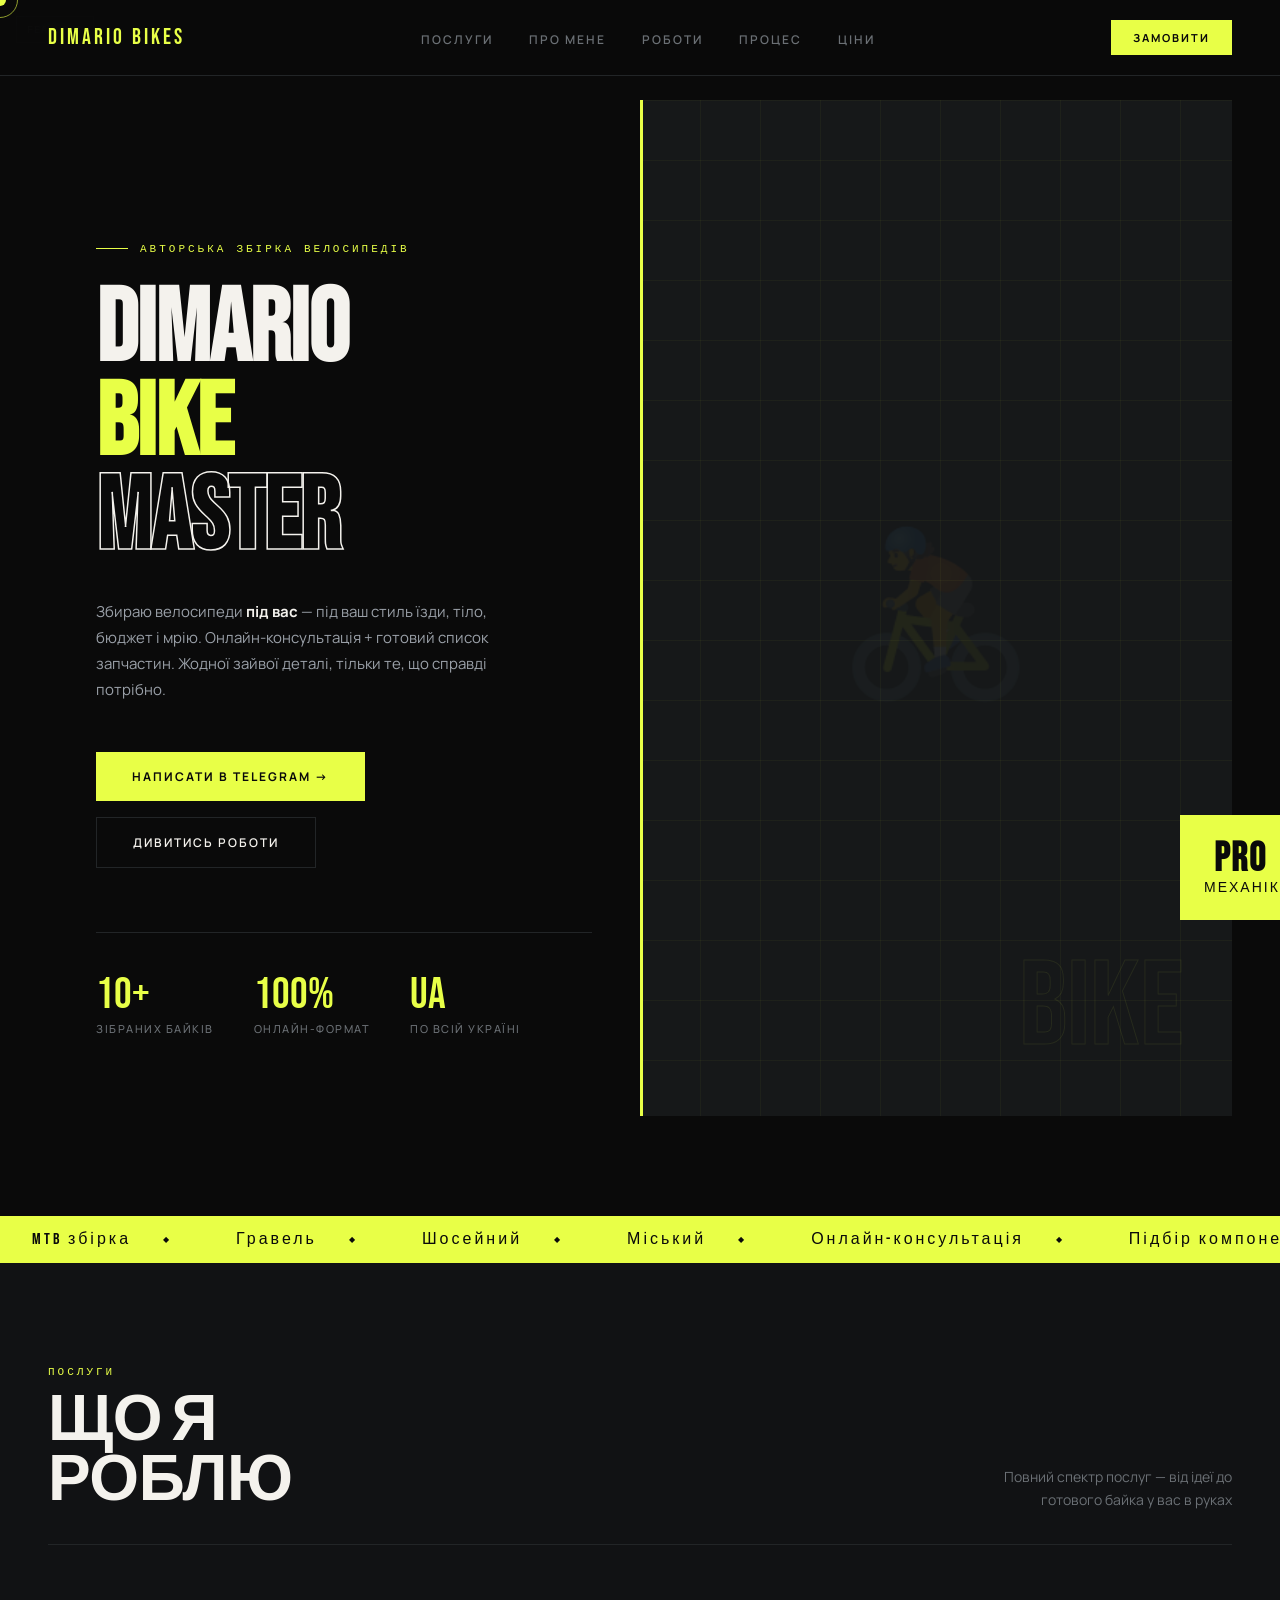
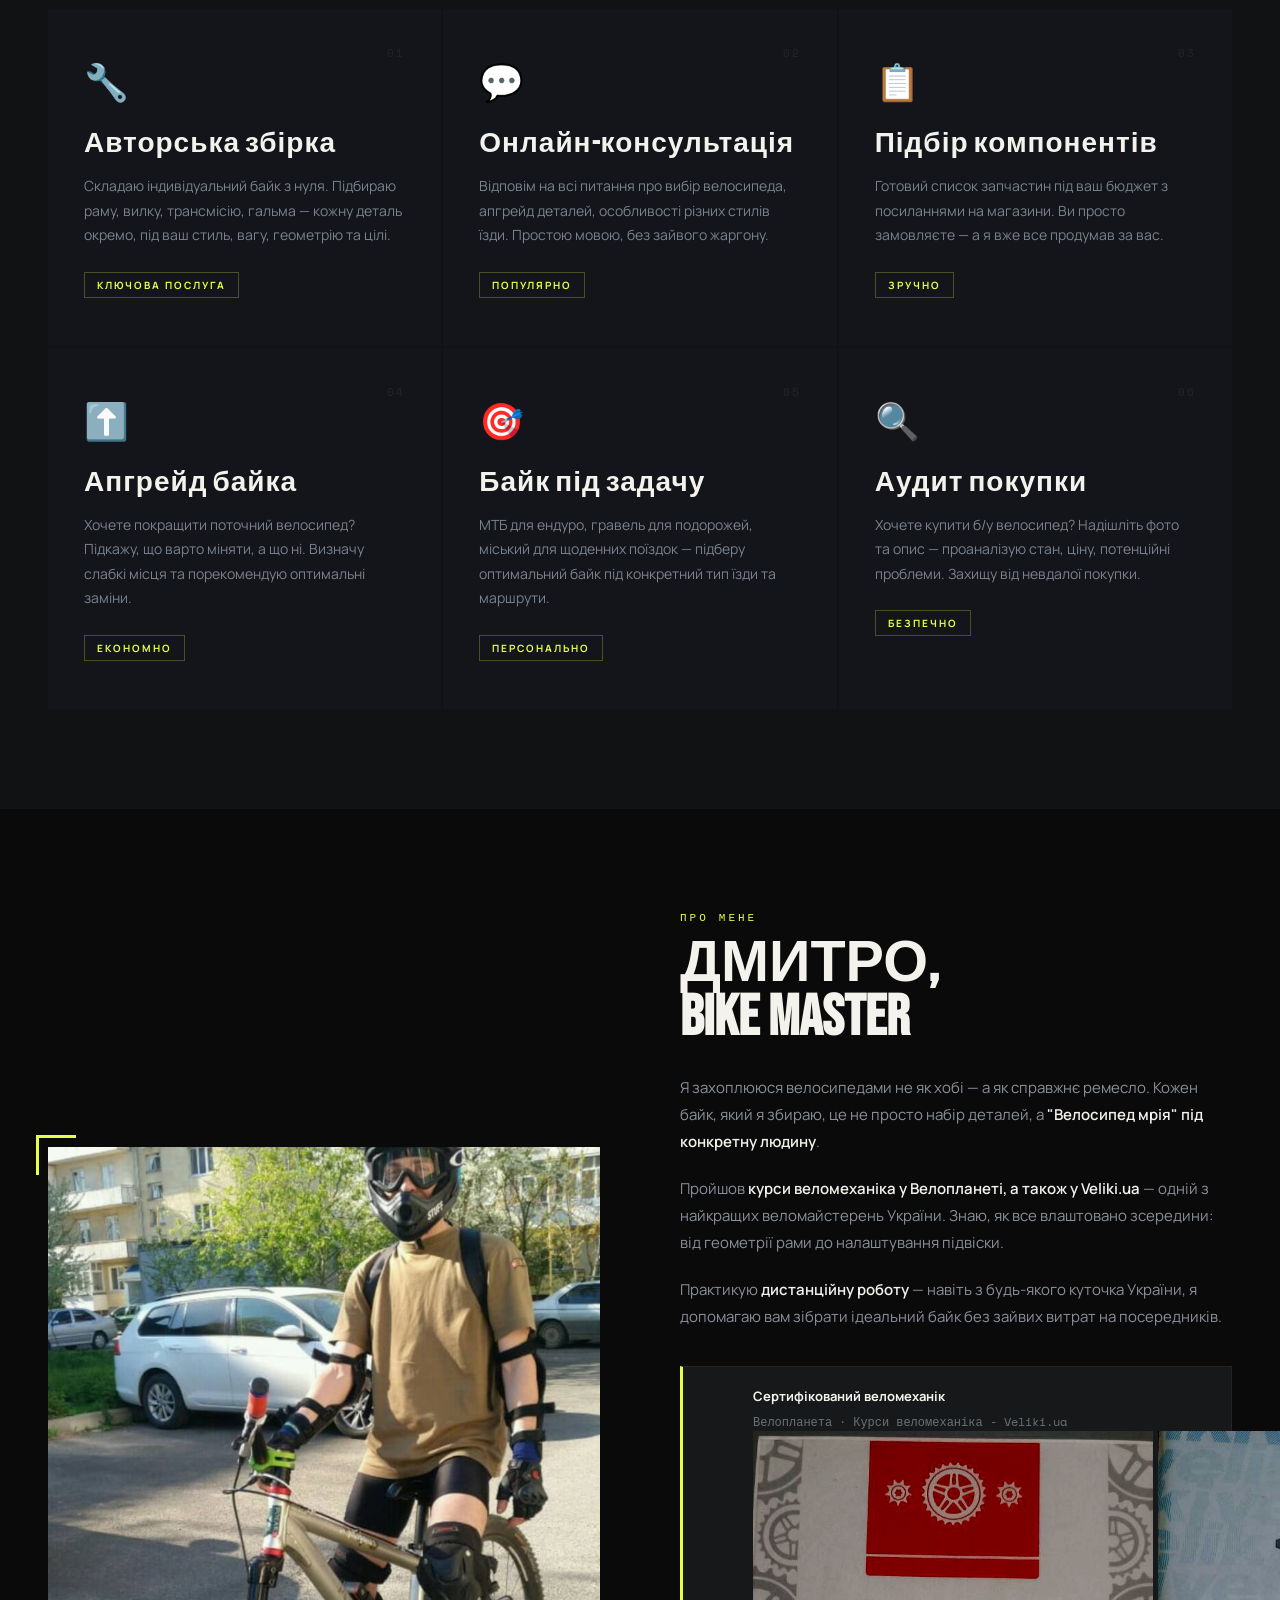
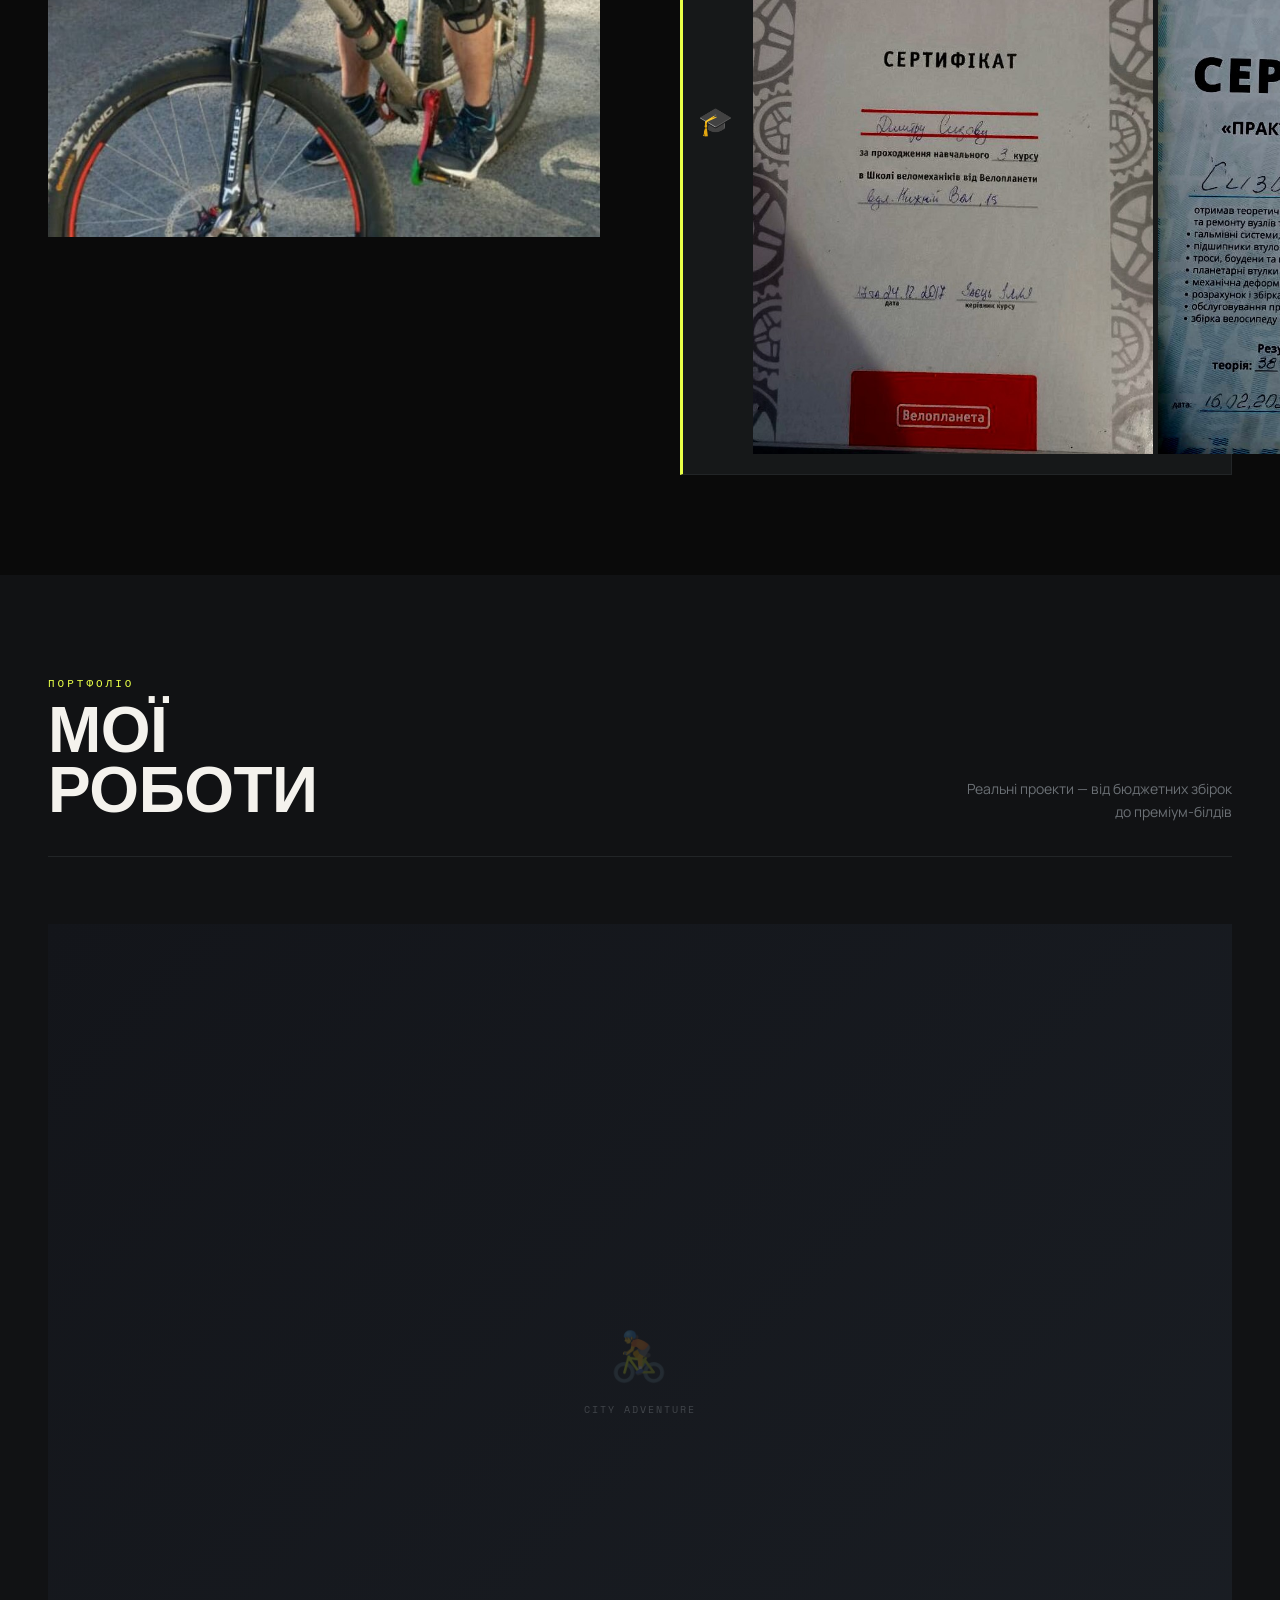
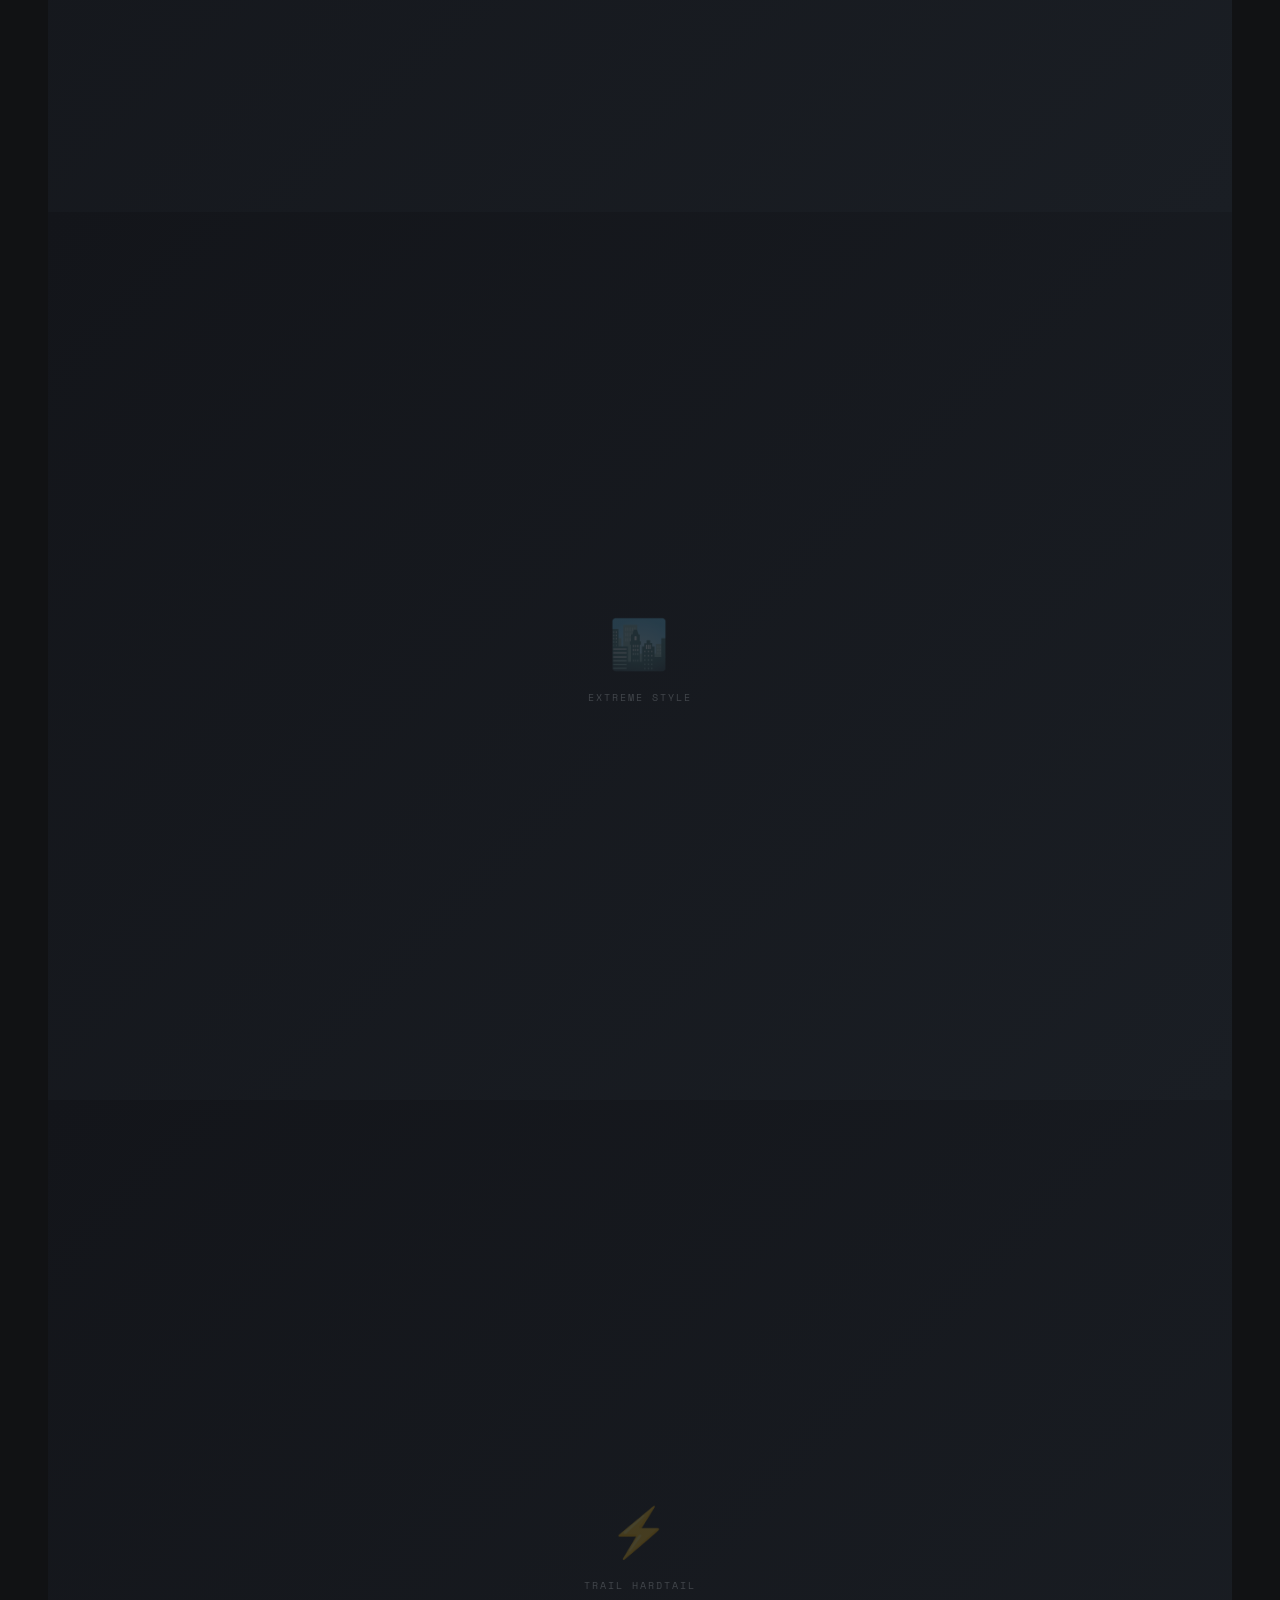
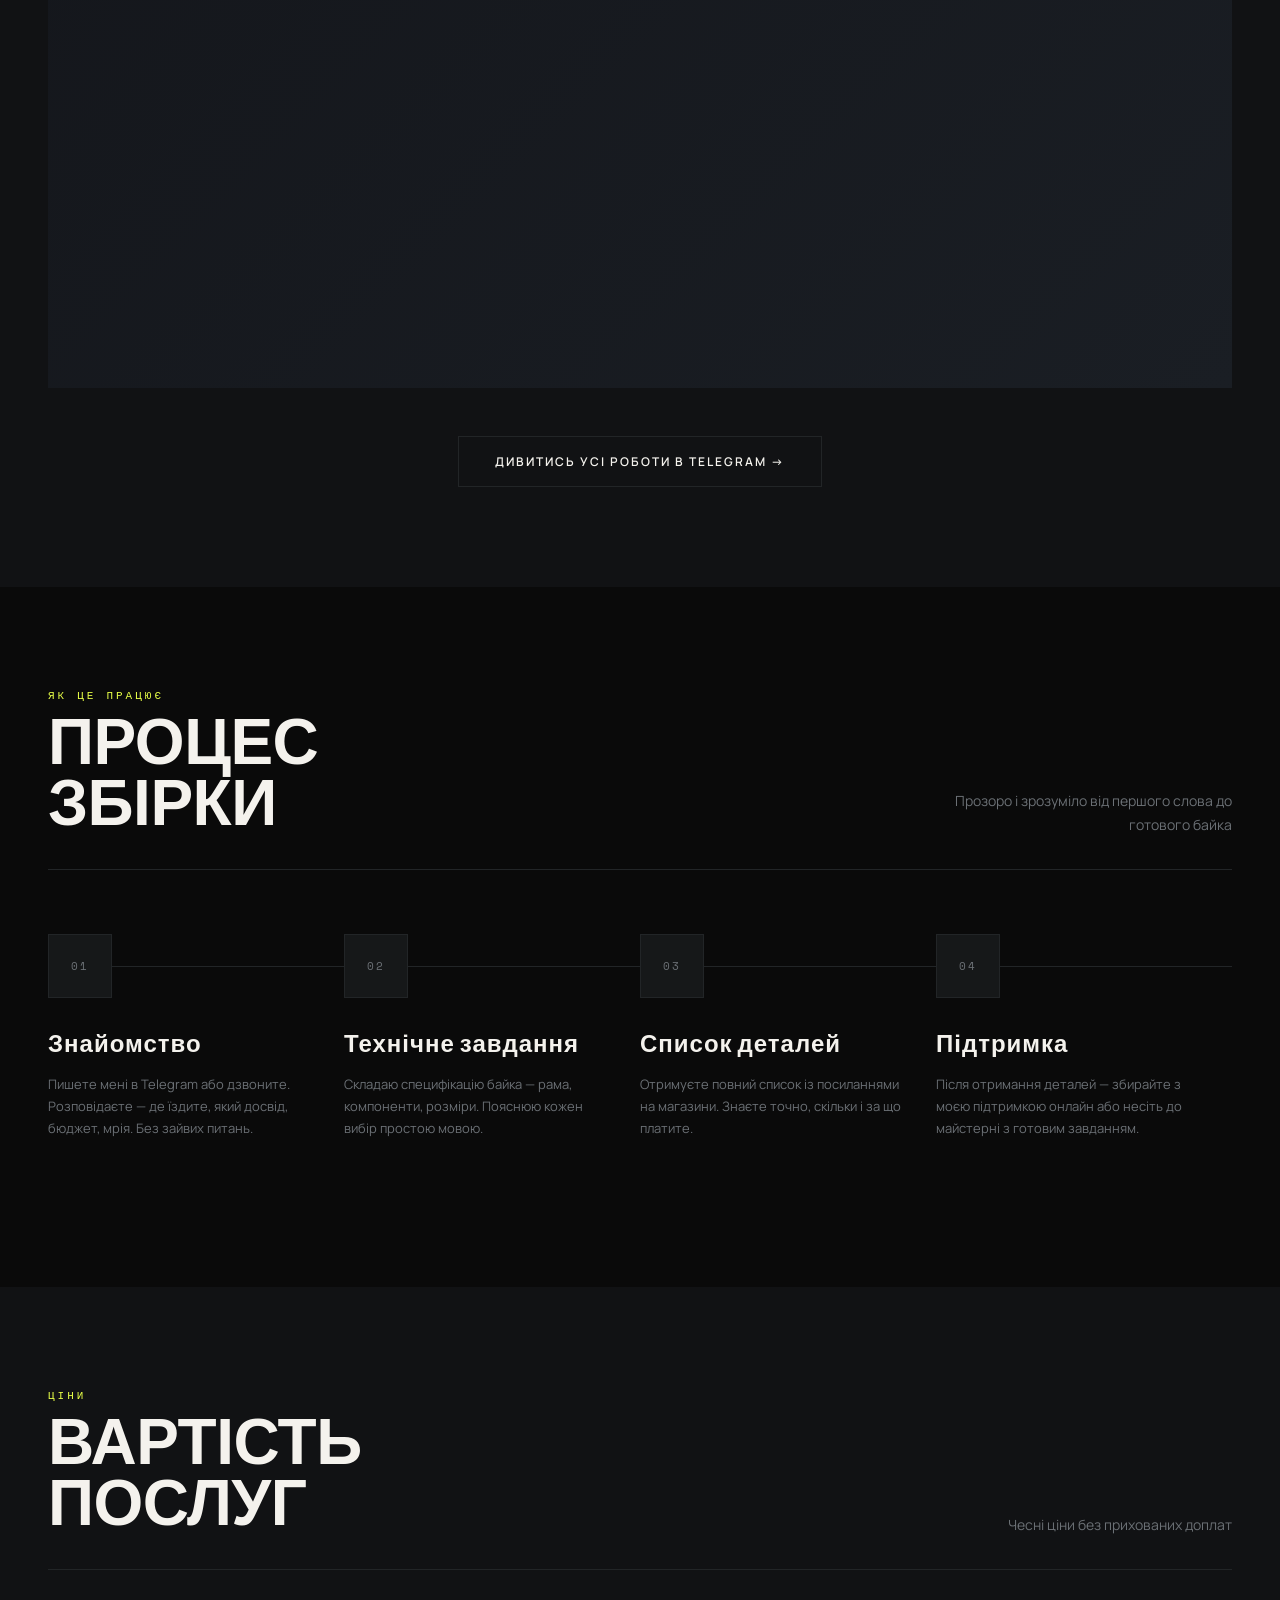
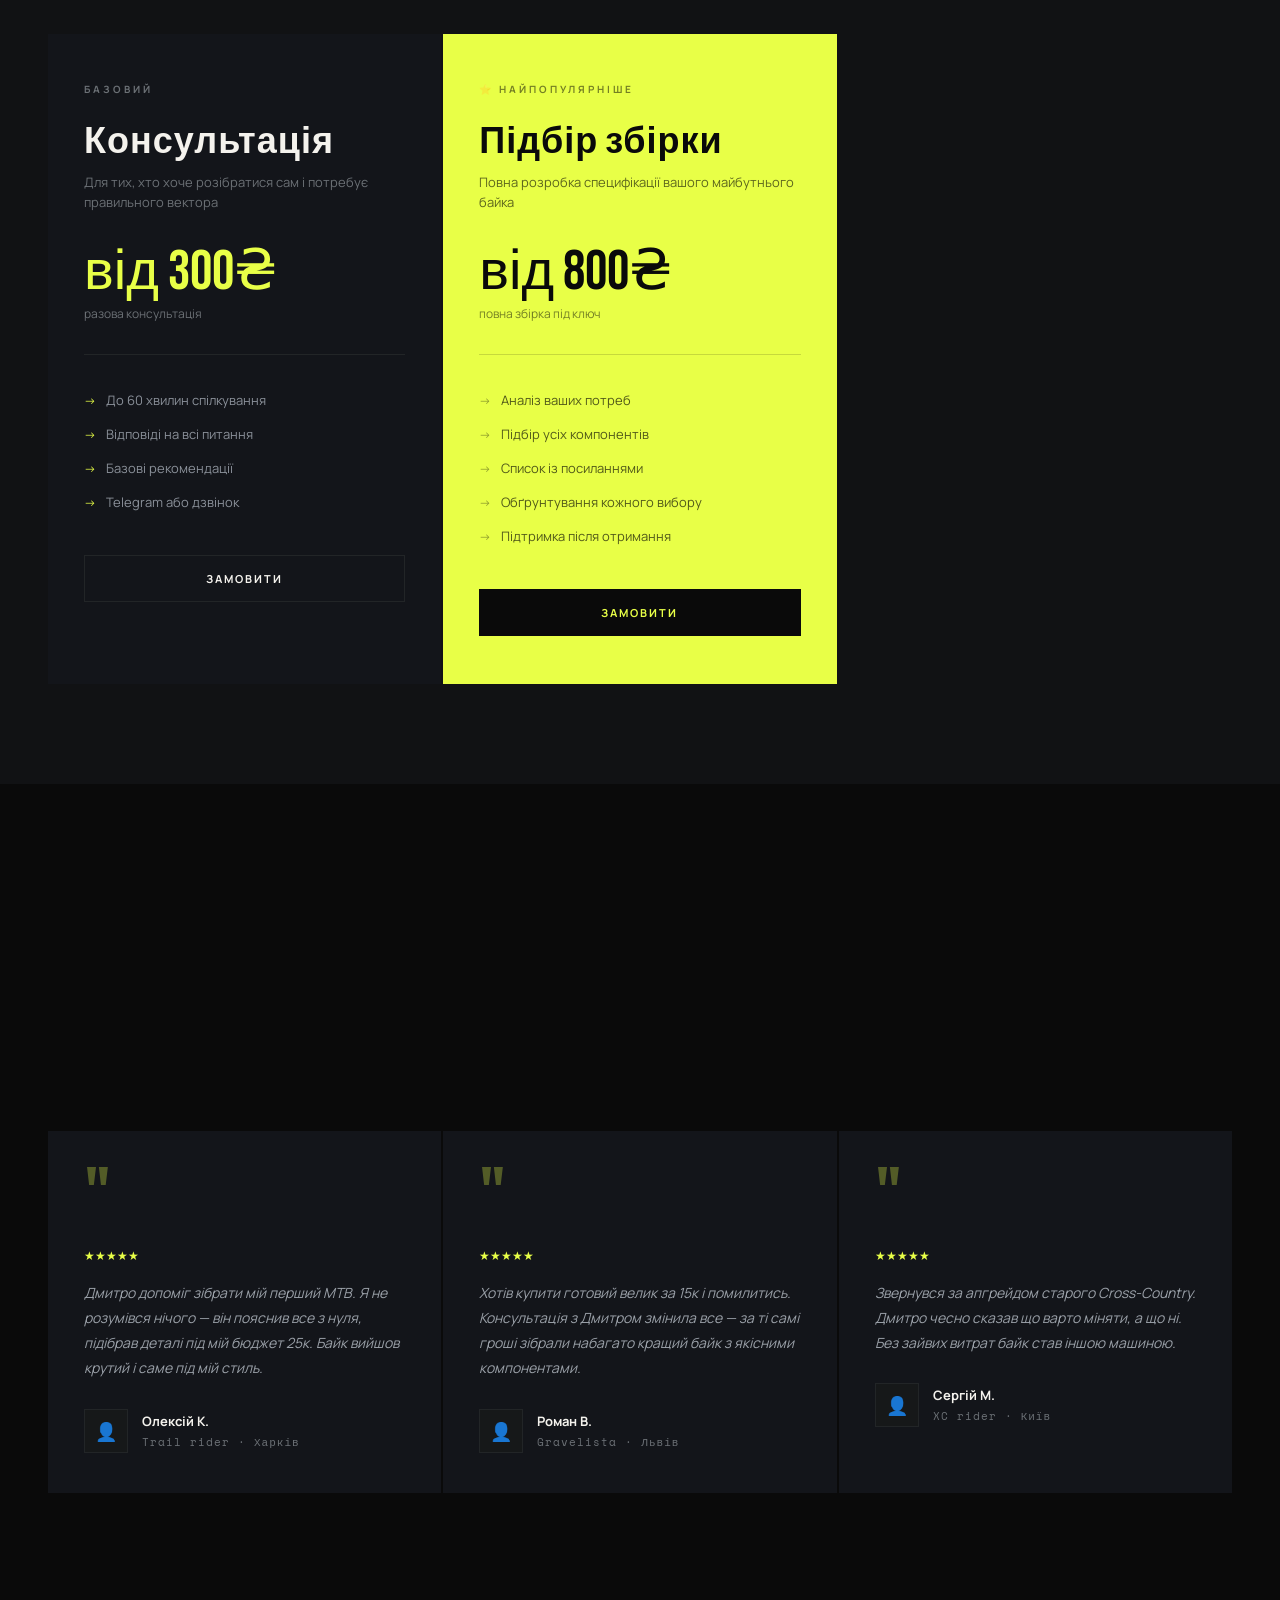
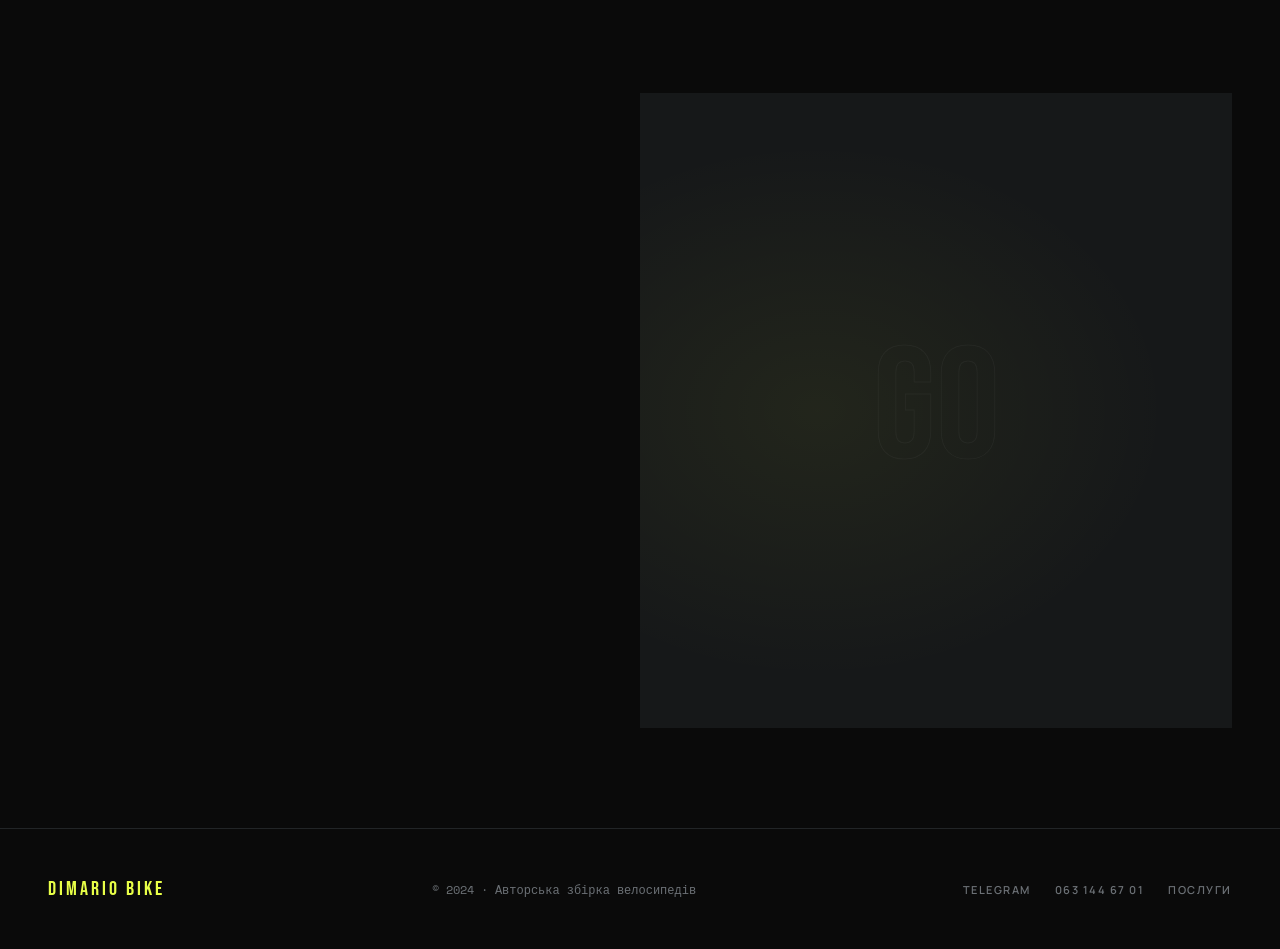
==== Dimario master/index.html @ d186c1ee "first commit" ====
<!DOCTYPE html>
<html lang="uk">
<head>
  <meta charset="UTF-8" />
  <meta name="viewport" content="width=device-width, initial-scale=1.0" />
  <title>Dimario Bike Master — Авторська збірка велосипедів</title>

  <!-- ============================================================
       ШРИФТИ (Google Fonts) — можна змінити за бажанням
       ============================================================ -->
  <link
    href="https://fonts.googleapis.com/css2?family=Bebas+Neue&family=Manrope:wght@300;400;500;600;700&family=Space+Mono:ital@0;1&display=swap"
    rel="stylesheet"
  />

  <!-- Підключення стилів -->
  <link rel="stylesheet" href="style.css" />
</head>
<body>

  <!-- ============================================================
       КАСТОМНИЙ КУРСОР (тільки десктоп)
       ============================================================ -->
  <div class="cursor" id="cursor"></div>
  <div class="cursor-ring" id="cursorRing"></div>


  <!-- ============================================================
       НАВІГАЦІЯ
       ============================================================ -->
  <nav id="navbar">
    <!-- ЛОГОТИП — змініть текст за бажанням -->
    <div class="nav-logo">DIMARIO BIKES</div>

    <!-- ПОСИЛАННЯ МЕНЮ — змінюйте назви та href -->
    <ul class="nav-links">
      <li><a href="#services">Послуги</a></li>      
      <li><a href="#about">Про мене</a></li>
      <li><a href="#works">Роботи</a></li>
      <li><a href="#process">Процес</a></li>
      <li><a href="#pricing">Ціни</a></li>
    </ul>
    <a href="https://t.me/+YOs8HjJgr9hkMWZi" class="nav-cta" target="_blank">
      Замовити
    </a>
  </nav>


  <!-- ============================================================
       HERO — головна секція
       ============================================================ -->
  <section class="hero" id="hero">

    <div class="hero-left">
      <!-- Підзаголовок над заголовком -->
      <div class="hero-tag">Авторська збірка велосипедів</div>

      <!-- ГОЛОВНИЙ ЗАГОЛОВОК — змінюйте текст -->
      <h1 class="hero-title">
        DIMARIO<br />
        <span class="accent">BIKE</span><br />
        <span class="outline">MASTER</span>
      </h1>

      <!-- ОПИС — замініть на свій текст -->
      <p class="hero-desc">
        Збираю велосипеди <strong>під вас</strong> — під ваш стиль їзди, тіло,
        бюджет і мрію. Онлайн-консультація + готовий список запчастин.
        Жодної зайвої деталі, тільки те, що справді потрібно.
      </p>

      <div class="hero-btns">
        <!-- КНОПКИ — замініть href -->
        <a href="https://t.me/+YOs8HjJgr9hkMWZi" class="btn-primary" target="_blank">
          Написати в Telegram →
        </a>
        <a href="#works" class="btn-secondary">
          Дивитись роботи
        </a>
      </div>

      <!-- СТАТИСТИКА — змінюйте цифри -->
      <div class="hero-stats">
        <div class="stat">
          <div class="stat-num">10+</div>
          <div class="stat-label">Зібраних байків</div>
        </div>
        <div class="stat">
          <div class="stat-num">100%</div>
          <div class="stat-label">Онлайн-формат</div>
        </div>
        <div class="stat">
          <div class="stat-num">UA</div>
          <div class="stat-label">По всій Україні</div>
        </div>
      </div>
    </div>

    <!-- ПРАВА ЧАСТИНА HERO —
         Щоб додати фото: замініть <div class="hero-photo-placeholder"> на:
         <img src="images/hero-bike.jpg" alt="Hero bike" class="hero-img" />
         і в style.css додайте .hero-img { width:100%; height:100%; object-fit:cover; }
    -->
    <div class="hero-right">
      <div class="hero-grid-lines"></div>
      <div class="hero-accent-bar"></div>
      <div class="hero-photo-placeholder">
        <span class="photo-icon">🚴</span>
        <!-- ЗАМІНІТЬ ЦЕЙ БЛОК НА СВІЙ <img> -->
      </div>
      <div class="hero-overlay-text">BIKE</div>
    </div>

  </section>


  <!-- ============================================================
       БІГУЧИЙ РЯДОК — змінюйте тексти в .marquee-item
       ============================================================ -->
  <div class="marquee-wrap">
    <div class="marquee-track">
      <!-- Текст повторюється двічі для безперервної анімації -->
      <span class="marquee-item">MTB збірка</span>
      <span class="marquee-item">Гравель</span>
      <span class="marquee-item">Шосейний</span>
      <span class="marquee-item">Міський</span>
      <span class="marquee-item">Онлайн-консультація</span>
      <span class="marquee-item">Підбір компонентів</span>
      <span class="marquee-item">Сертифікований механік</span>
      <span class="marquee-item">Велопланета</span>
      <!-- Дублікат для безшовного loop -->
      <span class="marquee-item">MTB збірка</span>
      <span class="marquee-item">Гравель</span>
      <span class="marquee-item">Шосейний</span>
      <span class="marquee-item">Міський</span>
      <span class="marquee-item">Онлайн-консультація</span>
      <span class="marquee-item">Підбір компонентів</span>
      <span class="marquee-item">Сертифікований механік</span>
      <span class="marquee-item">Велопланета</span>
    </div>
  </div>


  <!-- ============================================================
       ПОСЛУГИ
       ============================================================ -->
  <section class="services" id="services">
    <div class="section-header fade-up">
      <div>
        <span class="section-num">ПОСЛУГИ</span>
        <h2 class="section-title">ЩО Я<br />РОБЛЮ</h2>
      </div>
      <p class="section-desc">
        Повний спектр послуг — від ідеї до готового байка у вас в руках
      </p>
    </div>

    <div class="services-grid">

      <!-- КАРТКА ПОСЛУГИ — дублюйте/змінюйте скільки завгодно -->
      <div class="service-card fade-up">
        <span class="service-icon">🔧</span>
        <span class="service-num">01</span>
        <h3>Авторська збірка</h3>
        <p>
          Складаю індивідуальний байк з нуля. Підбираю раму, вилку, трансмісію,
          гальма — кожну деталь окремо, під ваш стиль, вагу, геометрію та цілі.
        </p>
        <span class="service-tag">Ключова послуга</span>
      </div>

      <div class="service-card fade-up">
        <span class="service-icon">💬</span>
        <span class="service-num">02</span>
        <h3>Онлайн-консультація</h3>
        <p>
          Відповім на всі питання про вибір велосипеда, апгрейд деталей,
          особливості різних стилів їзди. Простою мовою, без зайвого жаргону.
        </p>
        <span class="service-tag">Популярно</span>
      </div>

      <div class="service-card fade-up">
        <span class="service-icon">📋</span>
        <span class="service-num">03</span>
        <h3>Підбір компонентів</h3>
        <p>
          Готовий список запчастин під ваш бюджет з посиланнями на магазини.
          Ви просто замовляєте — а я вже все продумав за вас.
        </p>
        <span class="service-tag">Зручно</span>
      </div>

      <div class="service-card fade-up">
        <span class="service-icon">⬆️</span>
        <span class="service-num">04</span>
        <h3>Апгрейд байка</h3>
        <p>
          Хочете покращити поточний велосипед? Підкажу, що варто міняти, а що ні.
          Визначу слабкі місця та порекомендую оптимальні заміни.
        </p>
        <span class="service-tag">Економно</span>
      </div>

      <div class="service-card fade-up">
        <span class="service-icon">🎯</span>
        <span class="service-num">05</span>
        <h3>Байк під задачу</h3>
        <p>
          МТБ для ендуро, гравель для подорожей, міський для щоденних поїздок —
          підберу оптимальний байк під конкретний тип їзди та маршрути.
        </p>
        <span class="service-tag">Персонально</span>
      </div>

      <div class="service-card fade-up">
        <span class="service-icon">🔍</span>
        <span class="service-num">06</span>
        <h3>Аудит покупки</h3>
        <p>
          Хочете купити б/у велосипед? Надішліть фото та опис — проаналізую
          стан, ціну, потенційні проблеми. Захищу від невдалої покупки.
        </p>
        <span class="service-tag">Безпечно</span>
      </div>

    </div>
  </section>


  <!-- ============================================================
       ПРО МЕНЕ
       ============================================================ -->
  <section class="about" id="about">

    <div class="about-visual fade-up">
      <div class="about-corner"></div>
        <img src="images/me dirt .jpg" alt="me dirt.jpg" class="about-photo" />
      </div>

      <div class="about-badge">
        <strong>PRO</strong>
        МЕХАНІК
      </div>
    </div>

    <div class="about-content fade-up">
      <span class="section-num">ПРО МЕНЕ</span>

      <!-- ЗАГОЛОВОК — змінюйте -->
      <h2>ДМИТРО,<br />BIKE MASTER</h2>

      <!-- ТЕКСТ — змінюйте на свій -->
      <p>
        Я захоплююся велосипедами не як хобі — а як справжнє ремесло.
        Кожен байк, який я збираю, це не просто набір деталей, а
        <strong>"Велосипед мрiя" під конкретну людину</strong>.
      </p>
      <p>
        Пройшов <strong>курси веломеханіка у Велопланеті, а також у Veliki.ua
        </strong> — одній з
        найкращих веломайстерень України. Знаю, як все влаштовано зсередини:
        від геометрії рами до налаштування підвіски.
      </p>
      <p>
        Практикую <strong>дистанційну роботу</strong> — навiть з будь-якого куточка
        України, я допомагаю вам зібрати ідеальний байк без зайвих витрат на
        посередників.
      </p>

      <!-- БЛОК СЕРТИФІКАТУ — змінюйте текст -->
      <div class="cert-block">
        <div class="cert-icon">🎓</div>
        <div class="cert-text">
          <strong>Сертифікований веломеханік</strong>
          <span>Велопланета · Курси веломеханіка - Veliki.ua</span>
          <div class="cert-img">
          <img src="images/BikePlanet.jpg" alt="BikePlanet">
          <img class="cert-img__veliki" src="images/Veliki.ua.jpg" alt="Veliki">
          </div>
        </div>
      </div>
    </div>

  </section>


  <!-- ============================================================
       РОБОТИ / ПОРТФОЛІО
       ============================================================ -->
  <section class="works" id="works">
    <div class="section-header fade-up">
      <div>
        <span class="section-num">ПОРТФОЛІО</span>
        <h2 class="section-title">МОЇ<br/>РОБОТИ</h2>
      </div>
      <p class="section-desc">Реальні проекти — від бюджетних збірок до преміум-білдів</p>
    </div>

    <div class="works-grid">
           <!-- КАРТКА 1 (велика, займає 2 рядки) -->
      <div class="work-card work-card--large fade-up">
        <img src="images/work1.jpg" alt="" class="work-img"/>
      </div>
        <span class="work-always-label">FEATURED</span>
        <div class="work-overlay">
          <div class="work-info">
            <!-- Змінюйте назву і характеристики -->
            <h4>MTB Freeride збірка</h4>
            <span>SRAM x4 · Marzocci Sport Rcv Z1 · 26"</span>
            <img src="images/work1.jpg" alt="" class="work-img"/>
          </div>
        </div>
      </div>

      <!-- КАРТКА 2 -->
      <div class="work-card fade-up">
        <div class="work-img-placeholder">
          <span class="bike-emoji">🚴</span>
          <span>City Adventure</span>
        </div>
        <div class="work-overlay">
          <div class="work-info">
            <img src="images/Magellan.jpg" alt="Magellan" class="work-img"/>
            <h4>Dirt</h4>
            <span>Sram x4 · 26'</span>
          </div>
        </div>
      </div>

      <!-- КАРТКА 3 -->
      <div class="work-card fade-up">
        <div class="work-img-placeholder">
          <span class="bike-emoji">🏙️</span>
          <span>Extreme style</span>
        </div>
        <div class="work-overlay">
          <div class="work-info">
            <h4>MTB donwhill</h4>
            <span>Spesialized Big hit3 - Sramx4 -27,5'</span>
         <div class="video-wrapper" id="videoBox">
    <!-- poster="обложка.jpg" - покажет картинку до запуска -->
        <video id="myVideo" src="images/Spesialized big hit.mp4" preload="metadata"></video>
        <button class="play-btn" id="playBtn">▶️</button>
         </video>
         </div>
          </div>
        </div>
      </div>

      <!-- КАРТКА 4 -->
      <div class="work-card fade-up">
        <div class="work-img-placeholder">
          <span class="bike-emoji">⚡</span>
          <span>Trail Hardtail</span>
        </div>
        <div class="work-overlay">
          <div class="work-info">
            <img src="images/Fatbike.jpg" alt="Fatbike" class="work-img img-fat"/>
            <h4>Fatbike Hardtail</h4>
            <span>Deore 8sp · 26'</span>
          </div>
        </div>
      </div>
                    <!-- + Додайте більше карток копіюючи блок вище -->
    </div>

    <div class="works-cta">
      <a href="https://t.me/+YOs8HjJgr9hkMWZi" class="btn-secondary" target="_blank">
        Дивитись усі роботи в Telegram →
      </a>
    </div>
  </section>


  <!-- ============================================================
       ПРОЦЕС РОБОТИ
       ============================================================ -->
  <section class="process" id="process">
    <div class="section-header fade-up">
      <div>
        <span class="section-num">ЯК ЦЕ ПРАЦЮЄ</span>
        <h2 class="section-title">ПРОЦЕС<br />ЗБІРКИ</h2>
      </div>
      <p class="section-desc">Прозоро і зрозуміло від першого слова до готового байка</p>
    </div>

    <div class="process-steps">

      <!-- КРОК — дублюйте та змінюйте -->
      <div class="step fade-up">
        <div class="step-dot"><span class="step-num">01</span></div>
        <h3>Знайомство</h3>
        <p>
          Пишете мені в Telegram або дзвоните. Розповідаєте — де їздите,
          який досвід, бюджет, мрія. Без зайвих питань.
        </p>
      </div>

      <div class="step fade-up">
        <div class="step-dot"><span class="step-num">02</span></div>
        <h3>Технічне завдання</h3>
        <p>
          Складаю специфікацію байка — рама, компоненти, розміри.
          Пояснюю кожен вибір простою мовою.
        </p>
      </div>

      <div class="step fade-up">
        <div class="step-dot"><span class="step-num">03</span></div>
        <h3>Список деталей</h3>
        <p>
          Отримуєте повний список із посиланнями на магазини.
          Знаєте точно, скільки і за що платите.
        </p>
      </div>

      <div class="step fade-up">
        <div class="step-dot"><span class="step-num">04</span></div>
        <h3>Підтримка</h3>
        <p>
          Після отримання деталей — збирайте з моєю підтримкою онлайн
          або несіть до майстерні з готовим завданням.
        </p>
      </div>

    </div>
  </section>


  <!-- ============================================================
       ЦІНИ
       ============================================================ -->
  <section class="pricing" id="pricing">
    <div class="section-header fade-up">
      <div>
        <span class="section-num">ЦІНИ</span>
        <h2 class="section-title">ВАРТІСТЬ<br />ПОСЛУГ</h2>
      </div>
      <p class="section-desc">Чесні ціни без прихованих доплат</p>
    </div>

    <div class="pricing-grid">

      <!-- ЦІНОВИЙ ПЛАН 1 -->
      <div class="price-card fade-up">
        <span class="price-label">Базовий</span>
        <h3 class="price-name">Консультація</h3>
        <p class="price-desc-text">
          Для тих, хто хоче розібратися сам і потребує правильного вектора
        </p>
        <!-- Змінюйте ціну -->
        <div class="price-amount">від 300₴</div>
        <p class="price-period">разова консультація</p>
        <div class="price-divider"></div>
        <ul class="price-features">
          <li class="price-feature">До 60 хвилин спілкування</li>
          <li class="price-feature">Відповіді на всі питання</li>
          <li class="price-feature">Базові рекомендації</li>
          <li class="price-feature">Telegram або дзвінок</li>
        </ul>
        <a href="https://t.me/+YOs8HjJgr9hkMWZi" class="price-btn" target="_blank">
          Замовити
        </a>
      </div>

      <!-- ЦІНОВИЙ ПЛАН 2 (виділений) — клас featured -->
      <div class="price-card price-card--featured fade-up">
        <span class="price-label">⭐ Найпопулярніше</span>
        <h3 class="price-name">Підбір збірки</h3>
        <p class="price-desc-text">
          Повна розробка специфікації вашого майбутнього байка
        </p>
        <div class="price-amount">від 800₴</div>
        <p class="price-period">повна збірка під ключ</p>
        <div class="price-divider"></div>
        <ul class="price-features">
          <li class="price-feature">Аналіз ваших потреб</li>
          <li class="price-feature">Підбір усіх компонентів</li>
          <li class="price-feature">Список із посиланнями</li>
          <li class="price-feature">Обґрунтування кожного вибору</li>
          <li class="price-feature">Підтримка після отримання</li>
        </ul>
        <a href="https://t.me/+YOs8HjJgr9hkMWZi" class="price-btn" target="_blank">
          Замовити
        </a>
      </div>

      <!-- ЦІНОВИЙ ПЛАН 3 -->
      <div class="price-card fade-up">
        <span class="price-label">Преміум</span>
        <h3 class="price-name">Апгрейд</h3>
        <p class="price-desc-text">
          Аудит поточного байка та план покращень
        </p>
        <div class="price-amount">від 500₴</div>
        <p class="price-period">аналіз + рекомендації</p>
        <div class="price-divider"></div>
        <ul class="price-features">
          <li class="price-feature">Аналіз поточного байка</li>
          <li class="price-feature">Слабкі місця та пріоритети</li>
          <li class="price-feature">Список замін з бюджетом</li>
          <li class="price-feature">Пояснення що і навіщо</li>
        </ul>
        <a href="https://t.me/+YOs8HjJgr9hkMWZi" class="price-btn" target="_blank">
          Замовити
        </a>
      </div>

    </div>
  </section>


  <!-- ============================================================
       ВІДГУКИ
       ============================================================ -->
  <section class="testimonials" id="testimonials">
    <div class="section-header fade-up">
      <div>
        <span class="section-num">06 — ВІДГУКИ</span>
        <h2 class="section-title">ЩО<br />КАЖУТЬ</h2>
      </div>
      <p class="section-desc">Реальні люди, реальні байки</p>
    </div>

    <div class="testimonials-grid">

      <!-- ВІДГУК — дублюйте та змінюйте -->
      <div class="testimonial-card fade-up">
        <span class="quote-mark">"</span>
        <div class="stars">★★★★★</div>
        <p class="testimonial-text">
          Дмитро допоміг зібрати мій перший MTB. Я не розумівся нічого —
          він пояснив все з нуля, підібрав деталі під мій бюджет 25к.
          Байк вийшов крутий і саме під мій стиль.
        </p>
        <div class="testimonial-author">
          <div class="author-avatar">👤</div>
          <div>
            <div class="author-name">Олексій К.</div>
            <div class="author-role">Trail rider · Харків</div>
          </div>
        </div>
      </div>

      <div class="testimonial-card fade-up">
        <span class="quote-mark">"</span>
        <div class="stars">★★★★★</div>
        <p class="testimonial-text">
          Хотів купити готовий велик за 15к і помилитись. Консультація з
          Дмитром змінила все — за ті самі гроші зібрали набагато кращий
          байк з якісними компонентами.
        </p>
        <div class="testimonial-author">
          <div class="author-avatar">👤</div>
          <div>
            <div class="author-name">Роман В.</div>
            <div class="author-role">Gravelista · Львів</div>
          </div>
        </div>
      </div>

      <div class="testimonial-card fade-up">
        <span class="quote-mark">"</span>
        <div class="stars">★★★★★</div>
        <p class="testimonial-text">
          Звернувся за апгрейдом старого Cross-Country. Дмитро чесно сказав
          що варто міняти, а що ні. Без зайвих витрат байк став іншою машиною.
        </p>
        <div class="testimonial-author">
          <div class="author-avatar">👤</div>
          <div>
            <div class="author-name">Сергій М.</div>
            <div class="author-role">XC rider · Київ</div>
          </div>
        </div>
      </div>

    </div>
  </section>


  <!-- ============================================================
       КОНТАКТИ
       ============================================================ -->
  <section class="contact" id="contact">

    <div class="contact-left">
      <h2 class="fade-up">
        ГОТОВІ<br />
        <span class="accent-text">ДО СТАРТУ?</span>
      </h2>
      <p class="fade-up">
        Напишіть або зателефонуйте — обговоримо ваш майбутній байк.
        Перша консультація безкоштовна.
      </p>

      <div class="contact-methods fade-up">

        <!-- Telegram — замініть href -->
        <a href="https://t.me/+YOs8HjJgr9hkMWZi" class="contact-method" target="_blank">
          <div class="method-icon">✈️</div>
          <div class="method-info">
            <strong>Telegram, WhatsApp</strong>
            <span>Найшвидший спосіб</span>
          </div>
          <div class="method-arrow">→</div>
        </a>

        <!-- Телефон — замініть номер у href і в тексті -->
        <a href="tel:+380631446701" class="contact-method">
          <div class="method-icon">📞</div>
          <div class="method-info">
            <strong>+38 063 144 67 01</strong>
            <span>Дзвінок або Viber / WA</span>
          </div>
          <div class="method-arrow">→</div>
        </a>

      </div>
    </div>

    <div class="contact-right">
      <div class="contact-right-bg"></div>
      <div class="contact-big-text">GO</div>
      <div class="contact-card fade-up">
        <span class="big-emoji">🚴‍♂️</span>
        <h3>DIMARIO<br />BIKE MASTER</h3>
        <p>
          Твій ідеальний велосипед — це не мрія.<br />
          Це специфікація і правильний підбір деталей.
        </p>
        <button>
        <a href="https://www.instagram.com/@dimariobike/" target="_blank" rel="noopener noreferrer">
                ✈️ Написати в Instagram
          </a>
        </button>
      </div>
    </div>

  </section>


  <!-- ============================================================
       ФУТЕР
       ============================================================ -->
  <footer>
    <div class="footer-logo">DIMARIO BIKE</div>
    <div class="footer-copy">© 2024 · Авторська збірка велосипедів</div>
    <div class="footer-links">
      <a href="https://t.me/+YOs8HjJgr9hkMWZi" target="_blank">Telegram</a>
      <a href="tel:+380631446701">063 144 67 01</a>
      <a href="#services">Послуги</a>
    </div>
  </footer>


  <!-- Підключення скриптів — завжди в кінці body -->
  <script src="script.js">
    const video = document.getElementById('myVideo');
    const wrapper = document.getElementById('videoBox');
    const btn = document.getElementById('playBtn');
  </script>
  
</body>
</html>
---- Dimario master/style.css ----
/* ================================================================
   DIMARIO BIKE MASTER — style.css
   ================================================================
   СТРУКТУРА ФАЙЛУ:
   1.  CSS-змінні (кольори, шрифти)     ← МІНЯЙТЕ ТУТ
   2.  Скидання та база
   3.  Кастомний курсор
   4.  Навігація
   5.  Hero
   6.  Бігучий рядок
   7.  Спільні стилі секцій
   8.  Послуги
   9.  Про мене
   10. Роботи / Портфоліо
   11. Процес
   12. Ціни
   13. Відгуки
   14. Контакти
   15. Футер
   16. Анімації
   17. Адаптив (мобільні)
   ================================================================ */


/* ================================================================
   1. CSS-ЗМІННІ — міняйте кольори та шрифти тут
   ================================================================ */
:root {
  /* Основні кольори */
  --color-black:   #0a0a0a;   /* фон сторінки */
  --color-dark:    #111214;   /* фон секцій */
  --color-panel:   #161819;   /* фон карток */
  --color-card:    #13151a;   /* фон карток послуг */
  --color-border:  #222527;   /* колір рамок */

  /* Акцентний колір — змінюйте на будь-який */
  --color-accent:  #e8ff47;   /* жовто-зелений */
  --color-accent2: #ff6b35;   /* помаранчевий (резервний) */

  /* Текст */
  --color-white:   #f4f2ed;   /* основний текст */
  --color-muted:   #6b7075;   /* другорядний текст */

  /* Шрифти */
  --font-display: 'Bebas Neue', sans-serif;   /* заголовки */
  --font-body:    'Manrope', sans-serif;       /* основний текст */
  --font-mono:    'Space Mono', monospace;     /* теги, нумерація */

  /* Відступи секцій */
  --section-pad: 100px 48px;
}


/* ================================================================
   2. СКИДАННЯ ТА БАЗА
   ================================================================ */
*,
*::before,
*::after {
  box-sizing: border-box;
  margin: 0;
  padding: 0;
}

html {
  scroll-behavior: smooth;
}

body {
  font-family: var(--font-body);
  background: var(--color-black);
  color: var(--color-white);
  overflow-x: hidden;
  cursor: none; /* ховаємо системний курсор, показуємо свій */
}

img {
  display: block;
  max-width: 100%;
}

a {
  text-decoration: none;
  color: inherit;
}

ul {
  list-style: none;
}


/* ================================================================
   3. КАСТОМНИЙ КУРСОР
   ================================================================ */
.cursor {
  position: fixed;
  width: 12px;
  height: 12px;
  background: var(--color-accent);
  border-radius: 50%;
  pointer-events: none;
  z-index: 9999;
  transform: translate(-50%, -50%);
  transition: transform 0.15s ease;
}

.cursor-ring {
  position: fixed;
  width: 36px;
  height: 36px;
  border: 1.5px solid var(--color-accent);
  border-radius: 50%;
  pointer-events: none;
  z-index: 9998;
  transform: translate(-50%, -50%);
  opacity: 0.6;
  transition: width 0.3s, height 0.3s, opacity 0.3s;
}

/* Збільшення кільця при наведенні на інтерактивний елемент */
.cursor-ring.hovered {
  width: 60px;
  height: 60px;
  opacity: 0.3;
}


/* ================================================================
   4. НАВІГАЦІЯ
   ================================================================ */
nav {
  position: fixed;
  top: 0; left: 0; right: 0;
  z-index: 100;
  display: flex;
  align-items: center;
  justify-content: space-between;
  padding: 20px 48px;
  background: rgba(10, 10, 10, 0.85);
  backdrop-filter: blur(20px);
  border-bottom: 1px solid var(--color-border);
  transition: border-color 0.3s;
}

.nav-logo {
  font-family: var(--font-display);
  font-size: 22px;
  letter-spacing: 3px;
  color: var(--color-accent);
}

.nav-links {
  display: flex;
  gap: 36px;
}

.nav-links a {
  font-size: 12px;
  font-weight: 600;
  letter-spacing: 2px;
  text-transform: uppercase;
  color: var(--color-muted);
  transition: color 0.3s;
}

.nav-links a:hover {
  color: var(--color-white);
}

.nav-cta {
  background: var(--color-accent);
  color: var(--color-black);
  font-size: 11px;
  font-weight: 700;
  letter-spacing: 2px;
  text-transform: uppercase;
  padding: 10px 22px;
  transition: background 0.3s, transform 0.2s;
}

.nav-cta:hover {
  background: #d4eb30;
  transform: translateY(-1px);
}


/* ================================================================
   5. HERO
   ================================================================ */
.hero {
  min-height: 100vh;
  display: grid;
  grid-template-columns: 1fr 1fr;
  position: relative;
  overflow: hidden;
}

/* --- Ліва частина --- */
.hero-left {
  display: flex;
  flex-direction: column;
  justify-content: center;
  padding: 140px 48px 80px;
  position: relative;
  z-index: 2;
}

.hero-tag {
  font-family: var(--font-mono);
  font-size: 11px;
  letter-spacing: 3px;
  color: var(--color-accent);
  text-transform: uppercase;
  margin-bottom: 28px;
  display: flex;
  align-items: center;
  gap: 12px;
}

.hero-tag::before {
  content: '';
  display: inline-block;
  width: 32px;
  height: 1px;
  background: var(--color-accent);
}

.hero-title {
  font-family: var(--font-display);
  font-size: clamp(72px, 8vw, 120px);
  line-height: 0.92;
  letter-spacing: -1px;
  margin-bottom: 32px;
}

/* Акцентний жовтий текст у заголовку */
.hero-title .accent {
  color: var(--color-accent);
}

/* Контурний текст у заголовку */
.hero-title .outline {
  -webkit-text-stroke: 1.5px var(--color-white);
  color: transparent;
}

.hero-desc {
  font-size: 15px;
  line-height: 1.75;
  color: #9aa0a8;
  max-width: 440px;
  margin-bottom: 48px;
}

.hero-desc strong {
  color: var(--color-white);
}

.hero-btns {
  display: flex;
  gap: 16px;
  flex-wrap: wrap;
}

/* Кнопки — спільний стиль */
.btn-primary {
  background: var(--color-accent);
  color: var(--color-black);
  font-weight: 700;
  font-size: 12px;
  letter-spacing: 2px;
  text-transform: uppercase;
  padding: 16px 36px;
  display: inline-flex;
  align-items: center;
  gap: 10px;
  transition: background 0.3s, transform 0.2s;
}

.btn-primary:hover {
  background: #d4eb30;
  transform: translateY(-2px);
}

.btn-secondary {
  border: 1px solid var(--color-border);
  color: var(--color-white);
  font-weight: 600;
  font-size: 12px;
  letter-spacing: 2px;
  text-transform: uppercase;
  padding: 16px 36px;
  display: inline-flex;
  align-items: center;
  gap: 10px;
  transition: border-color 0.3s;
}

.btn-secondary:hover {
  border-color: var(--color-white);
}

/* Статистика під кнопками */
.hero-stats {
  display: flex;
  gap: 40px;
  margin-top: 64px;
  padding-top: 40px;
  border-top: 1px solid var(--color-border);
}

.stat-num {
  font-family: var(--font-display);
  font-size: 44px;
  color: var(--color-accent);
  line-height: 1;
}

.stat-label {
  font-size: 11px;
  font-weight: 500;
  letter-spacing: 1.5px;
  text-transform: uppercase;
  color: var(--color-muted);
  margin-top: 4px;
}

/* --- Права частина --- */
.hero-right {
  position: relative;
  overflow: hidden;
  background: var(--color-panel);
}

/* Сітка на фоні */
.hero-grid-lines {
  position: absolute;
  inset: 0;
  pointer-events: none;
  background-image:
    linear-gradient(rgba(232, 255, 71, 0.04) 1px, transparent 1px),
    linear-gradient(90deg, rgba(232, 255, 71, 0.04) 1px, transparent 1px);
  background-size: 60px 60px;
}

/* Вертикальна акцентна лінія */
.hero-accent-bar {
  position: absolute;
  top: 0; left: 0;
  width: 3px;
  height: 100%;
  background: var(--color-accent);
}

/* Placeholder для фото в hero — замініть на <img> */
.hero-photo-placeholder {
  position: absolute;
  inset: 0;
  display: flex;
  align-items: center;
  justify-content: center;
}

.hero-photo-placeholder .photo-icon {
  font-size: 160px;
  opacity: 0.06;
  animation: float 6s ease-in-out infinite;
}

/*
  Якщо додаєте фото в hero-right:
  .hero-img {
    width: 100%;
    height: 100%;
    object-fit: cover;
    opacity: 0.7;
  }
*/

/* Великий фоновий текст */
.hero-overlay-text {
  position: absolute;
  bottom: 48px; right: 48px;
  font-family: var(--font-display);
  font-size: 120px;
  line-height: 1;
  color: transparent;
  -webkit-text-stroke: 1px rgba(232, 255, 71, 0.08);
  user-select: none;
  pointer-events: none;
}

@keyframes float {
  0%, 100% { transform: translateY(0px) rotate(-5deg); }
  50%       { transform: translateY(-20px) rotate(-5deg); }
}


/* ================================================================
   6. БІГУЧИЙ РЯДОК
   ================================================================ */
.marquee-wrap {
  background: var(--color-accent);
  padding: 14px 0;
  overflow: hidden;
}

.marquee-track {
  display: flex;
  gap: 0;
  animation: marquee 22s linear infinite;
  white-space: nowrap;
}

.marquee-item {
  font-family: var(--font-display);
  font-size: 16px;
  letter-spacing: 3px;
  color: var(--color-black);
  padding: 0 32px;
  display: inline-flex;
  align-items: center;
  gap: 32px;
}

/* Роздільник між елементами */
.marquee-item::after {
  content: '◆';
  font-size: 8px;
}

@keyframes marquee {
  0%   { transform: translateX(0); }
  100% { transform: translateX(-50%); }
}


/* ================================================================
   7. СПІЛЬНІ СТИЛІ СЕКЦІЙ
   ================================================================ */
section {
  padding: var(--section-pad);
}

.section-header {
  display: flex;
  align-items: flex-end;
  justify-content: space-between;
  margin-bottom: 64px;
  padding-bottom: 32px;
  border-bottom: 1px solid var(--color-border);
}

.section-num {
  display: block;
  font-family: var(--font-mono);
  font-size: 11px;
  color: var(--color-accent);
  letter-spacing: 3px;
  margin-bottom: 12px;
}

.section-title {
  font-family: var(--font-display);
  font-size: clamp(48px, 5vw, 72px);
  line-height: 0.95;
  letter-spacing: -0.5px;
}

.section-desc {
  font-size: 14px;
  color: var(--color-muted);
  max-width: 280px;
  text-align: right;
  line-height: 1.7;
}


/* ================================================================
   8. ПОСЛУГИ
   ================================================================ */
.services {
  background: var(--color-dark);
}

.services-grid {
  display: grid;
  grid-template-columns: repeat(3, 1fr);
  gap: 2px;
}

.service-card {
  background: var(--color-card);
  padding: 48px 36px;
  position: relative;
  overflow: hidden;
  transition: background 0.4s;
}

.service-card:hover {
  background: #1a1e24;
}

/* Лінія знизу при наведенні */
.service-card::after {
  content: '';
  position: absolute;
  bottom: 0; left: 0;
  width: 0;
  height: 2px;
  background: var(--color-accent);
  transition: width 0.4s ease;
}

.service-card:hover::after {
  width: 100%;
}

.service-icon {
  font-size: 36px;
  margin-bottom: 24px;
  display: block;
}

/* Номер картки (верхній правий кут) */
.service-num {
  position: absolute;
  top: 36px; right: 36px;
  font-family: var(--font-mono);
  font-size: 11px;
  color: var(--color-border);
  letter-spacing: 2px;
}

.service-card h3 {
  font-family: var(--font-display);
  font-size: 28px;
  letter-spacing: 1px;
  margin-bottom: 16px;
  line-height: 1;
}

.service-card p {
  font-size: 14px;
  line-height: 1.75;
  color: #7a8290;
}

/* Тег-мітка внизу картки */
.service-tag {
  display: inline-block;
  margin-top: 24px;
  font-size: 10px;
  font-weight: 700;
  letter-spacing: 2px;
  text-transform: uppercase;
  color: var(--color-accent);
  padding: 5px 12px;
  border: 1px solid rgba(232, 255, 71, 0.25);
}


/* ================================================================
   9. ПРО МЕНЕ
   ================================================================ */
.about {
  display: grid;
  grid-template-columns: 1fr 1fr;
  gap: 80px;
  align-items: center;
  padding: 100px 48px;
  background: var(--color-black);
}

/* Ліва частина — фото */
.about-visual {
  position: relative;
}

/* Рамка для фото */
.about-photo-placeholder {
  aspect-ratio: 4 / 5;
  background: var(--color-panel);
  border: 1px solid var(--color-border);
  position: relative;
  overflow: hidden;
  display: flex;
  flex-direction: column;
  align-items: center;
  justify-content: center;
  gap: 16px;
  font-size: 80px;
}

.about-photo-placeholder .placeholder-hint {
  font-size: 13px;
  font-family: var(--font-mono);
  letter-spacing: 2px;
  color: var(--color-muted);
  opacity: 0.5;
}

/*
  ЯК ВСТАВИТИ СВОЄ ФОТО:
  1. В HTML замініть <div class="about-photo-placeholder"> на:
     <img src="images/me.jpg" alt="Дмитро" class="about-photo" />
  2. Розкоментуйте стиль нижче:
*/

.about-photo {
  width: 100%;
  aspect-ratio: 4 / 5;
  object-fit: cover;
  object-position: center top;
}


/* Кутовий декор */
.about-corner {
  position: absolute;
  top: -12px; left: -12px;
  width: 40px;
  height: 40px;
  border-top: 3px solid var(--color-accent);
  border-left: 3px solid var(--color-accent);
}

/* Жовтий бейдж */
.about-badge {
  position: absolute;
  bottom: -20px; right: -20px;
  background: var(--color-accent);
  color: var(--color-black);
  padding: 24px;
  font-family: var(--font-display);
  font-size: 14px;
  letter-spacing: 2px;
  text-align: center;
  width: 120px;
  z-index: 2;
}

.about-badge strong {
  display: block;
  font-size: 40px;
  line-height: 1;
}

/* Права частина — текст */
.about-content h2 {
  font-family: var(--font-display);
  font-size: clamp(44px, 4.5vw, 64px);
  line-height: 0.95;
  margin-bottom: 28px;
}

.about-content p {
  font-size: 15px;
  line-height: 1.8;
  color: #8a9099;
  margin-bottom: 20px;
}

.about-content p strong {
  color: var(--color-white);
  font-weight: 600;
}

/* Блок з сертифікатом */
.cert-block {
  margin-top: 36px;
  padding: 20px 15px;
  border: 1px solid var(--color-border);
  border-left: 3px solid var(--color-accent);
  background: var(--color-panel);
  display: flex;
  align-items: center;
  gap: 20px;
}

.cert-icon {
  font-size: 28px;
}

.cert-text strong {
  display: block;
  font-size: 13px;
  font-weight: 700;
  margin-bottom: 4px;
}

.cert-text span {
  font-size: 12px;
  color: var(--color-muted);
  font-family: var(--font-mono);
}
.cert-img{
  display: flex;
  gap: 5px;
  width: 400px;
}
.cert-img__veliki{
 padding: auto, 20px 0;
}

/* ================================================================
   10. РОБОТИ / ПОРТФОЛІО
   ================================================================ */
.works {
  background: var(--color-dark);
}

.works-grid {
  display: grid;
  grid-template-columns: 2fr 1fr 1fr;
  grid-template-rows: auto auto;
  gap: 3px;
}

.work-card {
  position: relative;
  overflow: hidden;
  aspect-ratio: 4 / 3;
  display: flex;
  align-items: flex-end;
}

/* Велика перша картка — займає 2 рядки */
.work-card--large {
  grid-row: 1 / 3;
  aspect-ratio: unset;
}

/* Placeholder поки немає фото */
.work-img-placeholder {
  position: absolute;
  inset: 0;
  display: flex;
  flex-direction: column;
  align-items: center;
  justify-content: center;
  gap: 12px;
  background: linear-gradient(135deg, #13151a, #1a1e24);
}

.work-img-placeholder .bike-emoji {
  font-size: 48px;
  opacity: 0.2;
}

.work-img-placeholder span {
  font-size: 10px;
  font-family: var(--font-mono);
  color: var(--color-muted);
  letter-spacing: 2px;
  opacity: 0.5;
  text-transform: uppercase;
}

/*
  ЯК ВСТАВИТИ СВОЄ ФОТО В КАРТКУ:
  В HTML замініть <div class="work-img-placeholder"> на:
  <img src="images/work1.jpg" alt="MTB збірка" class="work-img" />
*/
.work-img {
  position: absolute;
  inset: 0;
  width: auto;
  height: 100%;
  object-fit: cover;
  transition: transform 0.6s ease;
}

.img-fat{
  width: 150%;
}
.work-card:hover .work-img {
  transform: scale(1.05);
}
.video-wrapper {
      max-width: 800px;
      margin: 40px auto;
      position: relative;
      border-radius: 16px;
      overflow: hidden;
      box-shadow: 0 8px 30px rgba(0,0,0,0.25);
      background: #000;
    }

    .video-wrapper video {
      width: 100%;
      display: block;
    }

    /* Кастомная кнопка Play/Pause */
    .play-btn {
      position: absolute;
      top: 50%;
      left: 50%;
      transform: translate(-50%, -50%);
      background: rgba(255,255,255,0.15);
      backdrop-filter: blur(4px);
      color: #fff;
      border: 2px solid rgba(255,255,255,0.5);
      width: 70px;
      height: 70px;
      border-radius: 50%;
      font-size: 28px;
      cursor: pointer;
      display: flex;
      align-items: center;
      justify-content: center;
      transition: all 0.2s ease;
    }

    .play-btn:hover {
      background: rgba(255,255,255,0.25);
      transform: translate(-50%, -50%) scale(1.1);
    }

    /* Скрываем кнопку, когда видео играет */
    .video-wrapper.playing .play-btn {
      opacity: 0;
      pointer-events: none;
    }

/* Градієнтний оверлей з назвою */
.work-overlay {
  position: absolute;
  inset: 0;
  background: linear-gradient(to top, rgba(10, 10, 10, 0.95) 0%, transparent 60%);
  opacity: 0;
  transition: opacity 0.4s;
  display: flex;
  align-items: flex-end;
  padding: 28px;
  z-index: 2;
}

.work-card:hover .work-overlay {
  opacity: 1;
}

.work-info h4 {
  font-family: var(--font-display);
  font-size: 22px;
  letter-spacing: 1px;
  margin-bottom: 6px;
}

.work-info span {
  font-size: 11px;
  font-family: var(--font-mono);
  color: var(--color-accent);
  letter-spacing: 2px;
}

/* Постійна мітка */
.work-always-label {
  position: absolute;
  top: 16px; left: 16px;
  background: rgba(10, 10, 10, 0.8);
  border: 1px solid var(--color-border);
  font-size: 10px;
  font-family: var(--font-mono);
  color: var(--color-muted);
  letter-spacing: 1px;
  padding: 5px 10px;
  z-index: 3;
}

.works-cta {
  text-align: center;
  margin-top: 48px;
}


/* ================================================================
   11. ПРОЦЕС РОБОТИ
   ================================================================ */
.process {
  background: var(--color-black);
}

.process-steps {
  display: grid;
  grid-template-columns: repeat(4, 1fr);
  gap: 0;
  position: relative;
}

/* Горизонтальна лінія між кроками */
.process-steps::after {
  content: '';
  position: absolute;
  top: 32px; left: 0; right: 0;
  height: 1px;
  background: var(--color-border);
  z-index: 0;
}

.step {
  padding: 0 32px 48px 0;
  position: relative;
  z-index: 1;
}

/* Кружок кроку */
.step-dot {
  width: 64px;
  height: 64px;
  background: var(--color-panel);
  border: 1px solid var(--color-border);
  display: flex;
  align-items: center;
  justify-content: center;
  margin-bottom: 32px;
  transition: background 0.3s, border-color 0.3s;
}

.step:hover .step-dot {
  background: var(--color-accent);
  border-color: var(--color-accent);
}

.step-num {
  font-family: var(--font-mono);
  font-size: 11px;
  color: var(--color-muted);
  letter-spacing: 2px;
  transition: color 0.3s;
}

.step:hover .step-num {
  color: var(--color-black);
}

.step h3 {
  font-family: var(--font-display);
  font-size: 24px;
  letter-spacing: 1px;
  margin-bottom: 14px;
}

.step p {
  font-size: 13px;
  line-height: 1.7;
  color: var(--color-muted);
}


/* ================================================================
   12. ЦІНИ
   ================================================================ */
.pricing {
  background: var(--color-dark);
}

.pricing-grid {
  display: grid;
  grid-template-columns: repeat(3, 1fr);
  gap: 2px;
}

.price-card {
  background: var(--color-card);
  padding: 48px 36px;
  position: relative;
  overflow: hidden;
}

/* Виділена картка */
.price-card--featured {
  background: var(--color-accent);
  color: var(--color-black);
}

.price-label {
  display: block;
  font-size: 10px;
  font-weight: 700;
  letter-spacing: 3px;
  text-transform: uppercase;
  color: var(--color-muted);
  margin-bottom: 24px;
}

.price-card--featured .price-label {
  color: rgba(0, 0, 0, 0.5);
}

.price-name {
  font-family: var(--font-display);
  font-size: 36px;
  letter-spacing: 1px;
  margin-bottom: 8px;
}

.price-desc-text {
  font-size: 13px;
  color: var(--color-muted);
  margin-bottom: 32px;
  line-height: 1.6;
}

.price-card--featured .price-desc-text {
  color: rgba(0, 0, 0, 0.6);
}

/* Ціна */
.price-amount {
  font-family: var(--font-display);
  font-size: 56px;
  line-height: 1;
  color: var(--color-accent);
  margin-bottom: 4px;
}

.price-card--featured .price-amount {
  color: var(--color-black);
}

.price-period {
  font-size: 12px;
  color: var(--color-muted);
  margin-bottom: 32px;
}

.price-card--featured .price-period {
  color: rgba(0, 0, 0, 0.5);
}

.price-divider {
  height: 1px;
  background: var(--color-border);
  margin-bottom: 28px;
}

.price-card--featured .price-divider {
  background: rgba(0, 0, 0, 0.15);
}

.price-features {
  margin-bottom: 36px;
}

.price-feature {
  font-size: 13px;
  color: #8a9099;
  padding: 8px 0;
  display: flex;
  align-items: center;
  gap: 10px;
}

.price-feature::before {
  content: '→';
  color: var(--color-accent);
  font-size: 12px;
  flex-shrink: 0;
}

.price-card--featured .price-feature {
  color: rgba(0, 0, 0, 0.65);
}

.price-card--featured .price-feature::before {
  color: rgba(0, 0, 0, 0.4);
}

/* Кнопка тарифу */
.price-btn {
  display: block;
  text-align: center;
  font-size: 11px;
  font-weight: 700;
  letter-spacing: 2px;
  text-transform: uppercase;
  padding: 15px 24px;
  border: 1px solid var(--color-border);
  color: var(--color-white);
  transition: all 0.3s;
}

.price-btn:hover {
  background: var(--color-white);
  color: var(--color-black);
  border-color: var(--color-white);
}

.price-card--featured .price-btn {
  background: var(--color-black);
  color: var(--color-accent);
  border-color: var(--color-black);
}

.price-card--featured .price-btn:hover {
  background: #111;
}


/* ================================================================
   13. ВІДГУКИ
   ================================================================ */
.testimonials {
  background: var(--color-black);
}

.testimonials-grid {
  display: grid;
  grid-template-columns: repeat(3, 1fr);
  gap: 2px;
}

.testimonial-card {
  background: var(--color-card);
  padding: 40px 36px;
  position: relative;
}

/* Велика лапка */
.quote-mark {
  display: block;
  font-family: var(--font-display);
  font-size: 80px;
  line-height: 0.7;
  color: var(--color-accent);
  opacity: 0.3;
  margin-bottom: 20px;
}

.stars {
  color: var(--color-accent);
  font-size: 12px;
  margin-bottom: 16px;
}

.testimonial-text {
  font-size: 14px;
  line-height: 1.8;
  color: #9aa0a8;
  margin-bottom: 28px;
  font-style: italic;
}

.testimonial-author {
  display: flex;
  align-items: center;
  gap: 14px;
}

.author-avatar {
  width: 44px;
  height: 44px;
  background: var(--color-panel);
  border: 1px solid var(--color-border);
  display: flex;
  align-items: center;
  justify-content: center;
  font-size: 18px;
  flex-shrink: 0;
}

.author-name {
  font-size: 13px;
  font-weight: 700;
  margin-bottom: 4px;
}

.author-role {
  font-size: 11px;
  color: var(--color-muted);
  font-family: var(--font-mono);
  letter-spacing: 1px;
}


/* ================================================================
   14. КОНТАКТИ
   ================================================================ */
.contact {
  display: grid;
  grid-template-columns: 1fr 1fr;
  min-height: 600px;
}

/* Ліва частина */
.contact-left {
  padding: 100px 48px;
  background: var(--color-black);
  display: flex;
  flex-direction: column;
  justify-content: center;
}

.contact-left h2 {
  font-family: var(--font-display);
  font-size: clamp(48px, 5vw, 72px);
  line-height: 0.9;
  margin-bottom: 32px;
}

.accent-text {
  color: var(--color-accent);
}

.contact-left p {
  font-size: 15px;
  line-height: 1.75;
  color: var(--color-muted);
  margin-bottom: 48px;
  max-width: 380px;
}

.contact-methods {
  display: flex;
  flex-direction: column;
  gap: 16px;
}

.contact-method {
  display: flex;
  align-items: center;
  gap: 18px;
  padding: 20px 24px;
  background: var(--color-panel);
  border: 1px solid var(--color-border);
  transition: all 0.3s;
}

.contact-method:hover {
  border-color: var(--color-accent);
  background: rgba(232, 255, 71, 0.05);
}

.method-icon {
  width: 44px;
  height: 44px;
  flex-shrink: 0;
  background: var(--color-accent);
  color: var(--color-black);
  display: flex;
  align-items: center;
  justify-content: center;
  font-size: 20px;
}

.method-info strong {
  display: block;
  font-size: 13px;
  font-weight: 700;
  margin-bottom: 4px;
}

.method-info span {
  font-size: 12px;
  color: var(--color-muted);
  font-family: var(--font-mono);
}

.method-arrow {
  margin-left: auto;
  color: var(--color-muted);
  font-size: 18px;
  transition: transform 0.3s, color 0.3s;
}

.contact-method:hover .method-arrow {
  transform: translateX(4px);
  color: var(--color-accent);
}

/* Права частина */
.contact-right {
  padding: 100px 48px;
  background: var(--color-panel);
  display: flex;
  align-items: center;
  justify-content: center;
  position: relative;
  overflow: hidden;
}

.contact-right-bg {
  position: absolute;
  inset: 0;
  background: radial-gradient(ellipse at 30% 50%, rgba(232, 255, 71, 0.06) 0%, transparent 60%);
}

.contact-big-text {
  position: absolute;
  inset: 0;
  display: flex;
  align-items: center;
  justify-content: center;
  font-family: var(--font-display);
  font-size: 160px;
  color: transparent;
  -webkit-text-stroke: 1px rgba(255, 255, 255, 0.04);
  user-select: none;
  pointer-events: none;
}

.contact-card {
  position: relative;
  z-index: 2;
  text-align: center;
}

.big-emoji {
  font-size: 80px;
  display: block;
  margin-bottom: 24px;
}

.contact-card h3 {
  font-family: var(--font-display);
  font-size: 36px;
  letter-spacing: 1px;
  margin-bottom: 16px;
}

.contact-card p {
  font-size: 14px;
  color: var(--color-muted);
  line-height: 1.6;
  margin-bottom: 32px;
 
}

.telegram-btn {
  display: inline-flex;
  align-items: center;
  gap: 12px;
  background: var(--color-accent);
  color: var(--color-black);
  font-weight: 700;
  font-size: 13px;
  letter-spacing: 2px;
  text-transform: uppercase;
  padding: 18px 40px;
  transition: background 0.3s, transform 0.2s;
}

.telegram-btn:hover {
  background: #d4eb30;
  transform: translateY(-2px);
}
button{
  background: green;
  padding: 18px 40px;
  font-size: 24px;
  color: yellow;
}

.instagram-link {
  position: relative;
  z-index: 100;
  pointer-events: auto; /* разрешает клики */
  cursor: pointer;
}

/* ================================================================
   15. ФУТЕР
   ================================================================ */
footer {
  background: var(--color-black);
  padding: 48px;
  border-top: 1px solid var(--color-border);
  display: flex;
  align-items: center;
  justify-content: space-between;
  flex-wrap: wrap;
  gap: 24px;
}

.footer-logo {
  font-family: var(--font-display);
  font-size: 20px;
  letter-spacing: 3px;
  color: var(--color-accent);
}

.footer-copy {
  font-size: 12px;
  color: var(--color-muted);
  font-family: var(--font-mono);
}

.footer-links {
  display: flex;
  gap: 24px;
}

.footer-links a {
  font-size: 11px;
  font-weight: 600;
  letter-spacing: 1.5px;
  text-transform: uppercase;
  color: var(--color-muted);
  transition: color 0.3s;
}

.footer-links a:hover {
  color: var(--color-white);
}


/* ================================================================
   16. АНІМАЦІЇ ПОЯВИ ПРИ СКРОЛІ
   ================================================================ */
.fade-up {
  opacity: 0;
  transform: translateY(30px);
  transition: opacity 0.7s ease, transform 0.7s ease;
}

.fade-up.visible {
  opacity: 1;
  transform: translateY(0);
}


/* ================================================================
   17. АДАПТИВ — МОБІЛЬНІ ПРИСТРОЇ
   ================================================================ */
@media (max-width: 1100px) {
  .services-grid {
    grid-template-columns: repeat(2, 1fr);
  }

  .works-grid {
    grid-template-columns: 1fr 1fr;
  }

  .work-card--large {
    grid-row: auto;
  }

  .testimonials-grid {
    grid-template-columns: 1fr 1fr;
  }
}

@media (max-width: 900px) {
  :root {
    --section-pad: 64px 24px;
  }

  /* Курсор — прибираємо на мобільних */
  body { cursor: auto; }
  .cursor,
  .cursor-ring { display: none; }

  /* Навігація */
  nav { padding: 16px 24px; }
  .nav-links { display: none; }

  /* Hero */
  .hero { grid-template-columns: 1fr; min-height: auto; }
  .hero-left { padding: 120px 24px 60px; }
  .hero-right { height: 280px; }
  .hero-title { font-size: 64px; }
  .hero-stats { gap: 24px; }

  /* Section headers */
  .section-header {
    flex-direction: column;
    align-items: flex-start;
    gap: 16px;
  }
  .section-desc { text-align: left; max-width: 100%; }

  /* Про мене */
  .about {
    grid-template-columns: 1fr;
    padding: 64px 24px;
    gap: 48px;
  }

  /* Роботи */
  .works-grid { grid-template-columns: 1fr; }
  .work-card--large { grid-row: auto; }

  /* Процес */
  .process-steps {
    grid-template-columns: 1fr 1fr;
    gap: 40px;
  }
  .process-steps::after { display: none; }

  /* Ціни */
  .pricing-grid { grid-template-columns: 1fr; }

  /* Відгуки */
  .testimonials-grid { grid-template-columns: 1fr; }

  /* Контакти */
  .contact { grid-template-columns: 1fr; }
  .contact-left,
  .contact-right { padding: 60px 24px; }

  /* Футер */
  footer {
    padding: 32px 24px;
    flex-direction: column;
    align-items: flex-start;
    gap: 16px;
  }
}

@media (max-width: 480px) {
  .services-grid { grid-template-columns: 1fr; }
  .pricing-grid  { grid-template-columns: 1fr; }
  .process-steps { grid-template-columns: 1fr; }
  .hero-btns { flex-direction: column; }
  .hero-title { font-size: 52px; }
}
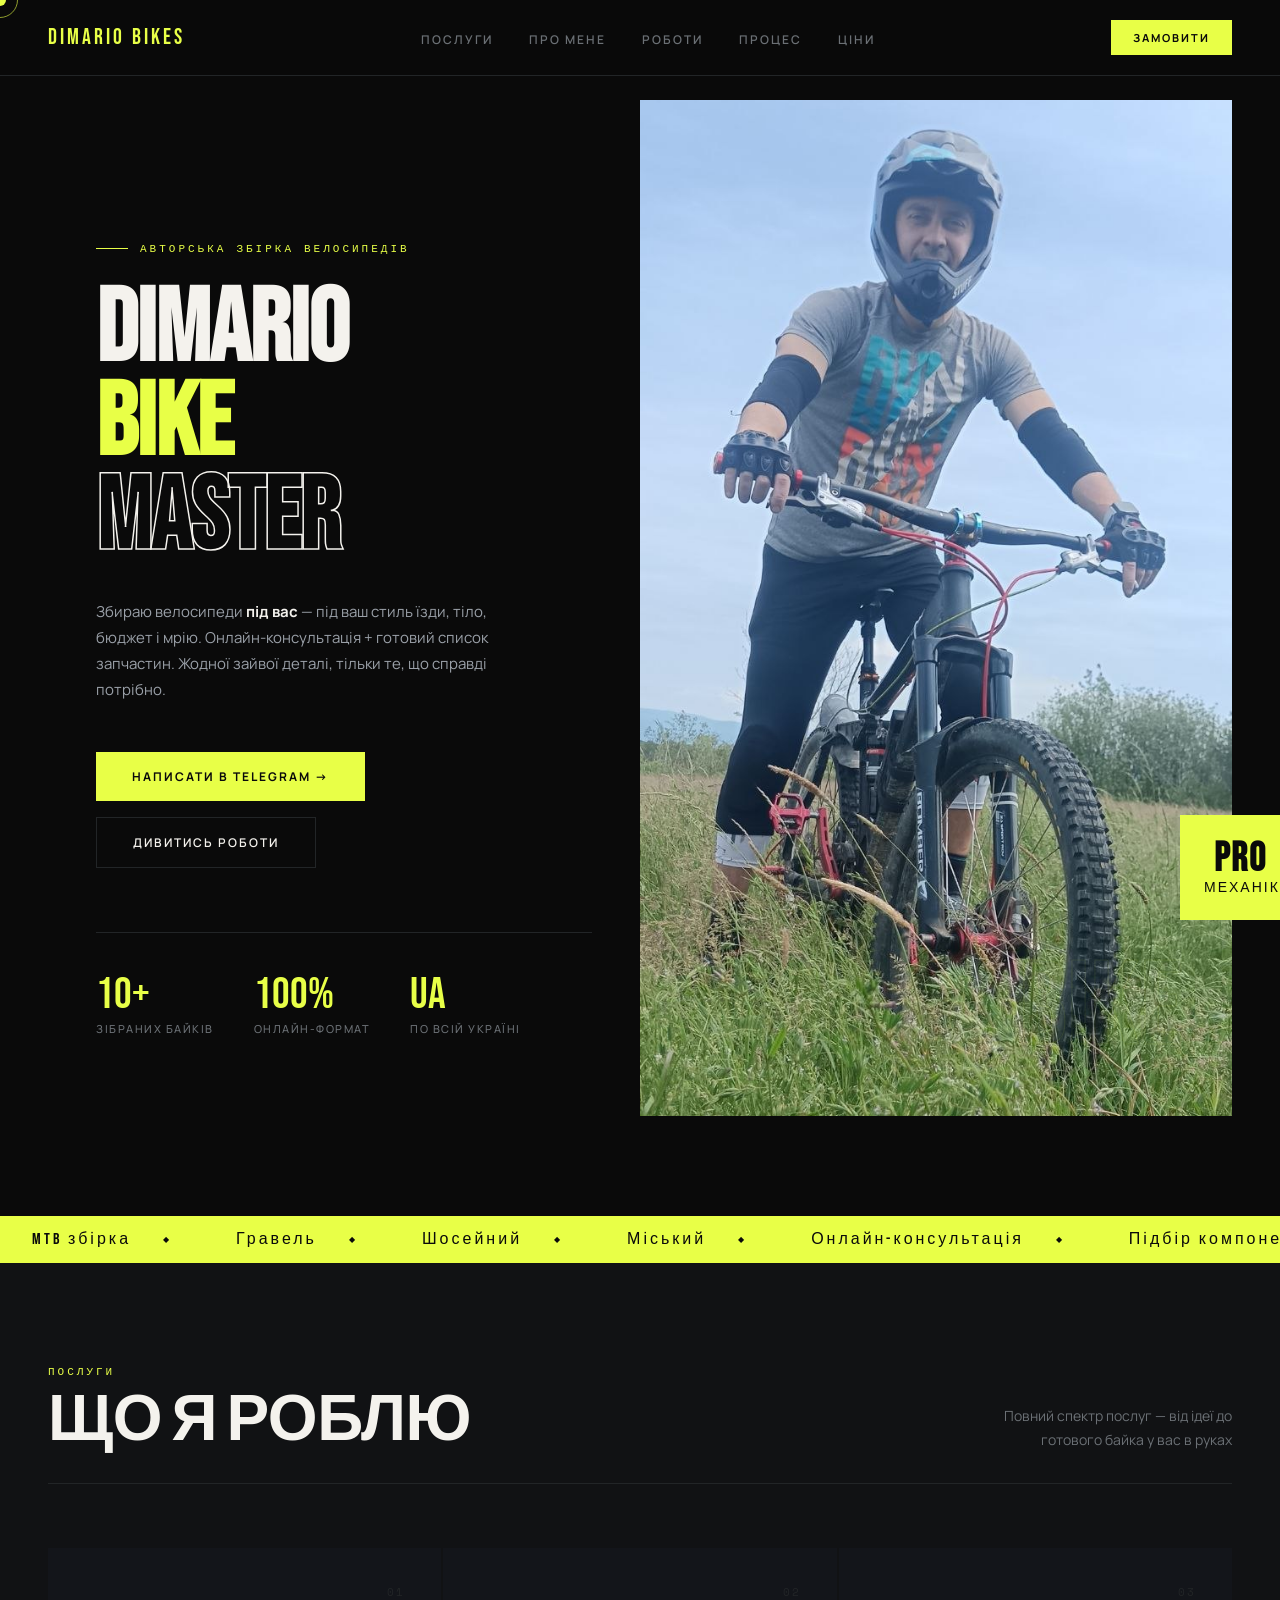
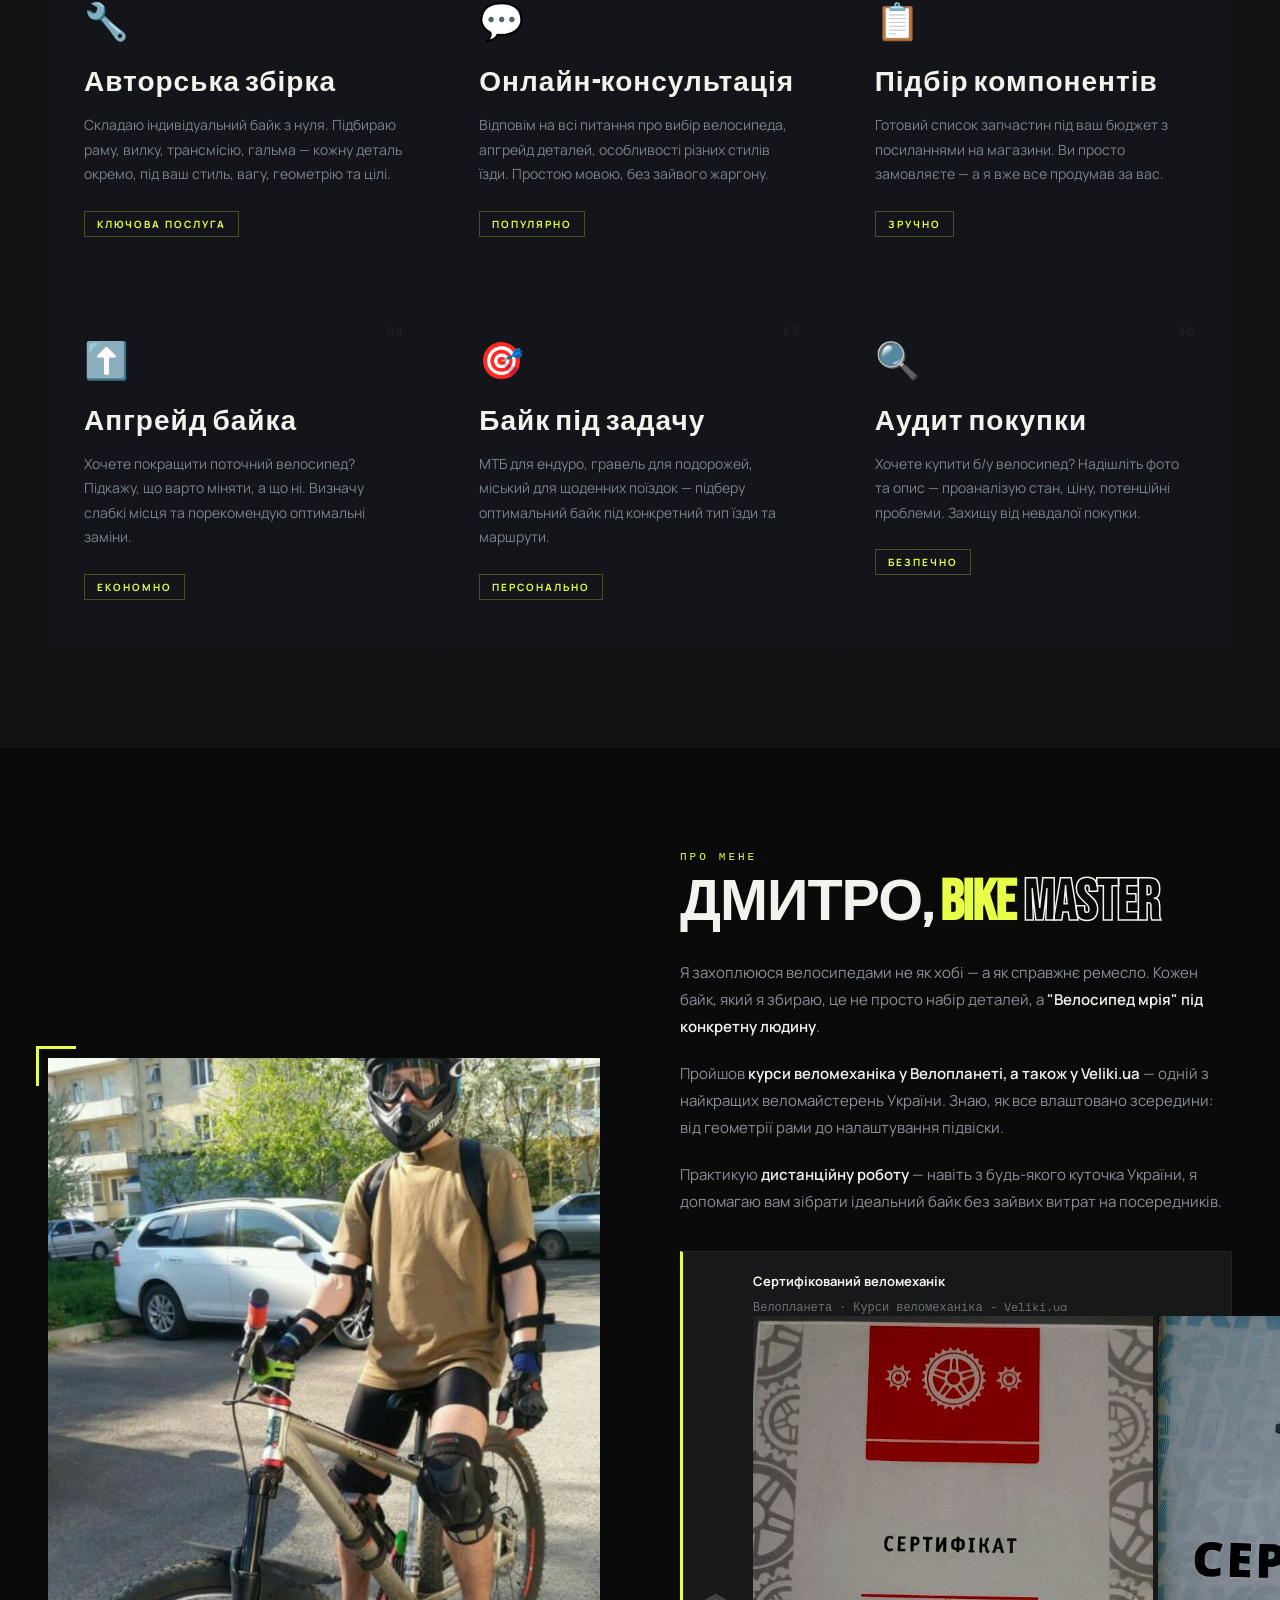
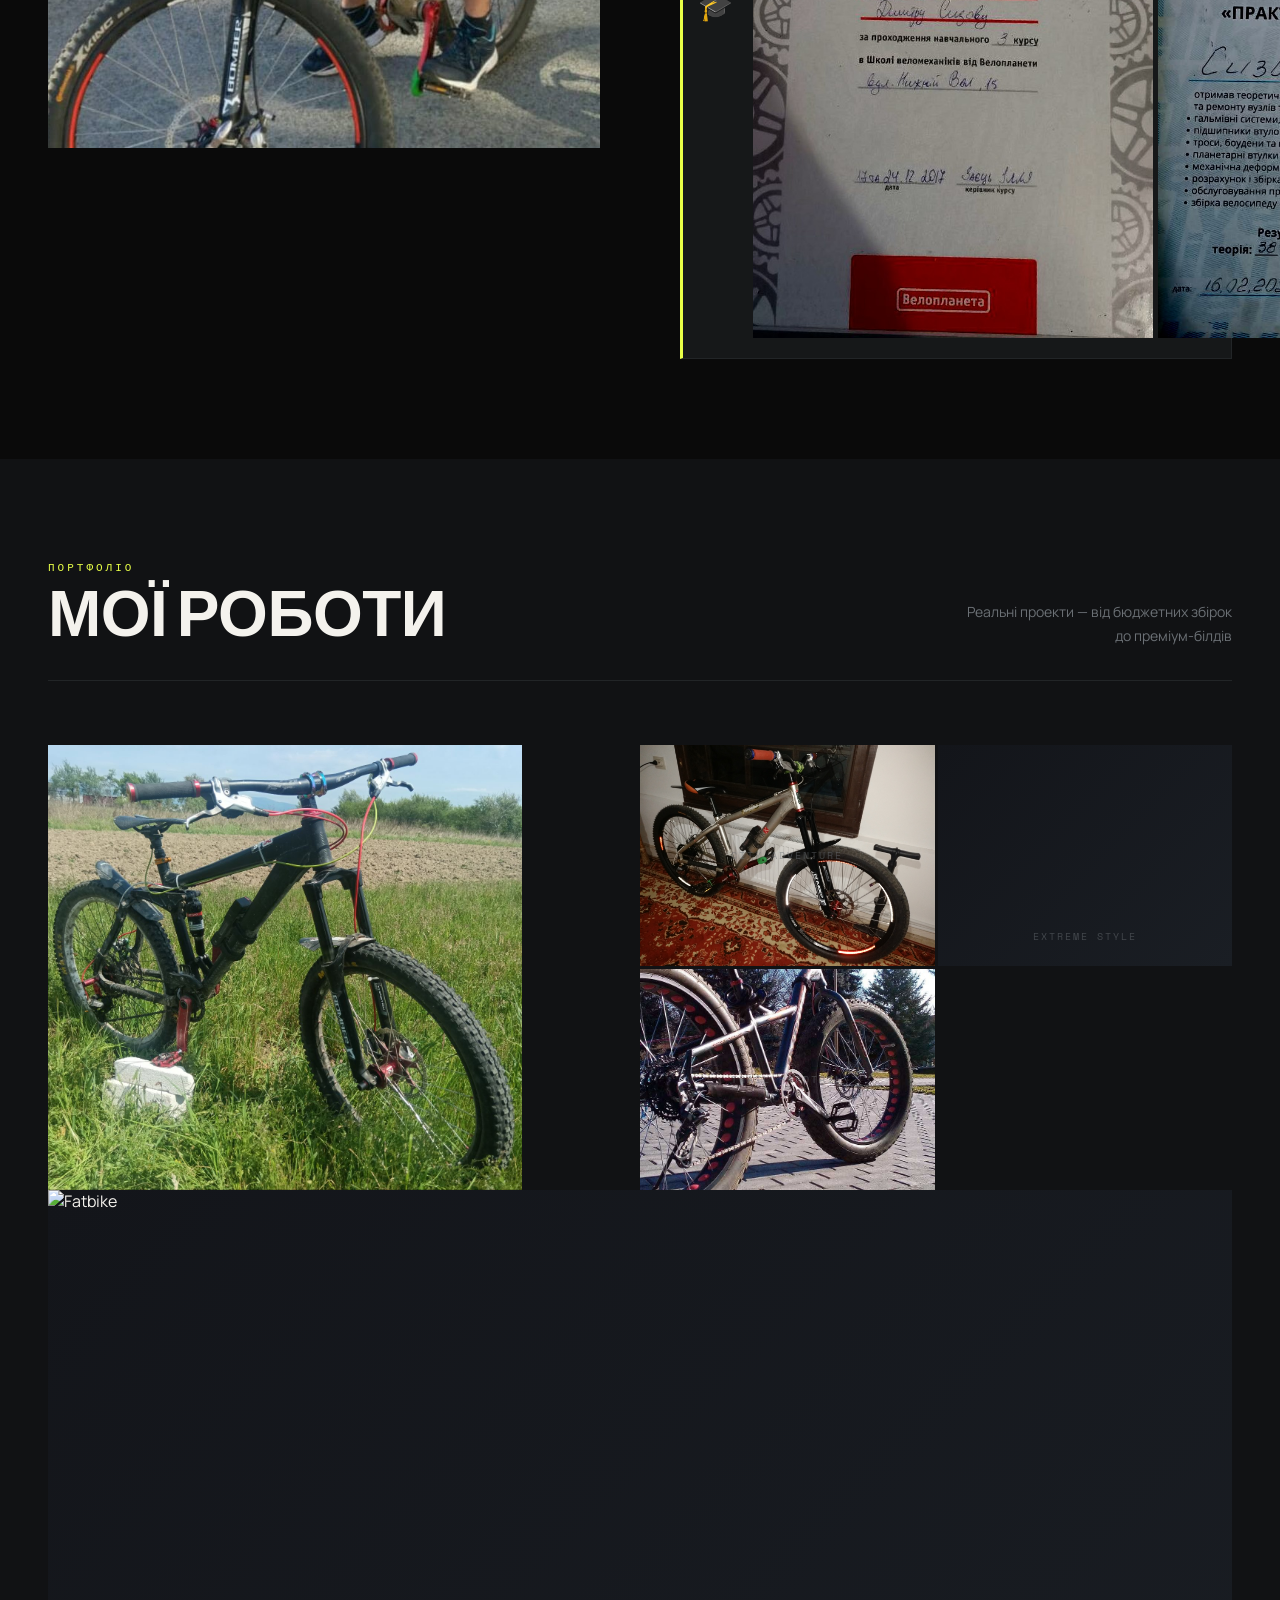
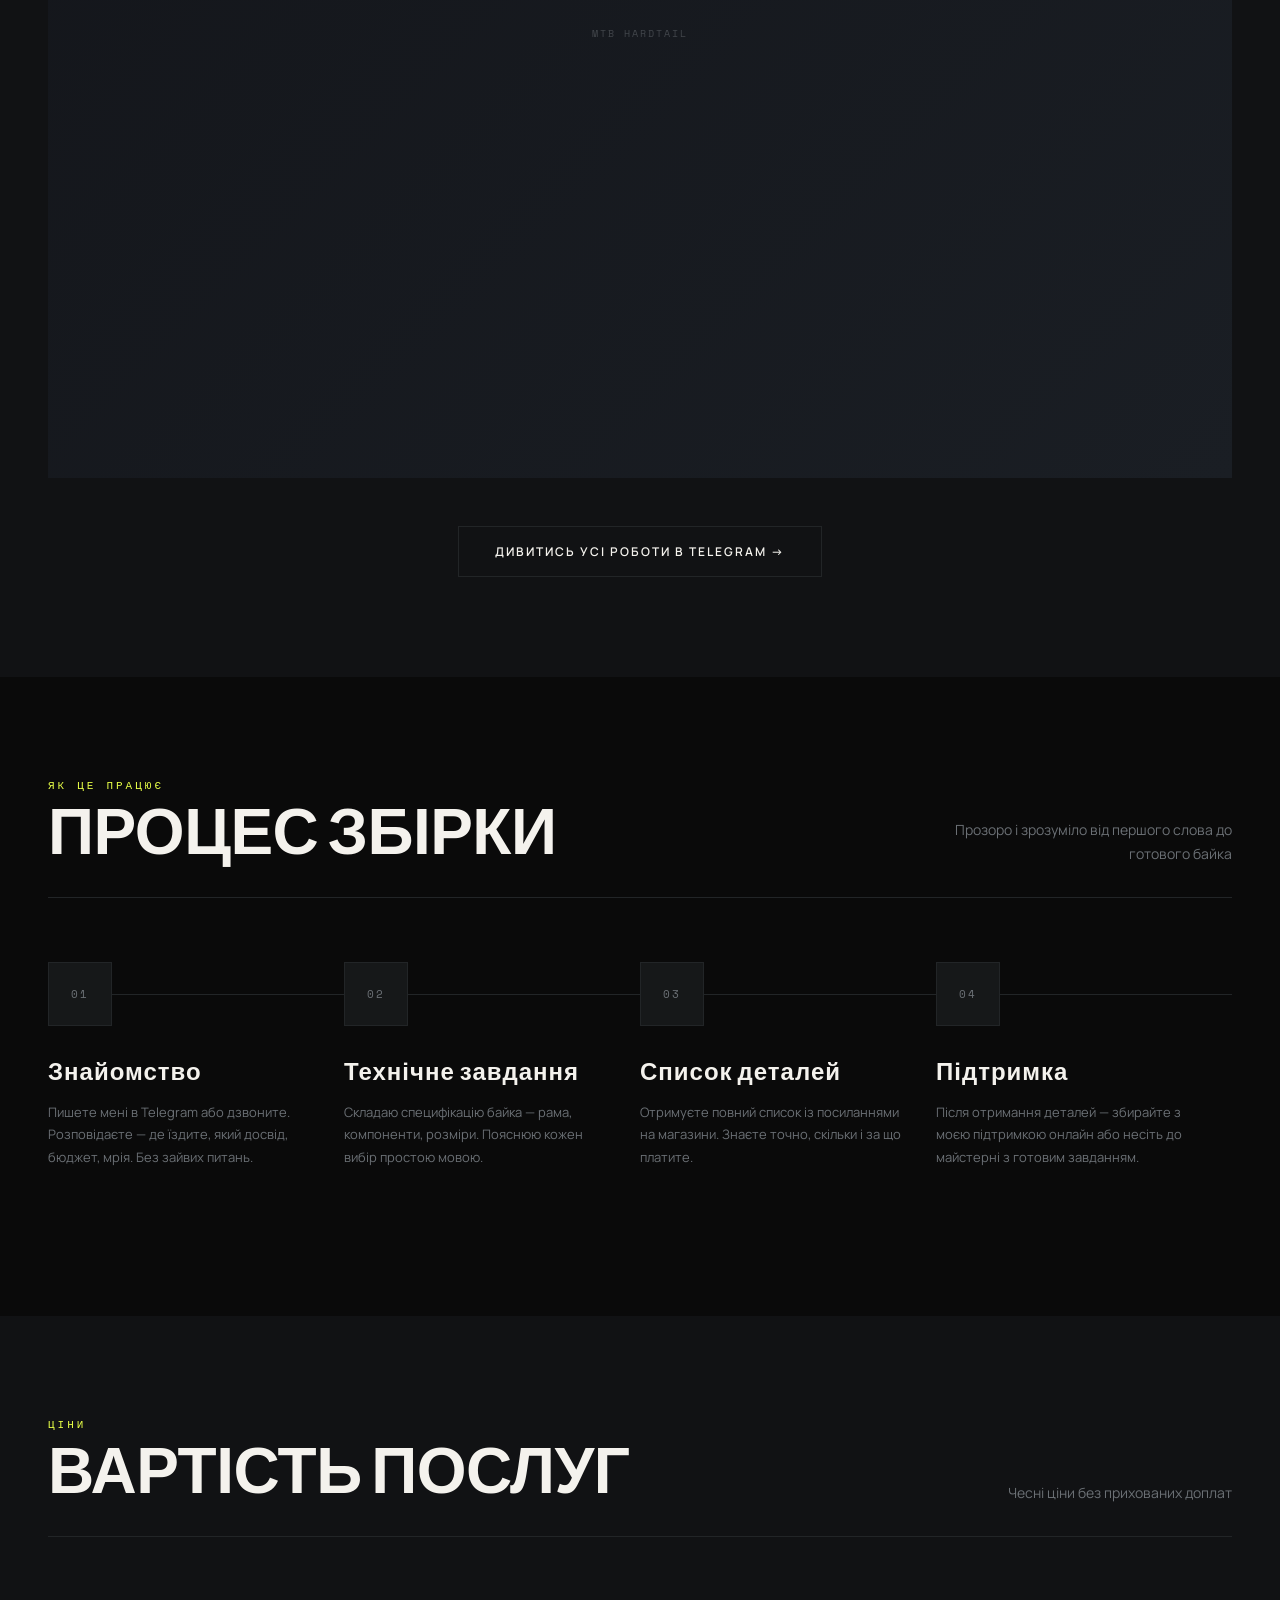
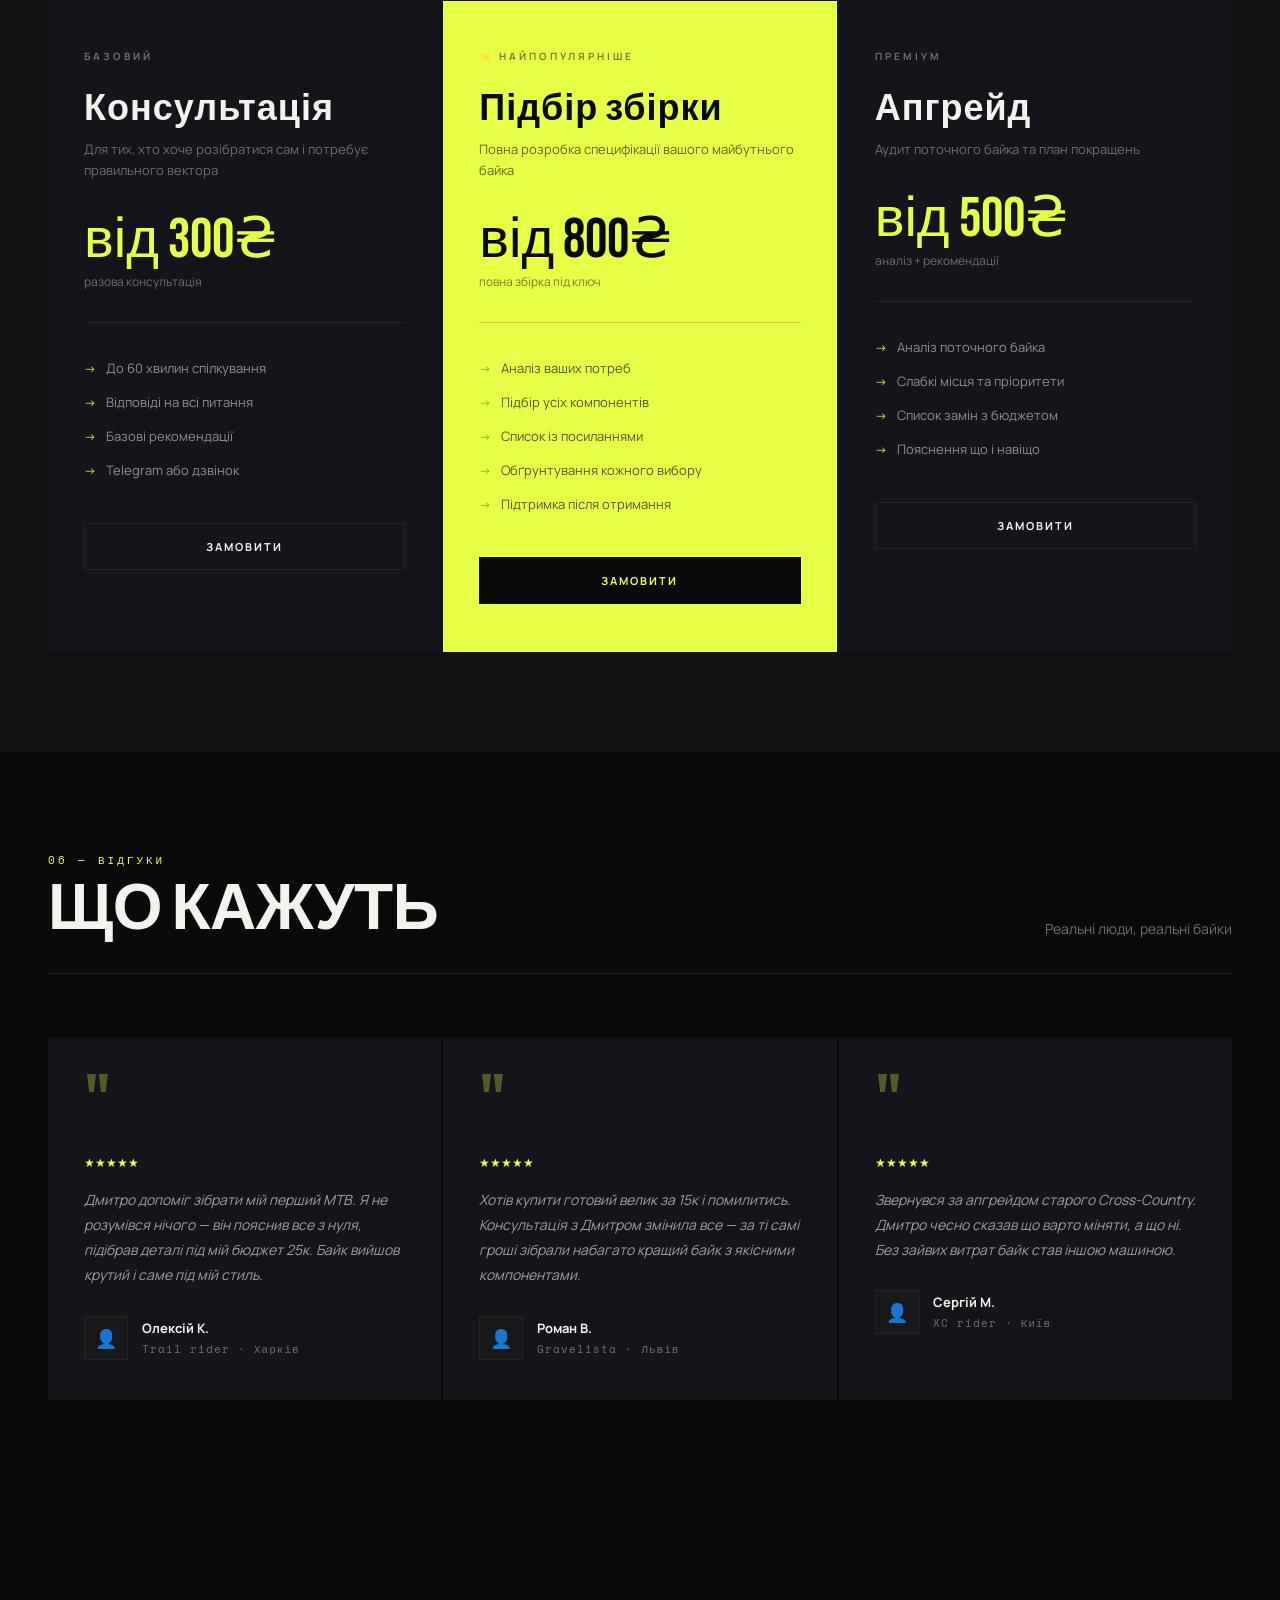
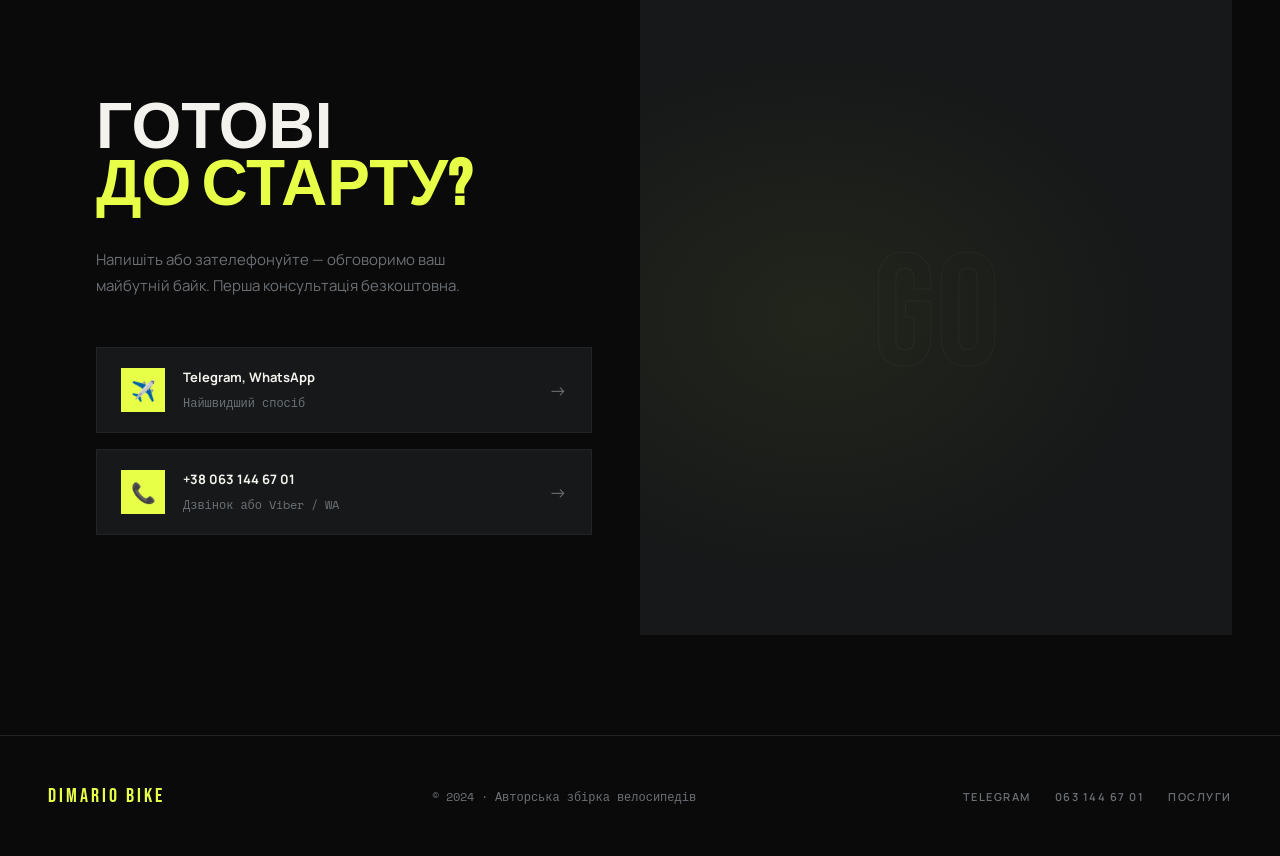
==== commit 405eb875: "добавил и картинку и убрали переносы" ====
--- a/Dimario master/index.html
+++ b/Dimario master/index.html
@@ -57,7 +57,7 @@
 
       <!-- ГОЛОВНИЙ ЗАГОЛОВОК — змінюйте текст -->
       <h1 class="hero-title">
-        DIMARIO<br />
+        DIMARIO<br/>
         <span class="accent">BIKE</span><br />
         <span class="outline">MASTER</span>
       </h1>
@@ -105,8 +105,7 @@
       <div class="hero-grid-lines"></div>
       <div class="hero-accent-bar"></div>
       <div class="hero-photo-placeholder">
-        <span class="photo-icon">🚴</span>
-        <!-- ЗАМІНІТЬ ЦЕЙ БЛОК НА СВІЙ <img> -->
+        <img  class="hero-image" src="images/Me Kona.jpg" alt="Me Kona">
       </div>
       <div class="hero-overlay-text">BIKE</div>
     </div>
@@ -148,7 +147,7 @@
     <div class="section-header fade-up">
       <div>
         <span class="section-num">ПОСЛУГИ</span>
-        <h2 class="section-title">ЩО Я<br />РОБЛЮ</h2>
+        <h2 class="section-title">ЩО Я РОБЛЮ</h2>
       </div>
       <p class="section-desc">
         Повний спектр послуг — від ідеї до готового байка у вас в руках
@@ -248,7 +247,10 @@
       <span class="section-num">ПРО МЕНЕ</span>
 
       <!-- ЗАГОЛОВОК — змінюйте -->
-      <h2>ДМИТРО,<br />BIKE MASTER</h2>
+      <h2 class="hero-title">ДМИТРО, 
+        <span class="accent">BIKE</span> 
+        <span class="outline">MASTER</span>
+      </h2>
 
       <!-- ТЕКСТ — змінюйте на свій -->
       <p>
@@ -292,23 +294,24 @@
     <div class="section-header fade-up">
       <div>
         <span class="section-num">ПОРТФОЛІО</span>
-        <h2 class="section-title">МОЇ<br/>РОБОТИ</h2>
+        <h2 class="section-title">МОЇ РОБОТИ</h2>
       </div>
       <p class="section-desc">Реальні проекти — від бюджетних збірок до преміум-білдів</p>
     </div>
 
     <div class="works-grid">
-           <!-- КАРТКА 1 (велика, займає 2 рядки) -->
+    
       <div class="work-card work-card--large fade-up">
-        <img src="images/work1.jpg" alt="" class="work-img"/>
-      </div>
-        <span class="work-always-label">FEATURED</span>
+
+        <img src="images/Kona Supreame.jpg" alt="" class="work-img"/>
+        
         <div class="work-overlay">
           <div class="work-info">
             <!-- Змінюйте назву і характеристики -->
             <h4>MTB Freeride збірка</h4>
+
             <span>SRAM x4 · Marzocci Sport Rcv Z1 · 26"</span>
-            <img src="images/work1.jpg" alt="" class="work-img"/>
+            
           </div>
         </div>
       </div>
@@ -316,12 +319,12 @@
       <!-- КАРТКА 2 -->
       <div class="work-card fade-up">
         <div class="work-img-placeholder">
-          <span class="bike-emoji">🚴</span>
+          <img src="images/Magellan.jpg" alt="Magellan" class="work-img"/>
           <span>City Adventure</span>
         </div>
         <div class="work-overlay">
           <div class="work-info">
-            <img src="images/Magellan.jpg" alt="Magellan" class="work-img"/>
+            
             <h4>Dirt</h4>
             <span>Sram x4 · 26'</span>
           </div>
@@ -331,7 +334,7 @@
       <!-- КАРТКА 3 -->
       <div class="work-card fade-up">
         <div class="work-img-placeholder">
-          <span class="bike-emoji">🏙️</span>
+          <video id="myVideo" src="images/Spesialized big hit.mp4" preload="metadata"></video>
           <span>Extreme style</span>
         </div>
         <div class="work-overlay">
@@ -340,7 +343,7 @@
             <span>Spesialized Big hit3 - Sramx4 -27,5'</span>
          <div class="video-wrapper" id="videoBox">
     <!-- poster="обложка.jpg" - покажет картинку до запуска -->
-        <video id="myVideo" src="images/Spesialized big hit.mp4" preload="metadata"></video>
+        
         <button class="play-btn" id="playBtn">▶️</button>
          </video>
          </div>
@@ -351,18 +354,32 @@
       <!-- КАРТКА 4 -->
       <div class="work-card fade-up">
         <div class="work-img-placeholder">
-          <span class="bike-emoji">⚡</span>
+          <img src="images/Fatbike.jpg" alt="Fatbike" class="work-img img-fat"/>
           <span>Trail Hardtail</span>
         </div>
         <div class="work-overlay">
           <div class="work-info">
-            <img src="images/Fatbike.jpg" alt="Fatbike" class="work-img img-fat"/>
+            
             <h4>Fatbike Hardtail</h4>
             <span>Deore 8sp · 26'</span>
           </div>
         </div>
       </div>
-                    <!-- + Додайте більше карток копіюючи блок вище -->
+    </div>
+
+    <div class="work-card fade-up">
+        <div class="work-img-placeholder">
+          <img src="images/" alt="Fatbike" class="work-img img-fat"/>
+          <span>Mtb Hardtail</span>
+        </div>
+        <div class="work-overlay">
+          <div class="work-info">
+            
+            <h4>Fatbike Hardtail</h4>
+            <span>Acera 8sp · 26'</span>
+          </div>
+        </div>
+      </div>
     </div>
 
     <div class="works-cta">
@@ -380,7 +397,7 @@
     <div class="section-header fade-up">
       <div>
         <span class="section-num">ЯК ЦЕ ПРАЦЮЄ</span>
-        <h2 class="section-title">ПРОЦЕС<br />ЗБІРКИ</h2>
+        <h2 class="section-title">ПРОЦЕС ЗБІРКИ</h2>
       </div>
       <p class="section-desc">Прозоро і зрозуміло від першого слова до готового байка</p>
     </div>
@@ -435,7 +452,7 @@
     <div class="section-header fade-up">
       <div>
         <span class="section-num">ЦІНИ</span>
-        <h2 class="section-title">ВАРТІСТЬ<br />ПОСЛУГ</h2>
+        <h2 class="section-title">ВАРТІСТЬ ПОСЛУГ</h2>
       </div>
       <p class="section-desc">Чесні ціни без прихованих доплат</p>
     </div>
@@ -518,7 +535,7 @@
     <div class="section-header fade-up">
       <div>
         <span class="section-num">06 — ВІДГУКИ</span>
-        <h2 class="section-title">ЩО<br />КАЖУТЬ</h2>
+        <h2 class="section-title">ЩО КАЖУТЬ</h2>
       </div>
       <p class="section-desc">Реальні люди, реальні байки</p>
     </div>
--- a/Dimario master/style.css
+++ b/Dimario master/style.css
@@ -262,6 +262,11 @@
   flex-wrap: wrap;
 }
 
+.hero-image{
+  width: 900px;
+  height: 1050px;
+}
+
 /* Кнопки — спільний стиль */
 .btn-primary {
   background: var(--color-accent);
@@ -778,7 +783,7 @@
   transform: scale(1.05);
 }
 .video-wrapper {
-      max-width: 800px;
+      max-width: 100%;
       margin: 40px auto;
       position: relative;
       border-radius: 16px;
@@ -855,19 +860,7 @@
   letter-spacing: 2px;
 }
 
-/* Постійна мітка */
-.work-always-label {
-  position: absolute;
-  top: 16px; left: 16px;
-  background: rgba(10, 10, 10, 0.8);
-  border: 1px solid var(--color-border);
-  font-size: 10px;
-  font-family: var(--font-mono);
-  color: var(--color-muted);
-  letter-spacing: 1px;
-  padding: 5px 10px;
-  z-index: 3;
-}
+
 
 .works-cta {
   text-align: center;
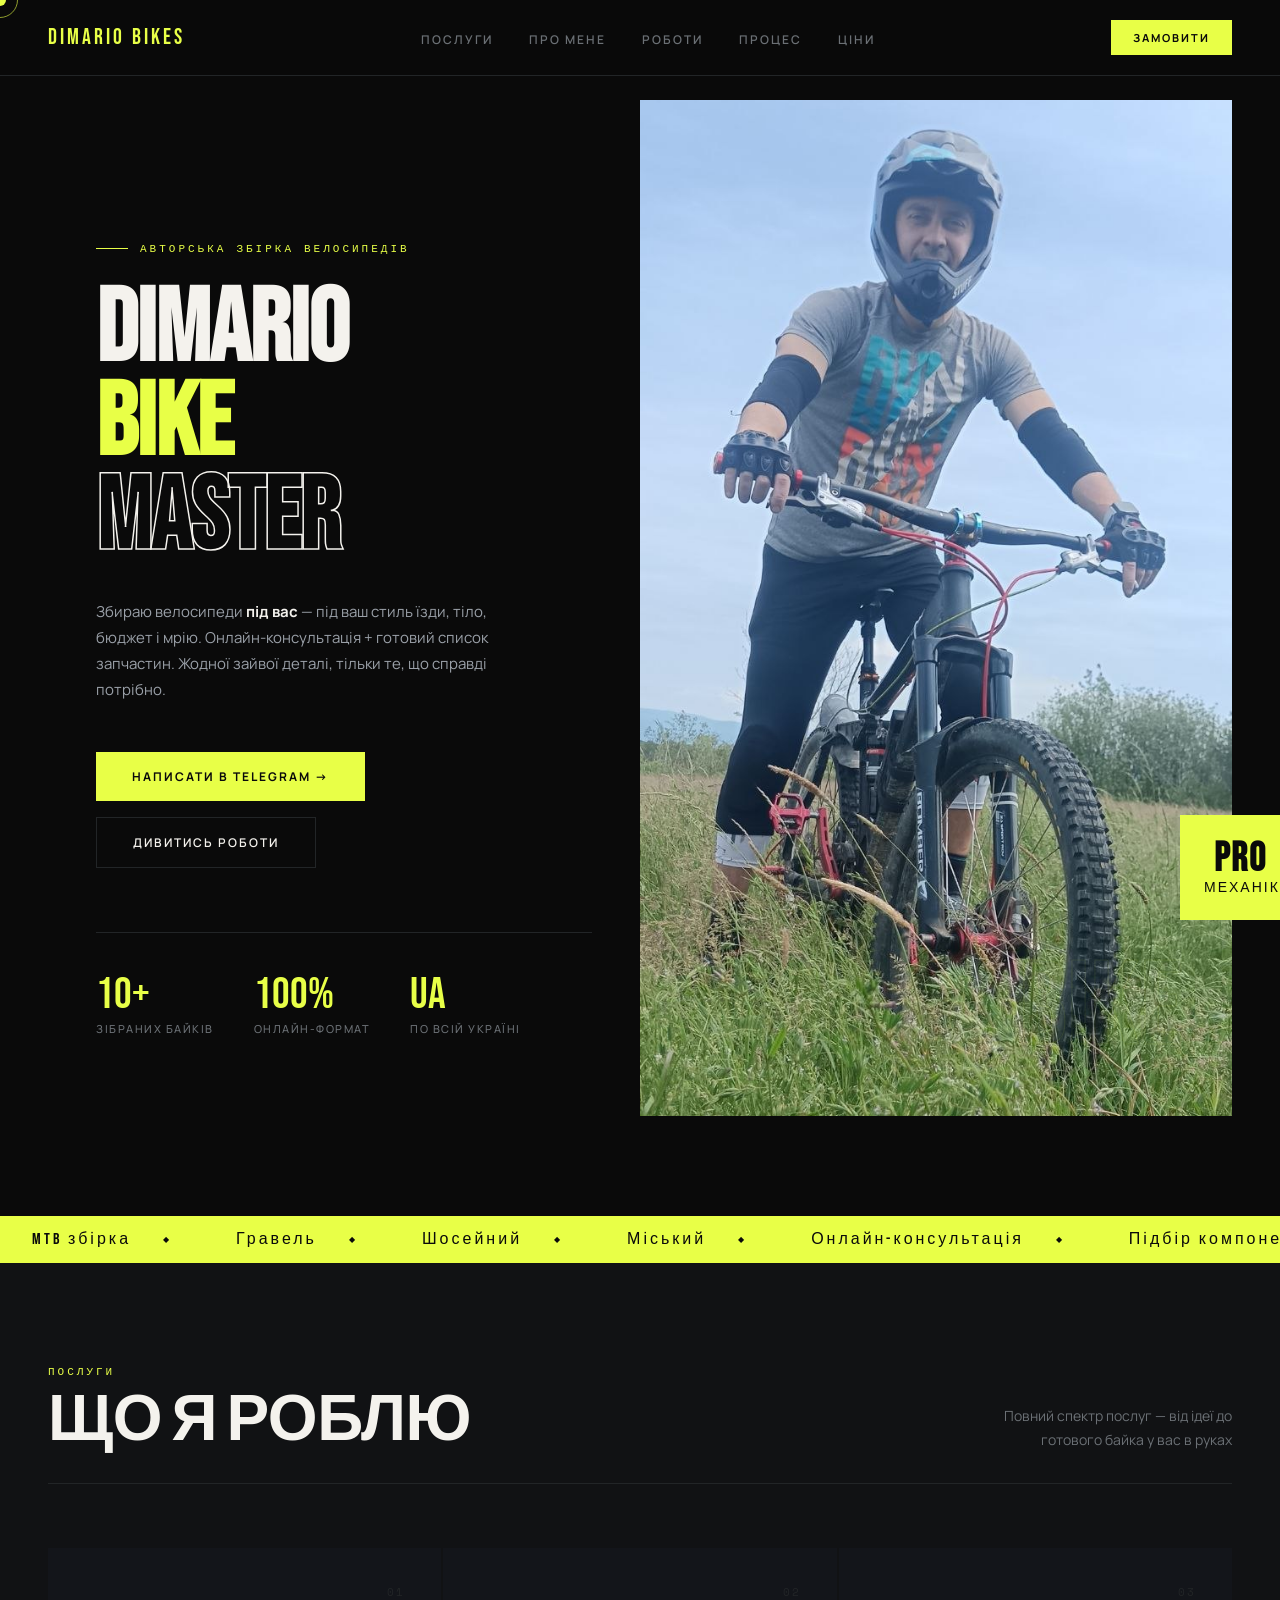
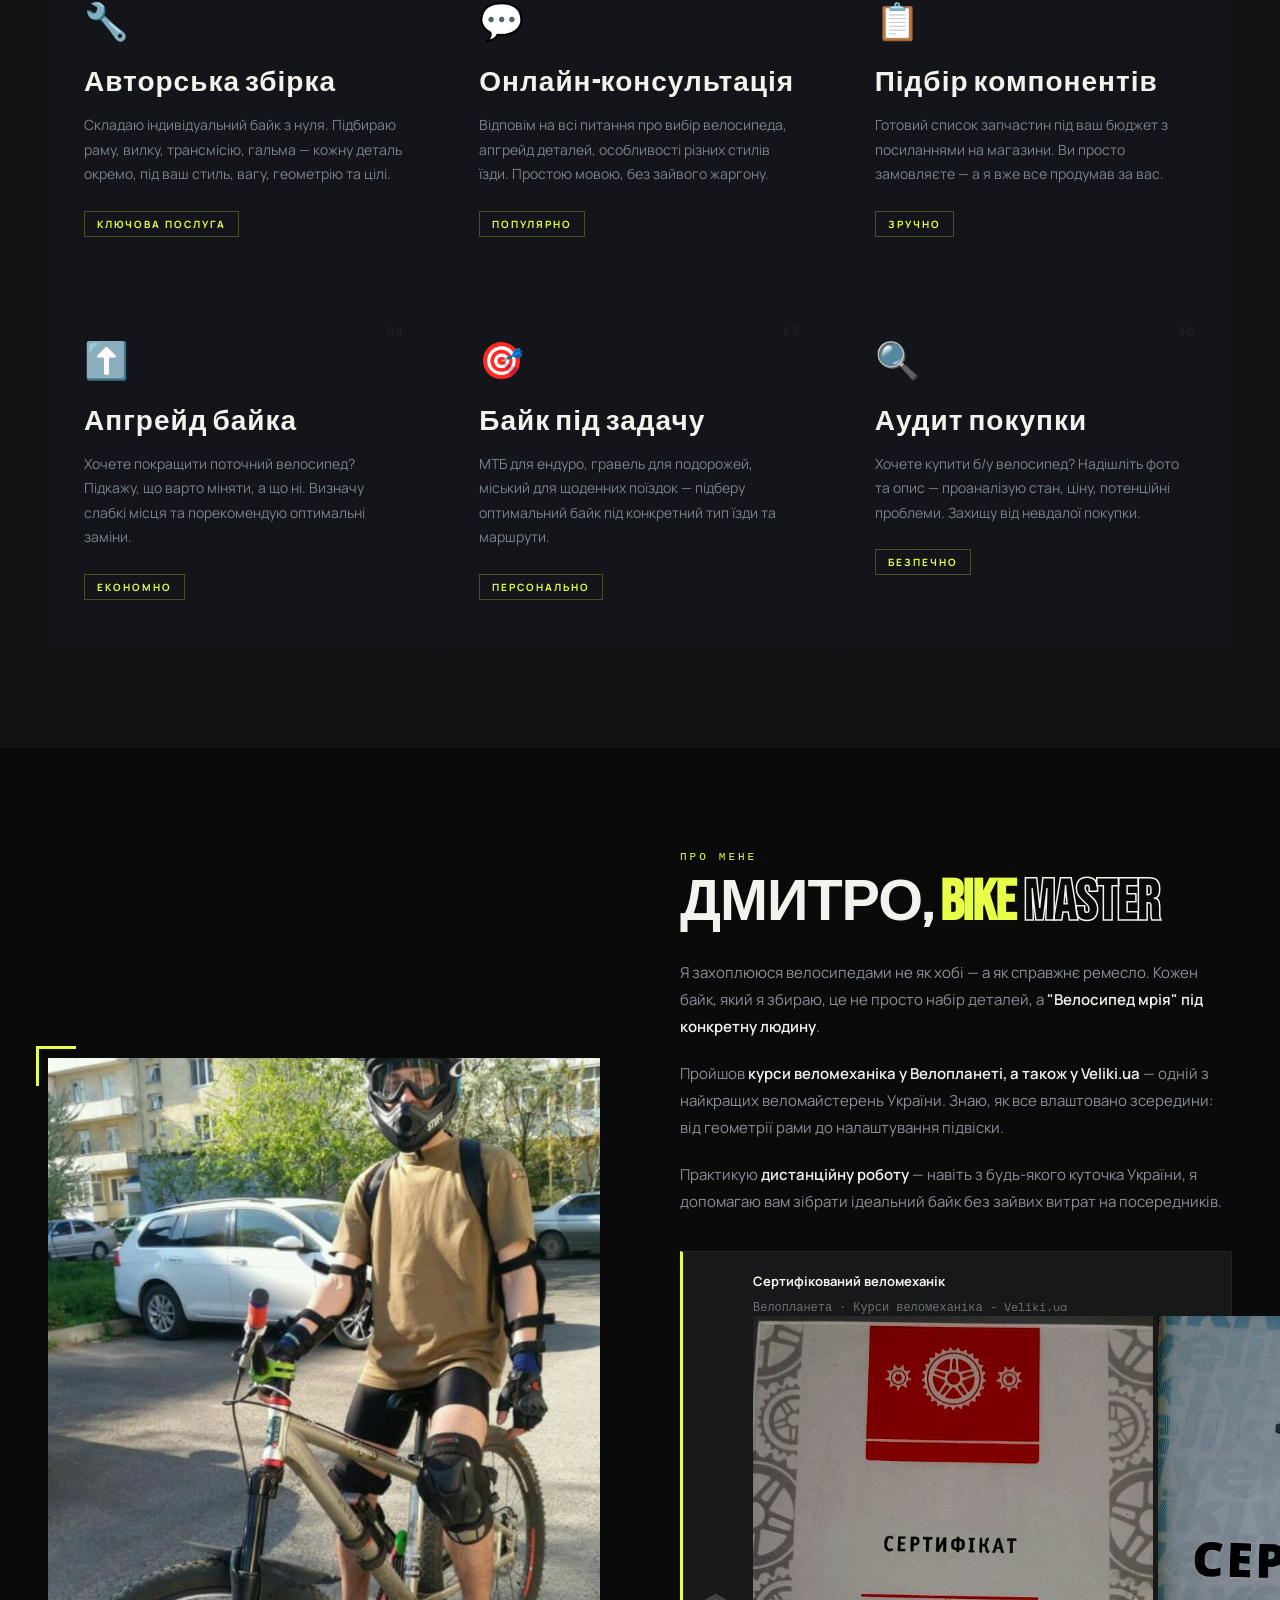
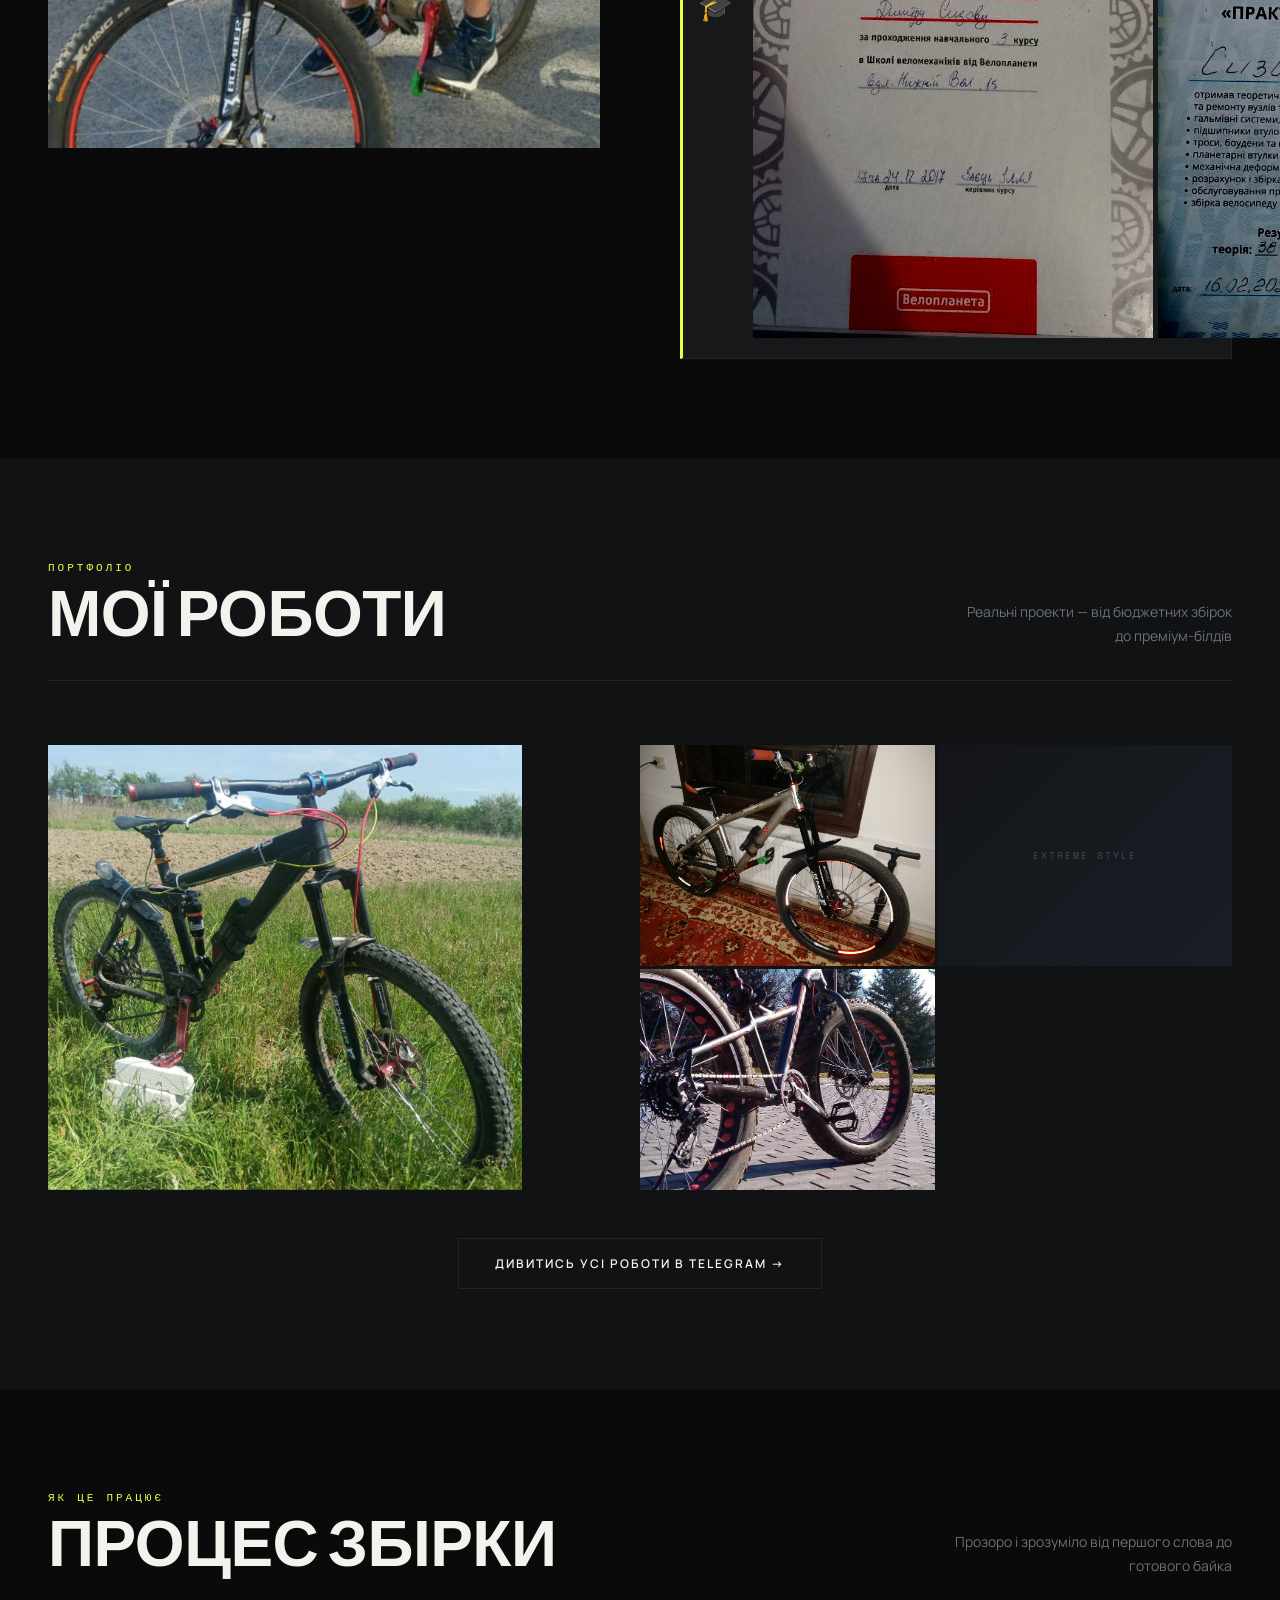
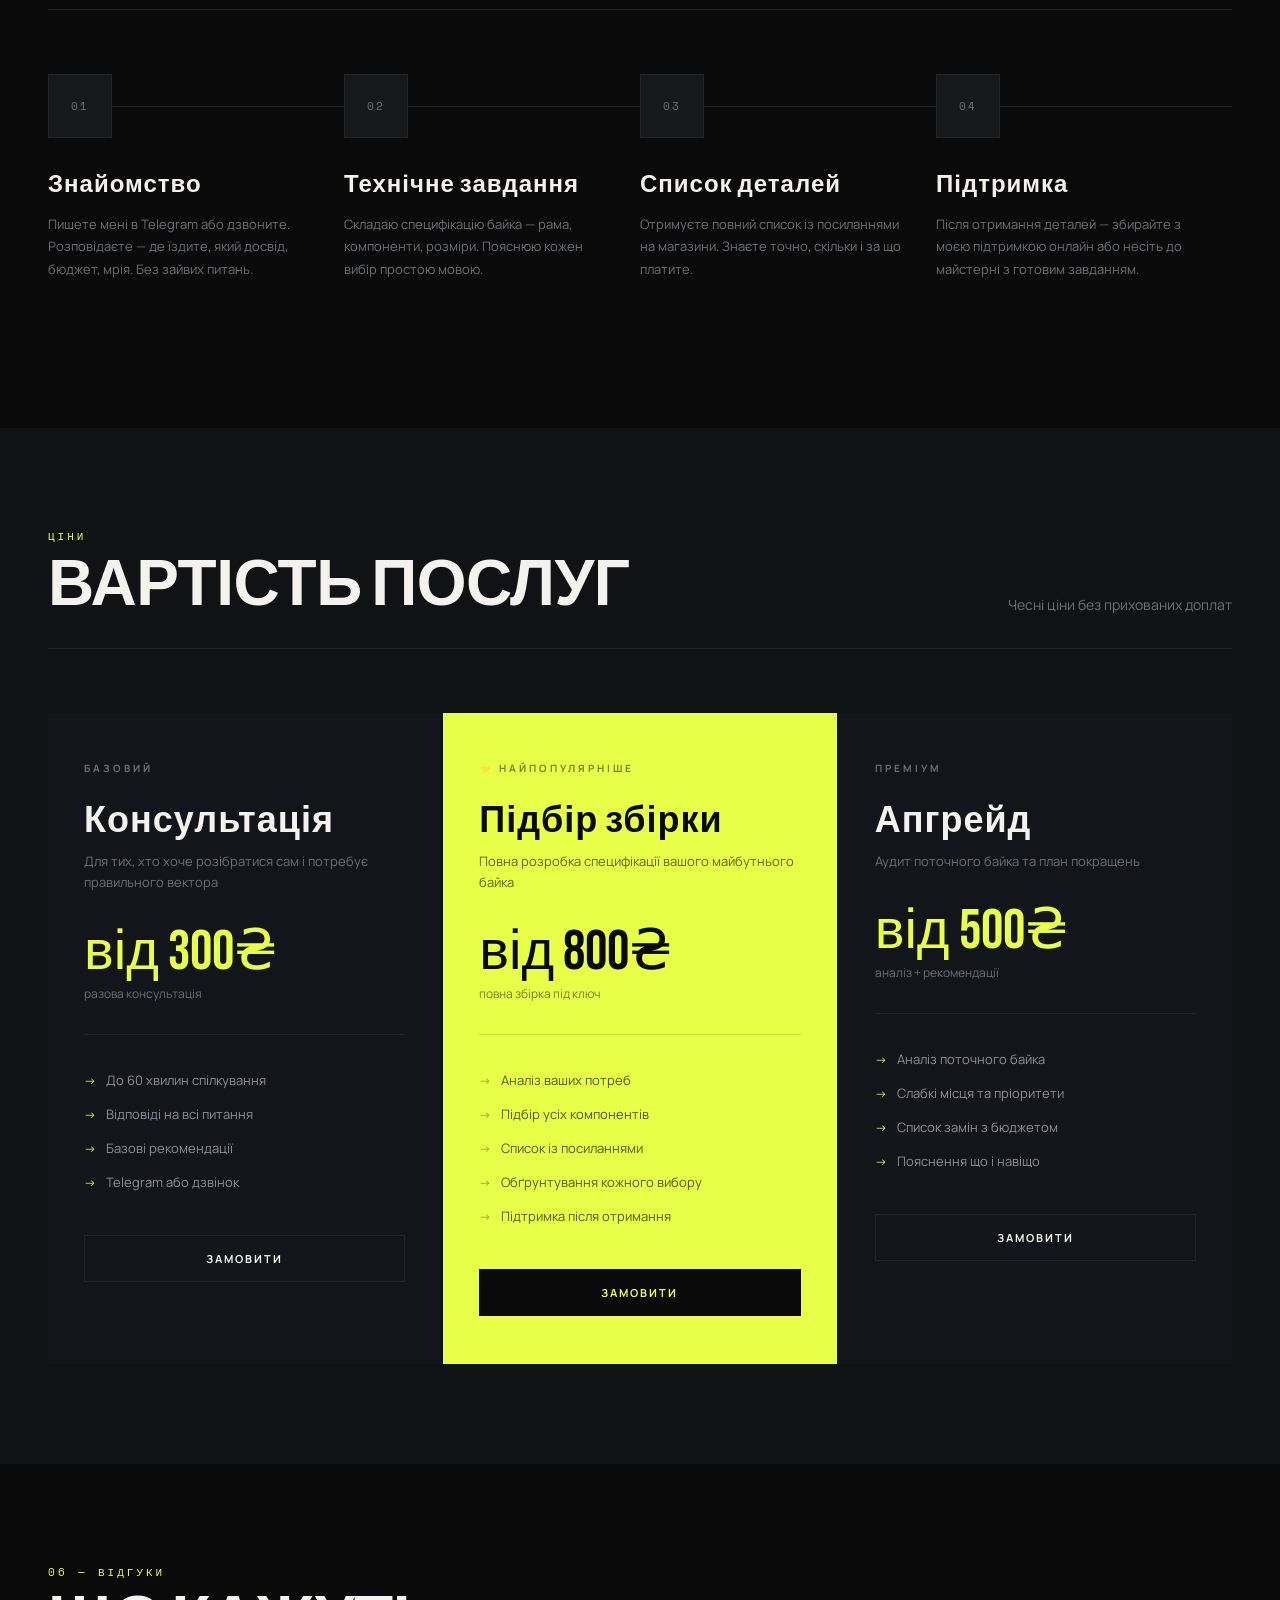
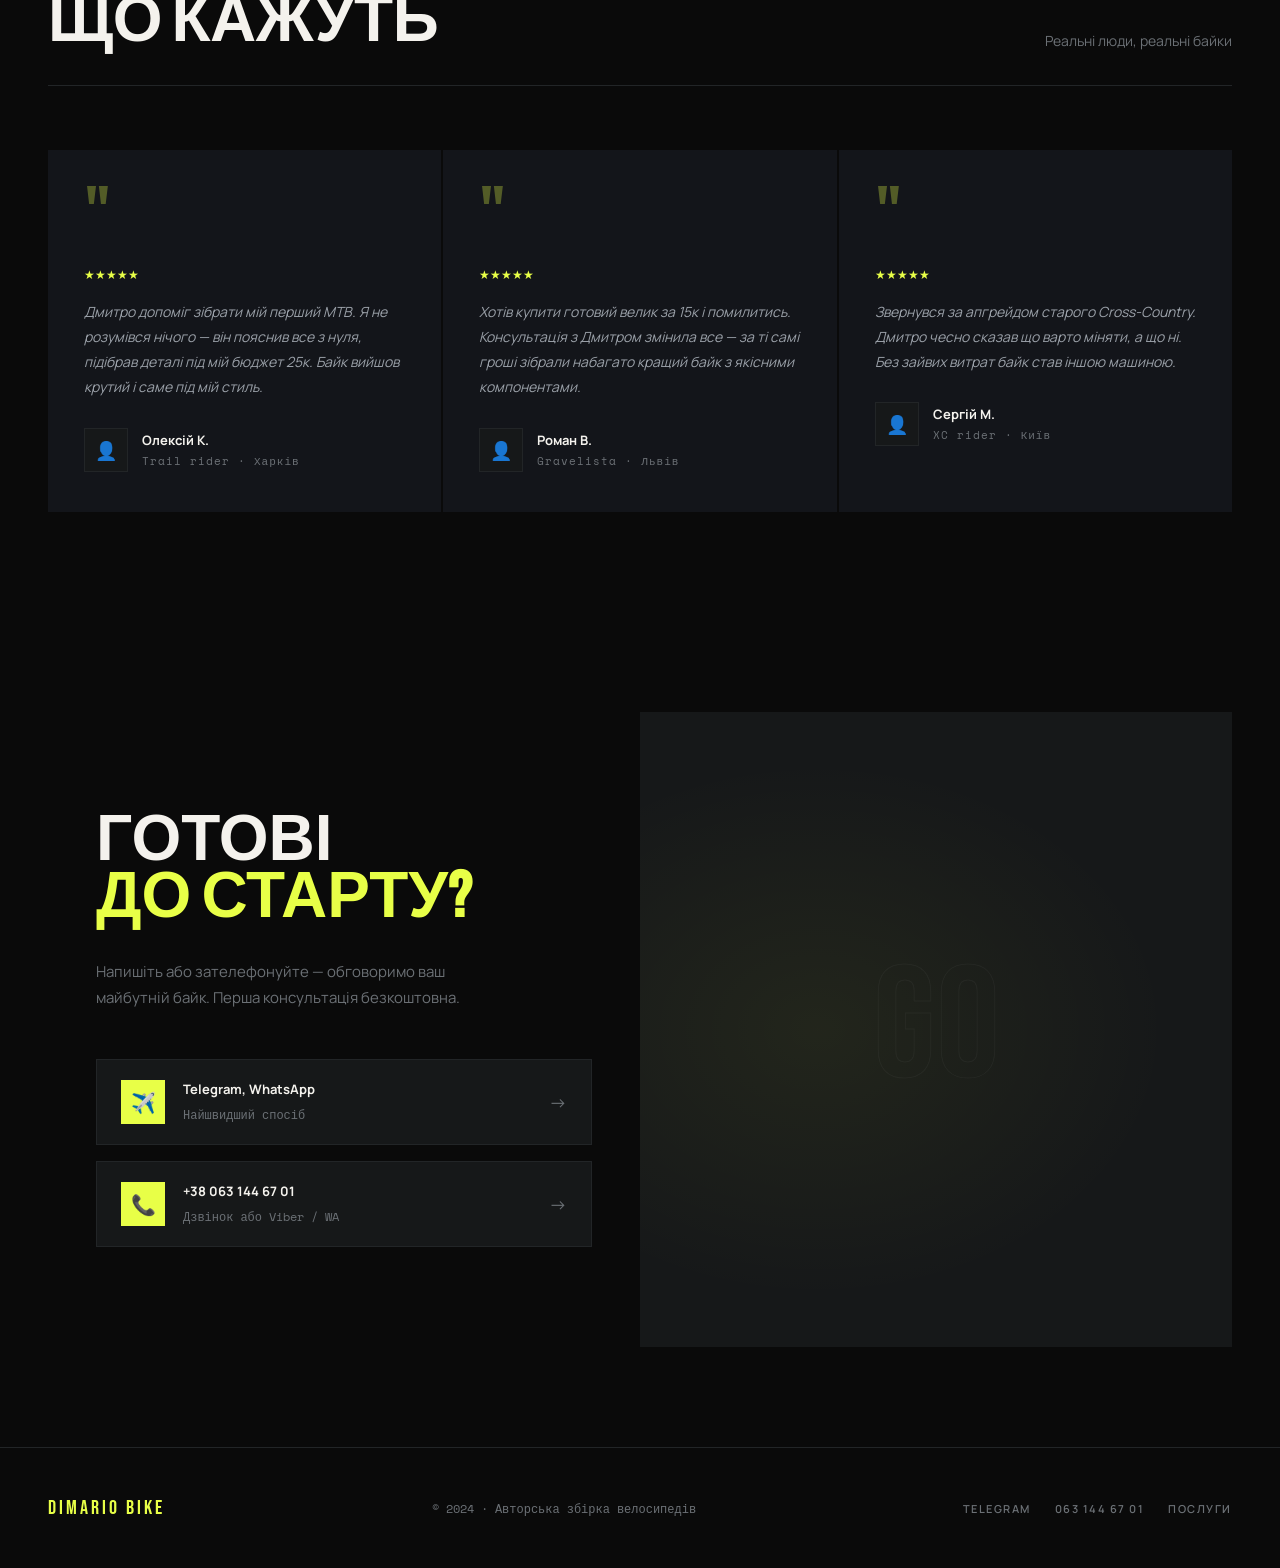
==== commit c5ec71bf: "реанимировали видео и надписи опустили" ====
--- a/Dimario master/index.html
+++ b/Dimario master/index.html
@@ -320,7 +320,7 @@
       <div class="work-card fade-up">
         <div class="work-img-placeholder">
           <img src="images/Magellan.jpg" alt="Magellan" class="work-img"/>
-          <span>City Adventure</span>
+          <h4>City Adventure</span>
         </div>
         <div class="work-overlay">
           <div class="work-info">
@@ -334,42 +334,28 @@
       <!-- КАРТКА 3 -->
       <div class="work-card fade-up">
         <div class="work-img-placeholder">
-          <video id="myVideo" src="images/Spesialized big hit.mp4" preload="metadata"></video>
           <span>Extreme style</span>
         </div>
         <div class="work-overlay">
           <div class="work-info">
             <h4>MTB donwhill</h4>
-            <span>Spesialized Big hit3 - Sramx4 -27,5'</span>
-         <div class="video-wrapper" id="videoBox">
+            
+            <div class="video-wrapper" id="videoBox">
     <!-- poster="обложка.jpg" - покажет картинку до запуска -->
-        
-        <button class="play-btn" id="playBtn">▶️</button>
-         </video>
-         </div>
+               <video id="myVideo" src="images/Spesialized big hit.mp4" preload="metadata"></video>
+              <button class="play-btn" id="playBtn">▶️</button>
+               <span>Spesialized Big hit3 - Sramx4 -27,5'</span>
+             </div>
           </div>
         </div>
       </div>
 
       <!-- КАРТКА 4 -->
-      <div class="work-card fade-up">
+     
+
+    <div class="work-card fade-up">
         <div class="work-img-placeholder">
           <img src="images/Fatbike.jpg" alt="Fatbike" class="work-img img-fat"/>
-          <span>Trail Hardtail</span>
-        </div>
-        <div class="work-overlay">
-          <div class="work-info">
-            
-            <h4>Fatbike Hardtail</h4>
-            <span>Deore 8sp · 26'</span>
-          </div>
-        </div>
-      </div>
-    </div>
-
-    <div class="work-card fade-up">
-        <div class="work-img-placeholder">
-          <img src="images/" alt="Fatbike" class="work-img img-fat"/>
           <span>Mtb Hardtail</span>
         </div>
         <div class="work-overlay">
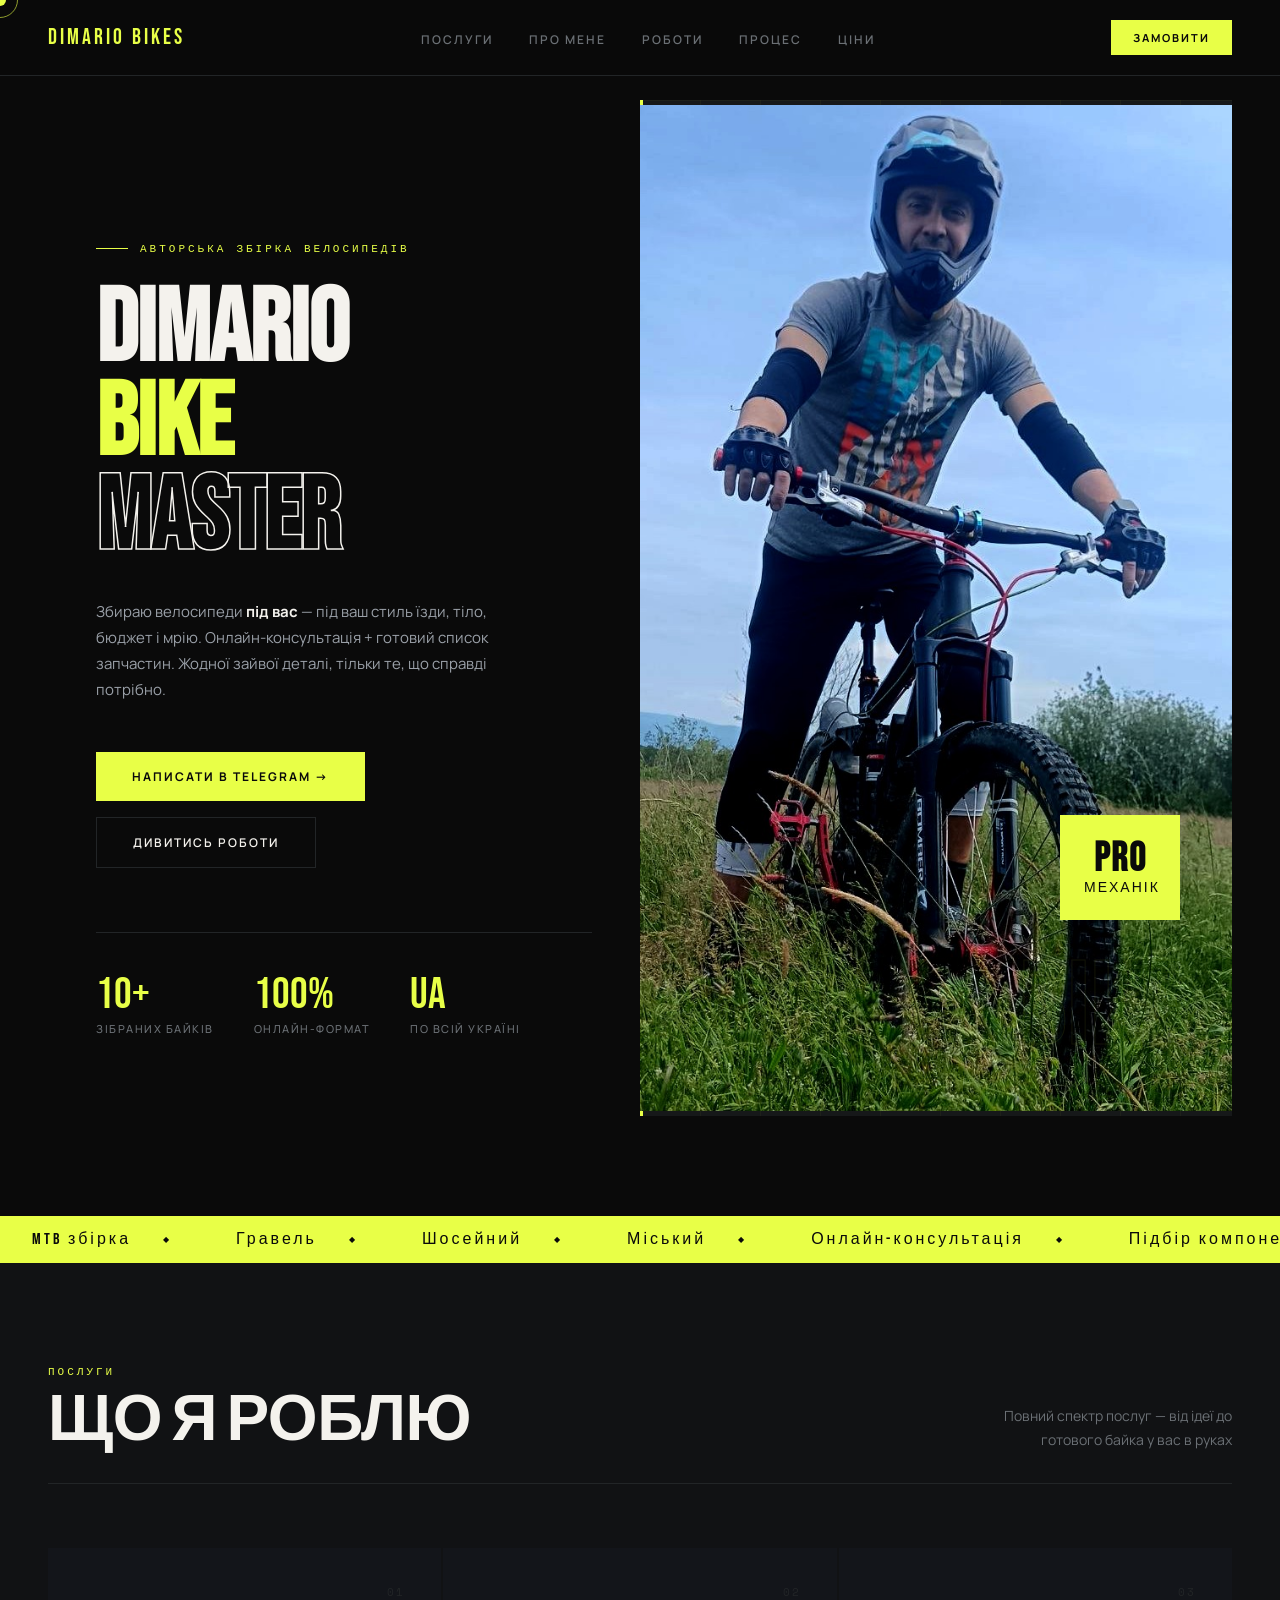
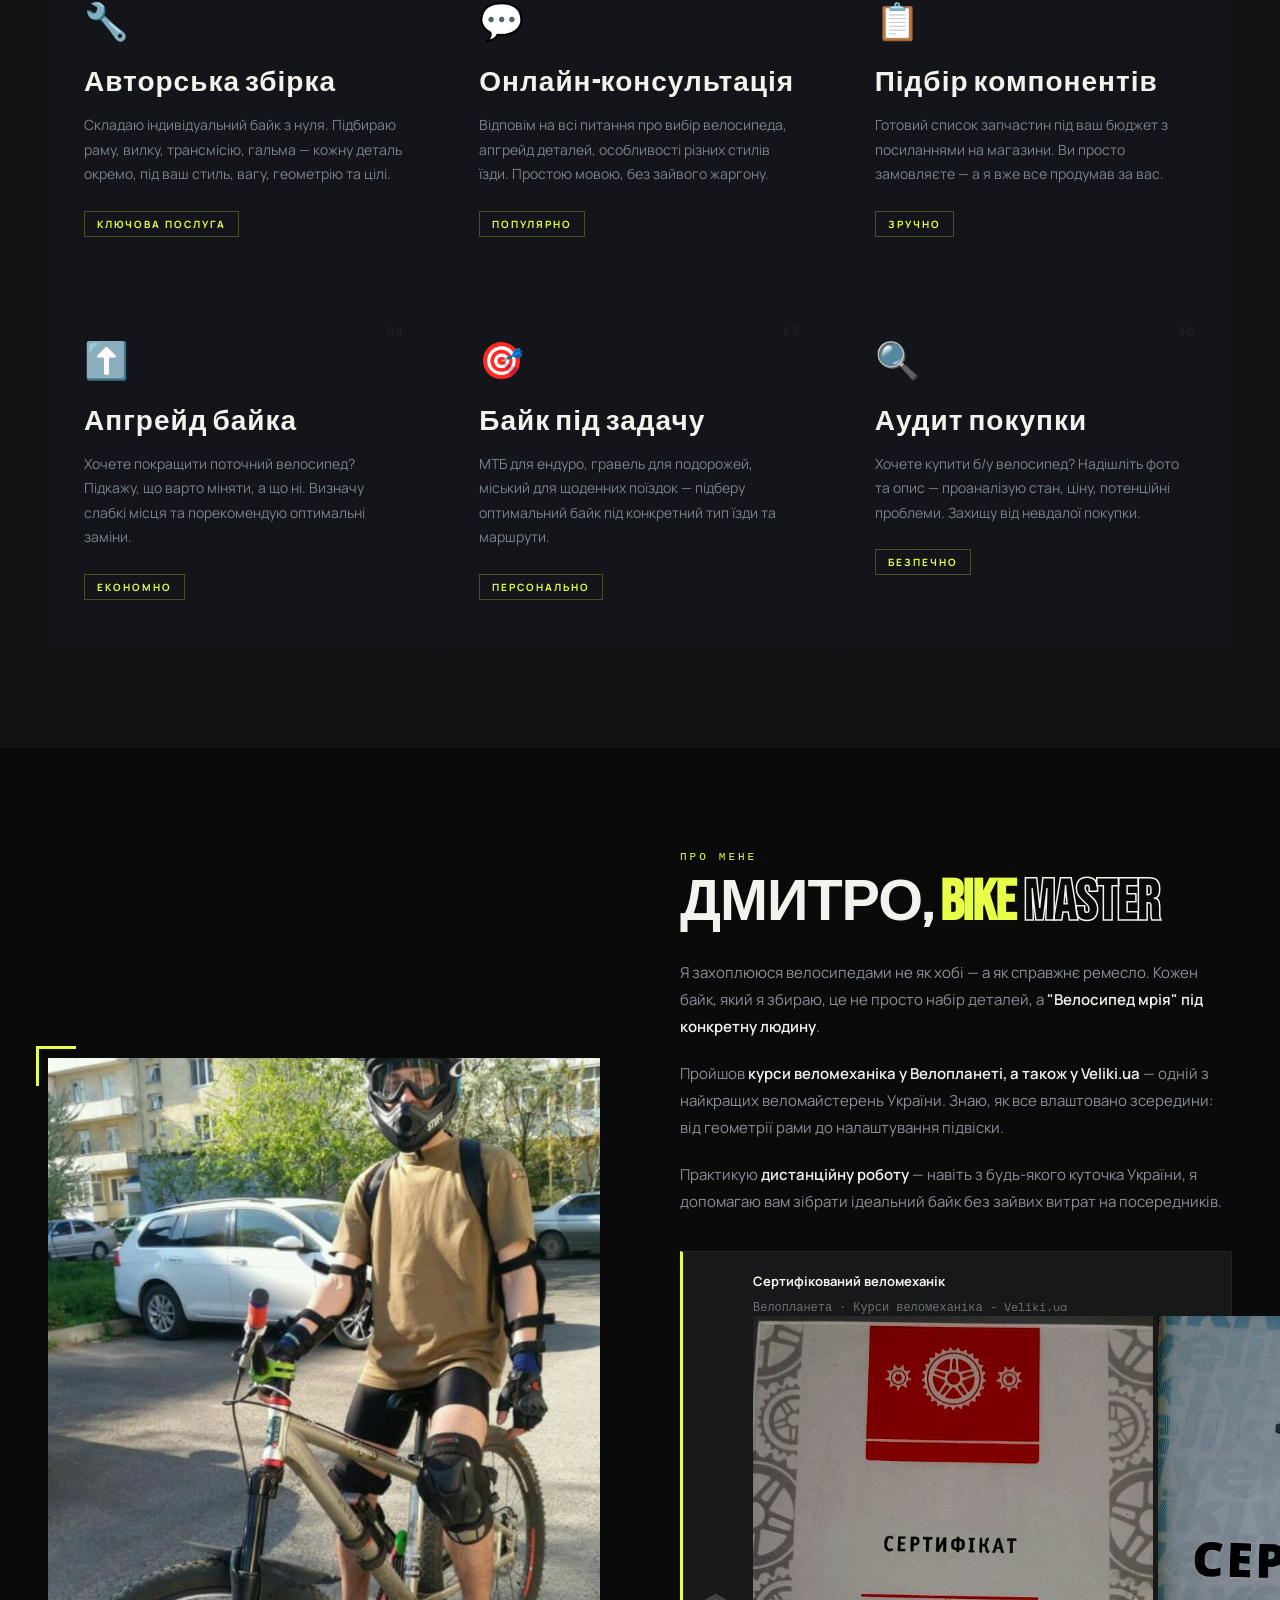
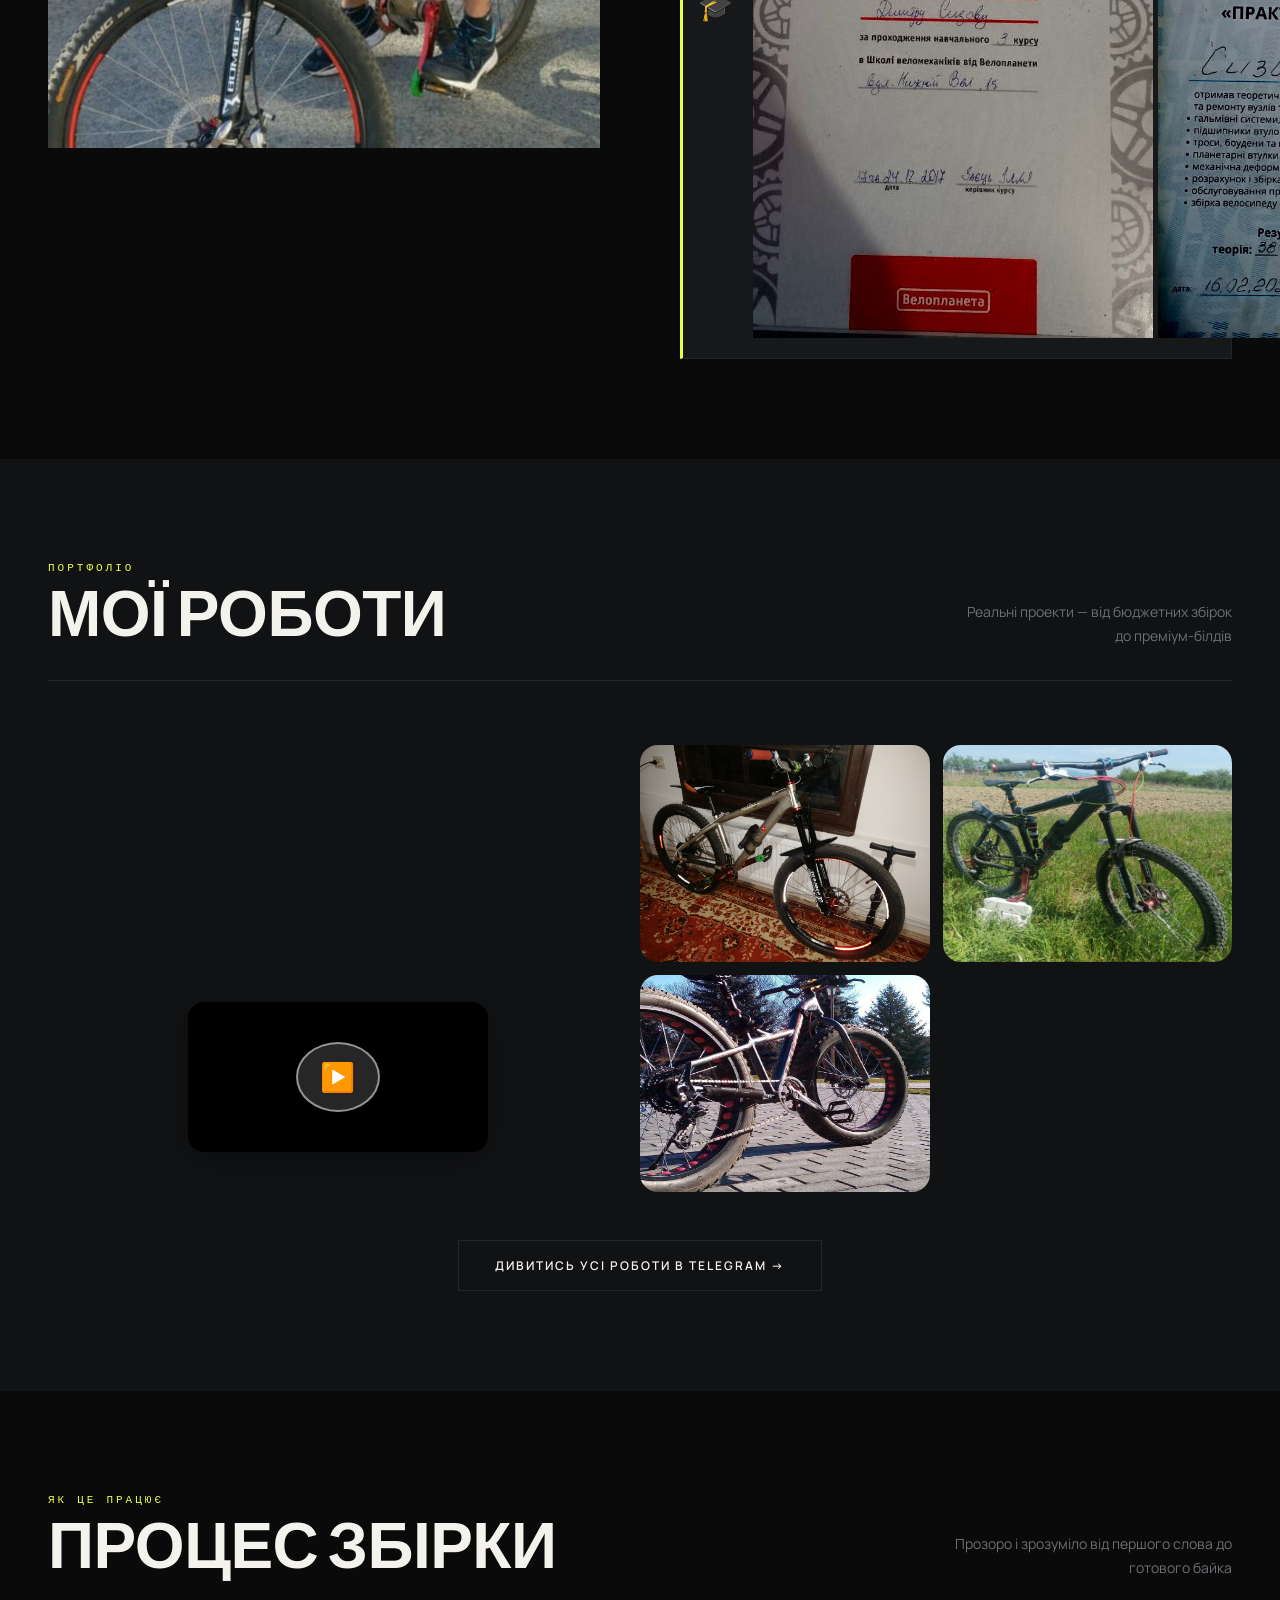
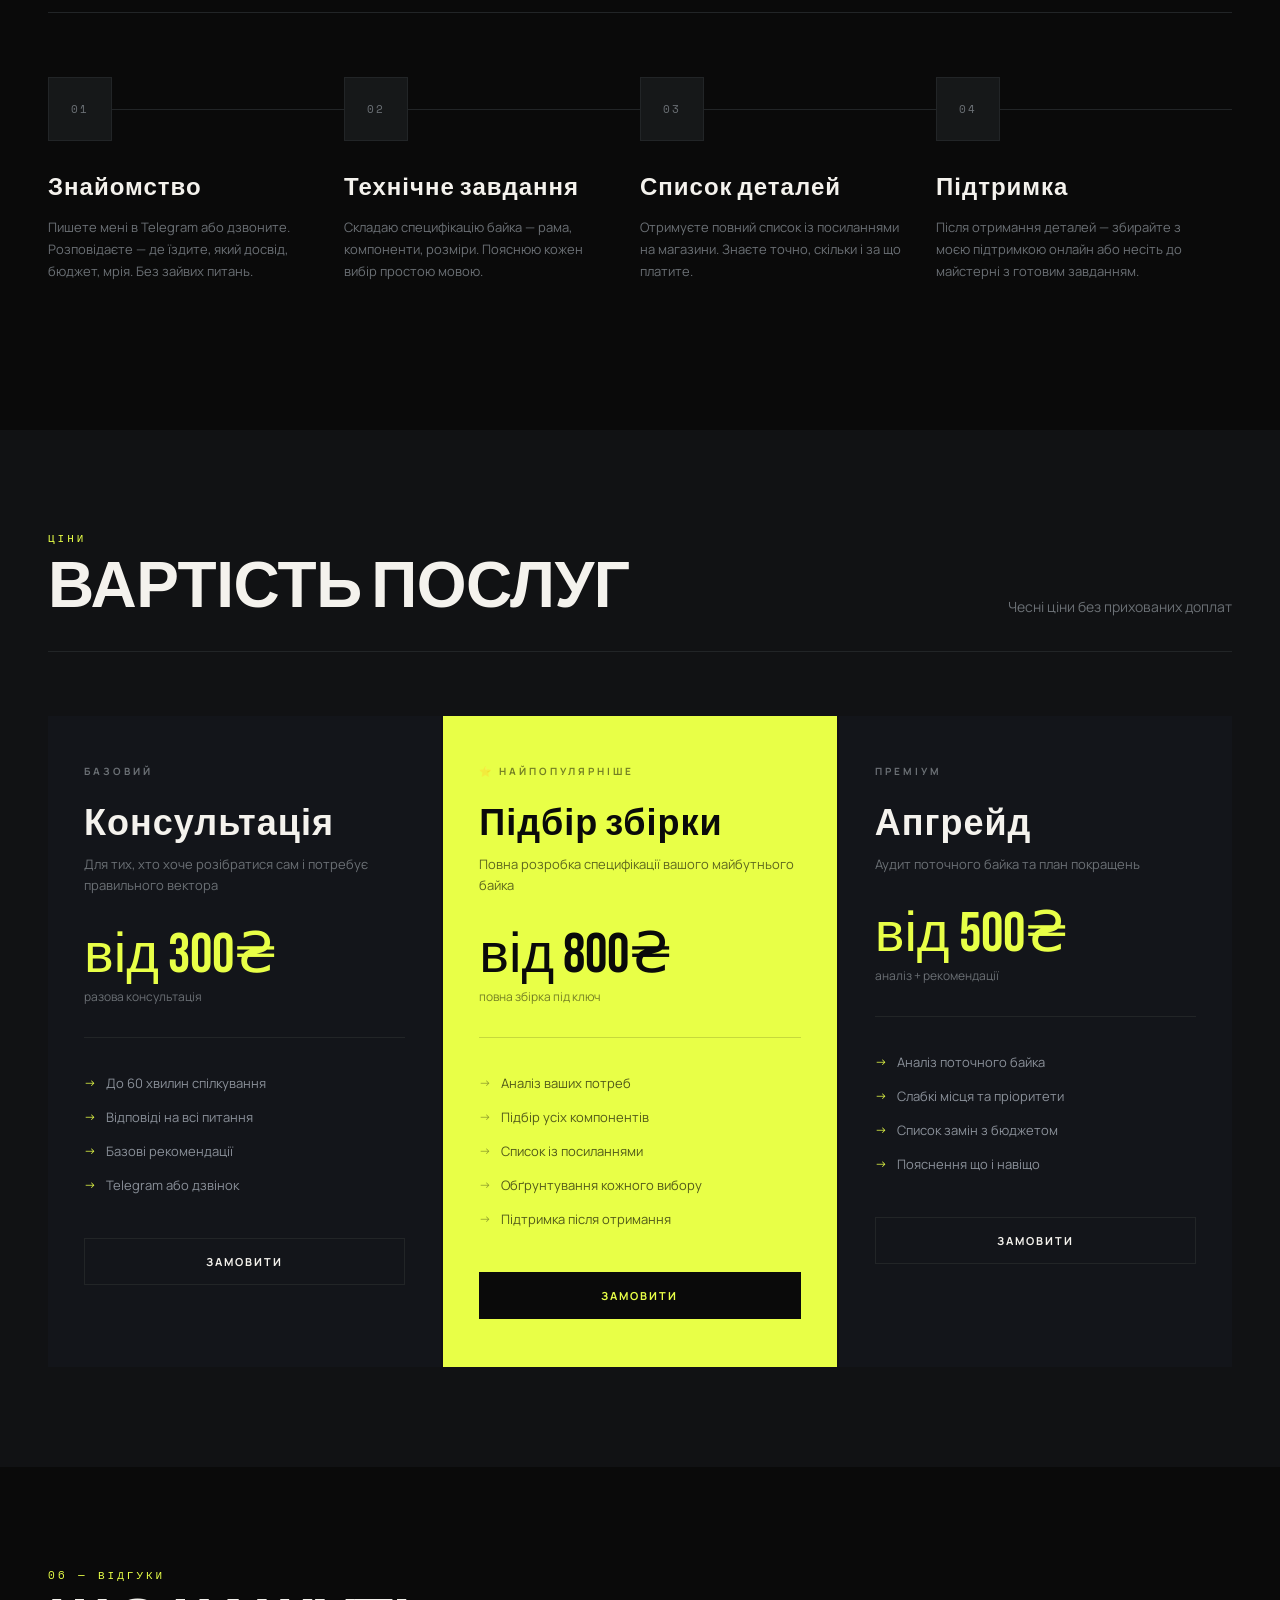
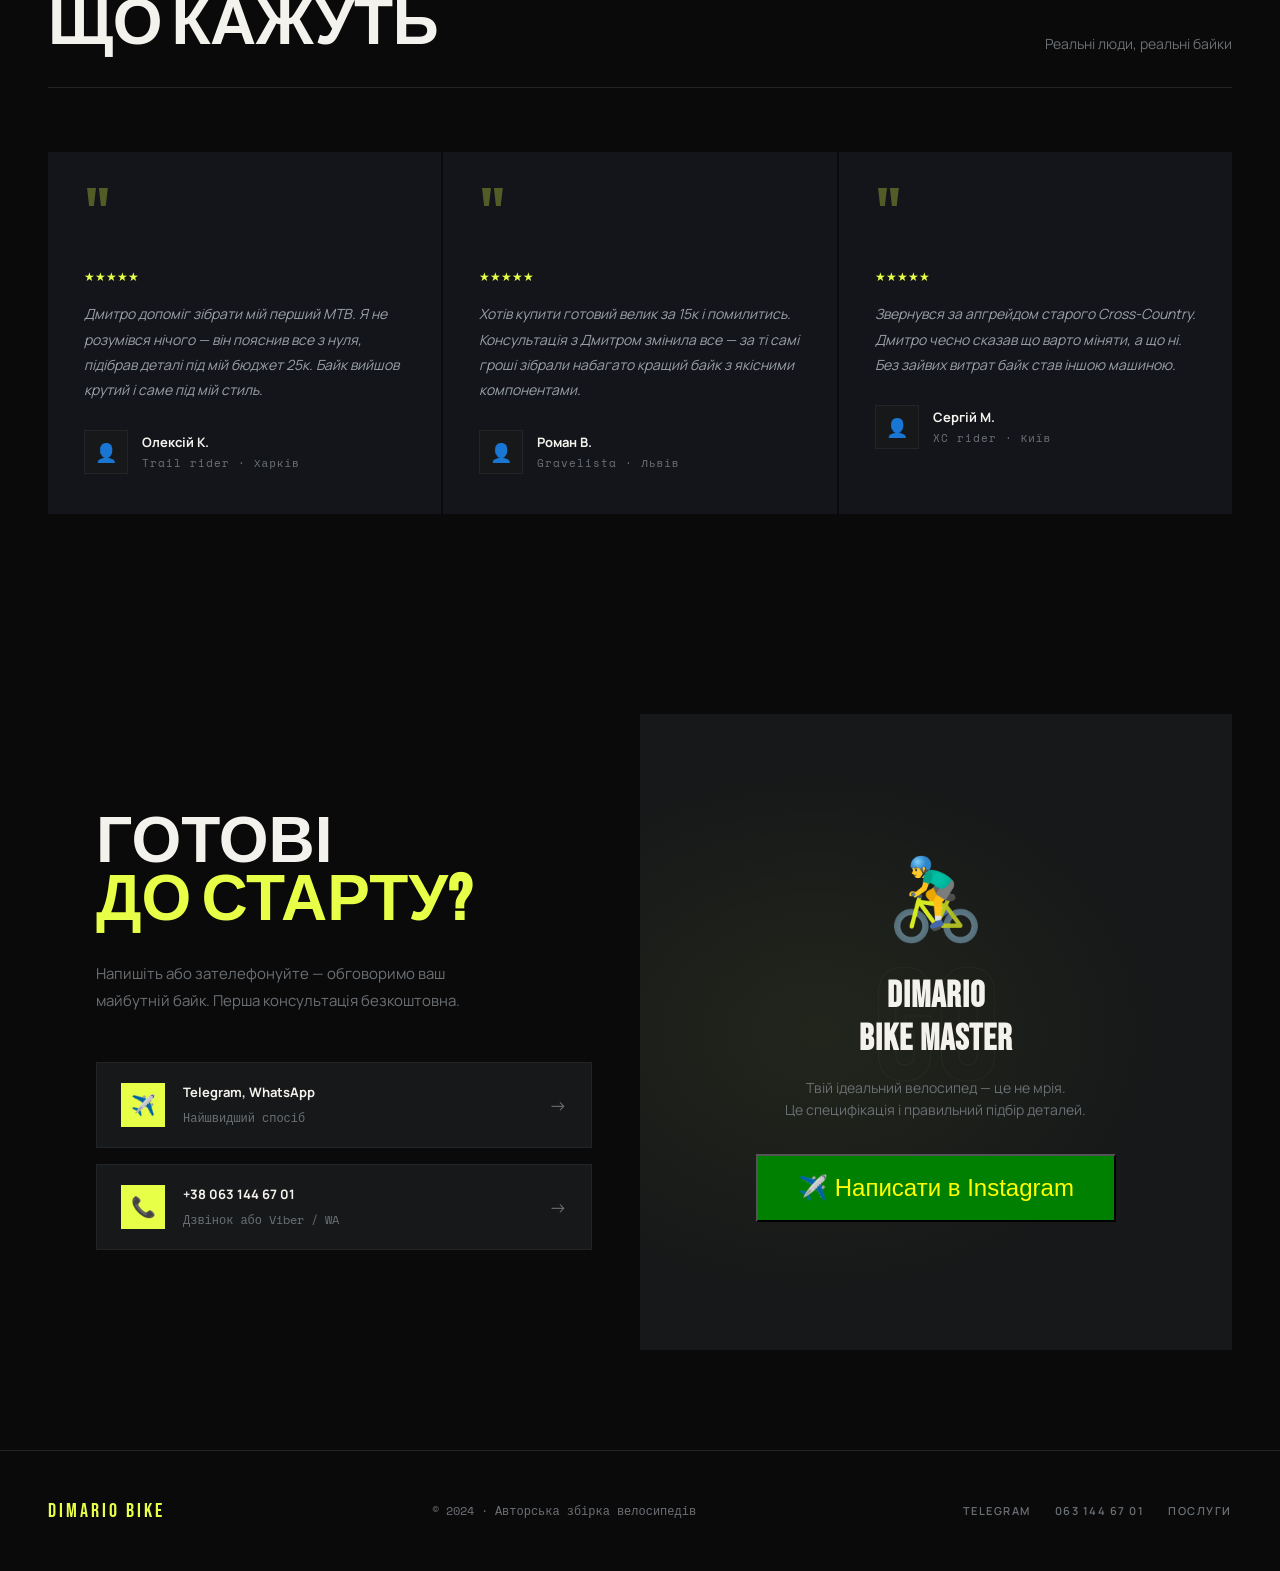
==== commit 7c163fe4: "section-pad" ====
--- a/Dimario master/index.html
+++ b/Dimario master/index.html
@@ -303,15 +303,18 @@
     
       <div class="work-card work-card--large fade-up">
 
-        <img src="images/Kona Supreame.jpg" alt="" class="work-img"/>
+        <div class="video-wrapper" id="videoBox">
+
+               <video id="myVideo" src="images/Spesialized big hit.mp4" preload="metadata"></video>
+              <button class="play-btn" id="playBtn">▶️</button>
+             
+        </div>
         
         <div class="work-overlay">
           <div class="work-info">
             <!-- Змінюйте назву і характеристики -->
-            <h4>MTB Freeride збірка</h4>
-
-            <span>SRAM x4 · Marzocci Sport Rcv Z1 · 26"</span>
-            
+             <h4>MTB donwhill</h4>
+              <span>Spesialized Big hit3 - Sramx4 -27,5'</span>
           </div>
         </div>
       </div>
@@ -334,18 +337,13 @@
       <!-- КАРТКА 3 -->
       <div class="work-card fade-up">
         <div class="work-img-placeholder">
+          <img src="images/Kona Supreame.jpg" alt="" class="work-img img-kona"/>
           <span>Extreme style</span>
         </div>
         <div class="work-overlay">
           <div class="work-info">
-            <h4>MTB donwhill</h4>
-            
-            <div class="video-wrapper" id="videoBox">
-    <!-- poster="обложка.jpg" - покажет картинку до запуска -->
-               <video id="myVideo" src="images/Spesialized big hit.mp4" preload="metadata"></video>
-              <button class="play-btn" id="playBtn">▶️</button>
-               <span>Spesialized Big hit3 - Sramx4 -27,5'</span>
-             </div>
+            <h4>MTB Freeride збірка</h4>
+            <span>SRAM x4 · Marzocci Sport Rcv Z1 · 26"</span>
           </div>
         </div>
       </div>
--- a/Dimario master/style.css
+++ b/Dimario master/style.css
@@ -265,6 +265,7 @@
 .hero-image{
   width: 900px;
   height: 1050px;
+  object-fit: contain;
 }
 
 /* Кнопки — спільний стиль */
@@ -633,7 +634,7 @@
 /* Жовтий бейдж */
 .about-badge {
   position: absolute;
-  bottom: -20px; right: -20px;
+  bottom: -20px; right: 100px;
   background: var(--color-accent);
   color: var(--color-black);
   padding: 24px;
@@ -719,7 +720,7 @@
   display: grid;
   grid-template-columns: 2fr 1fr 1fr;
   grid-template-rows: auto auto;
-  gap: 3px;
+  gap: 13px;
 }
 
 .work-card {
@@ -728,6 +729,7 @@
   aspect-ratio: 4 / 3;
   display: flex;
   align-items: flex-end;
+  border-radius: 18px;
 }
 
 /* Велика перша картка — займає 2 рядки */
@@ -770,15 +772,19 @@
 .work-img {
   position: absolute;
   inset: 0;
-  width: auto;
+  width: 100%;
   height: 100%;
-  object-fit: cover;
+  object-fit: fill;
   transition: transform 0.6s ease;
 }
 
 .img-fat{
   width: 150%;
 }
+.img-kona{
+
+}
+
 .work-card:hover .work-img {
   transform: scale(1.05);
 }
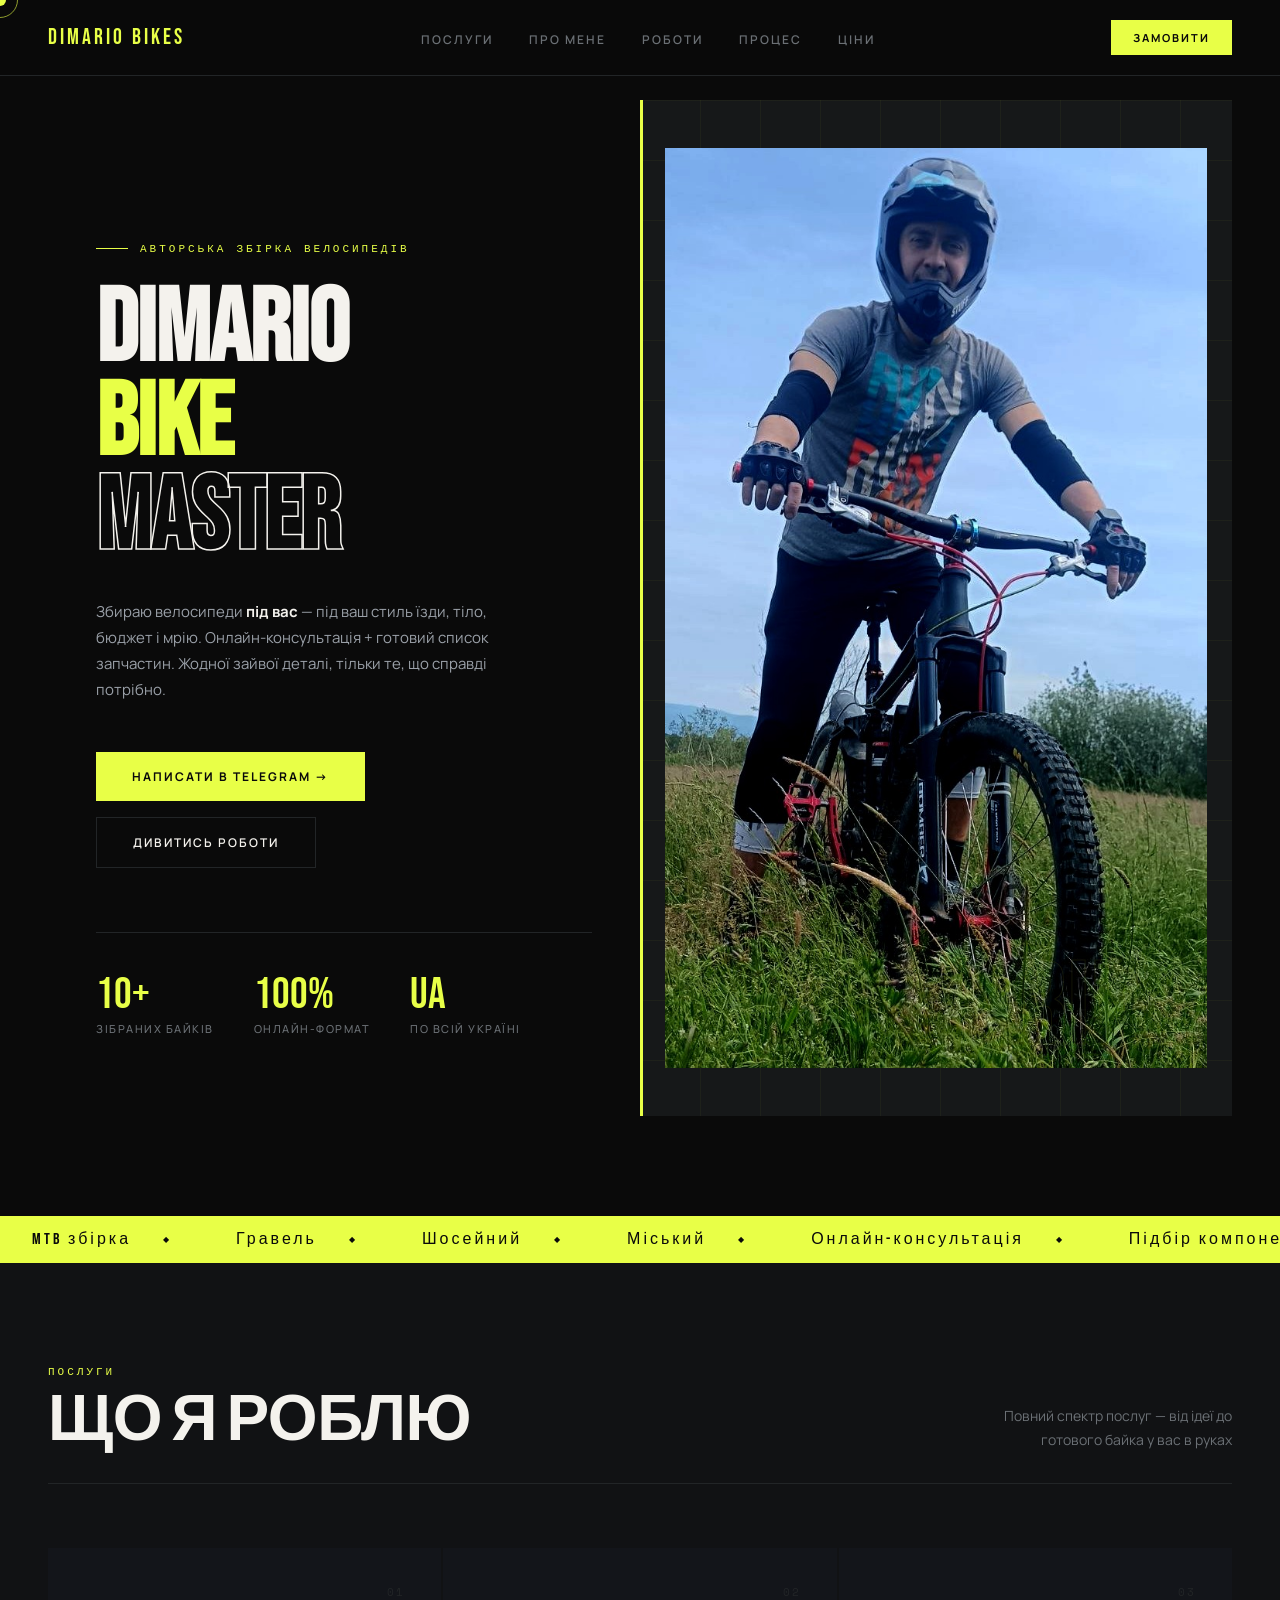
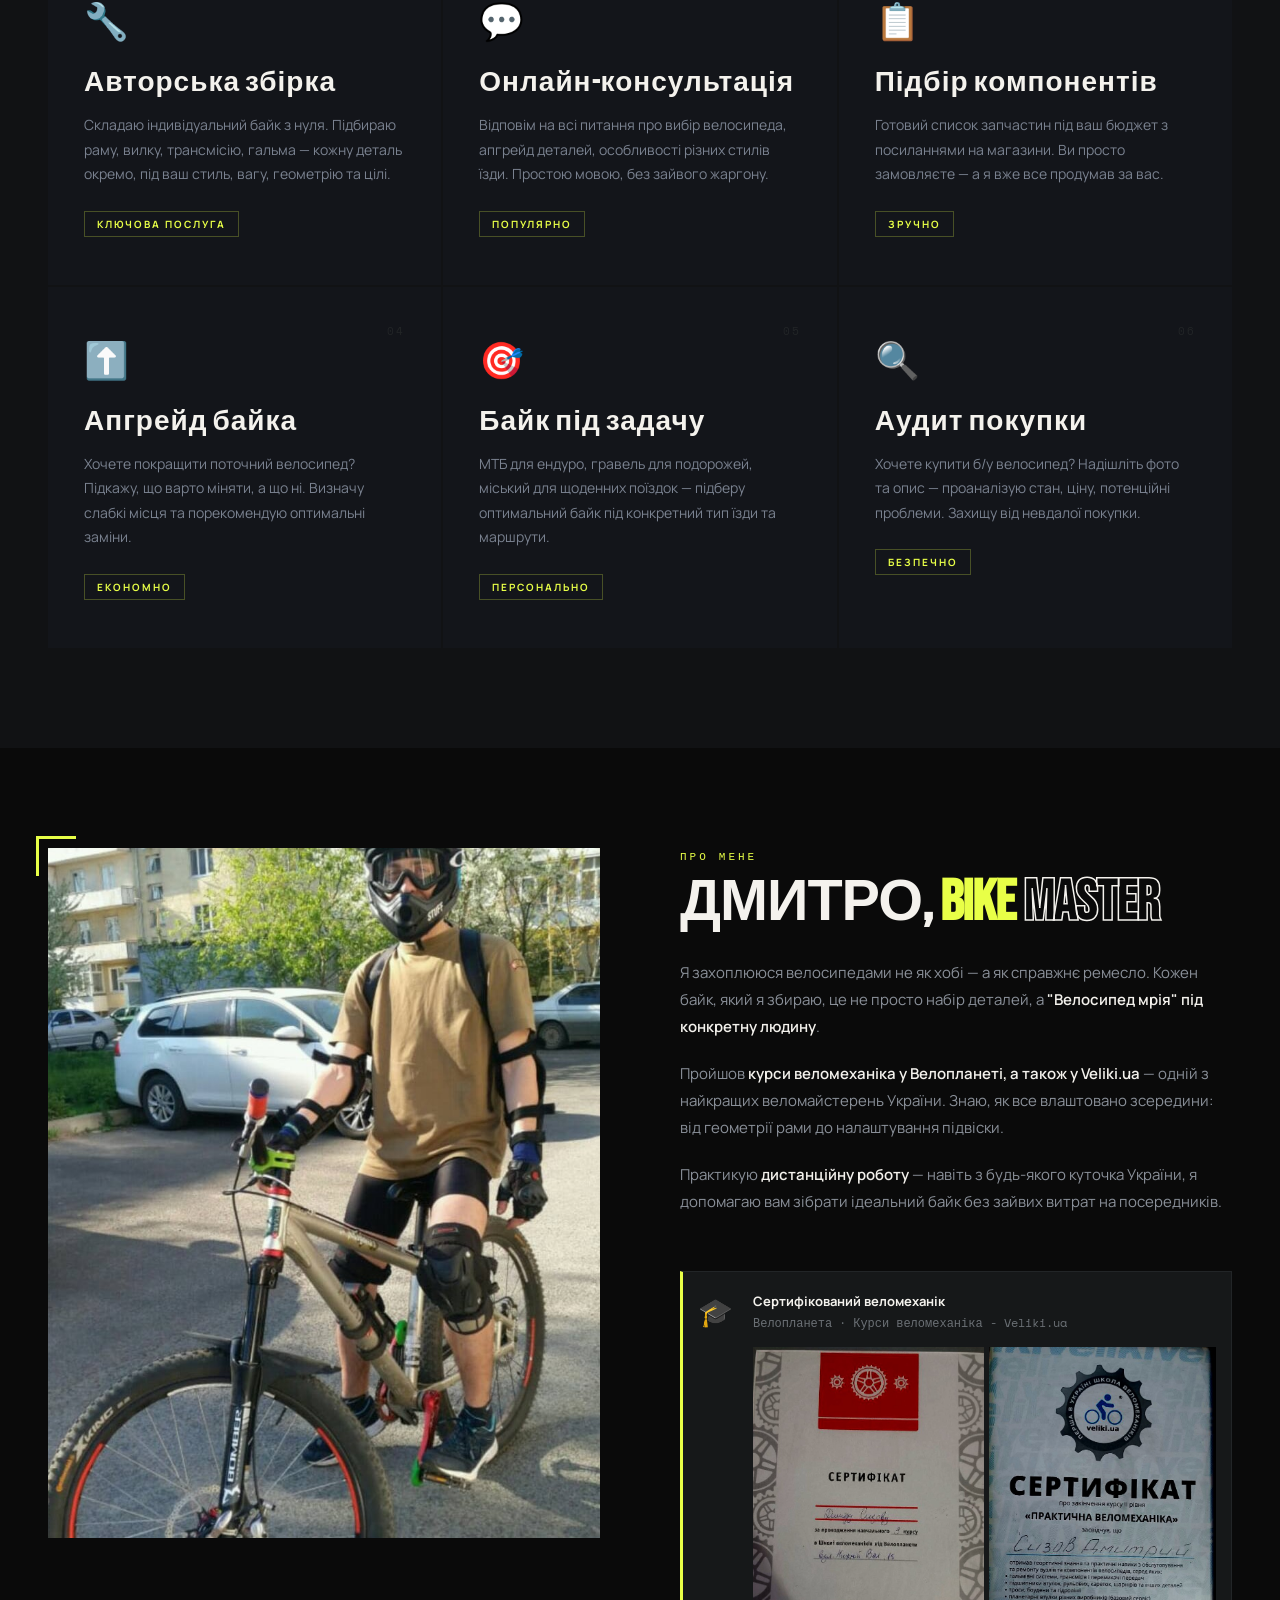
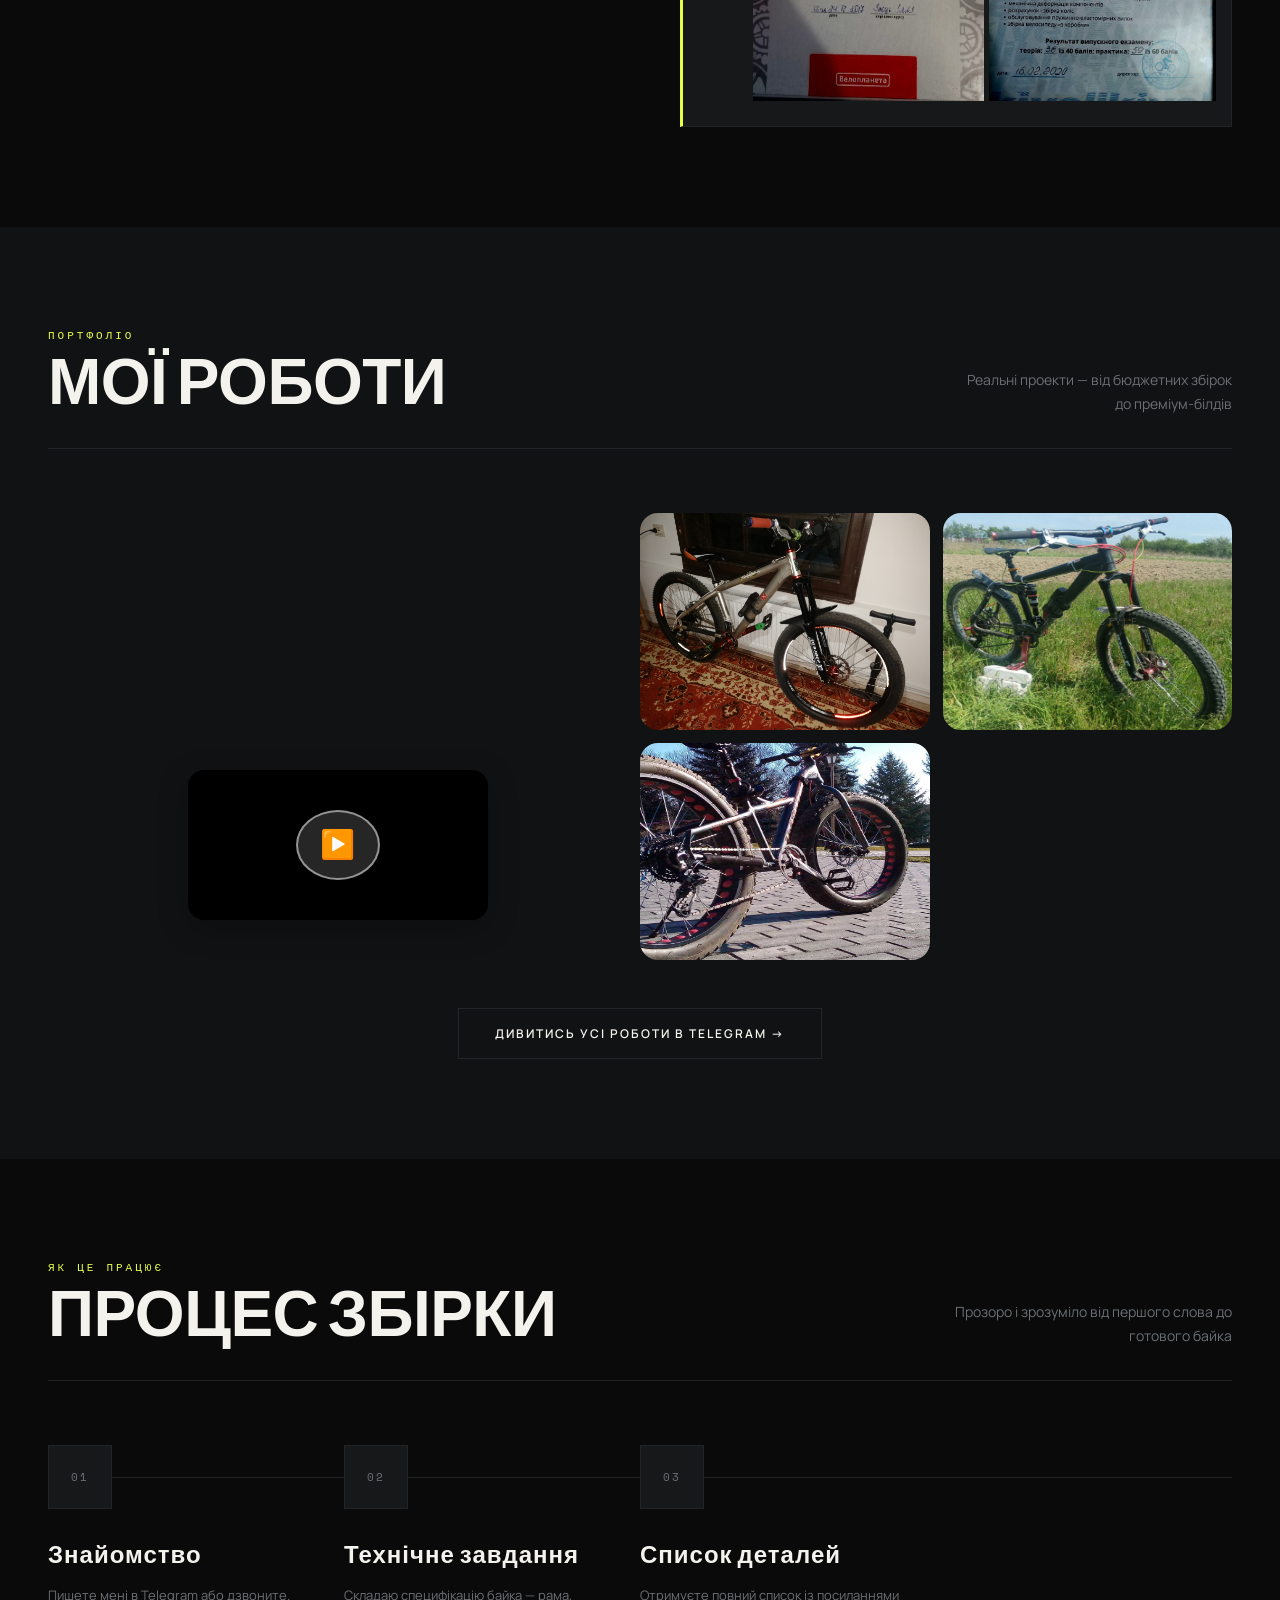
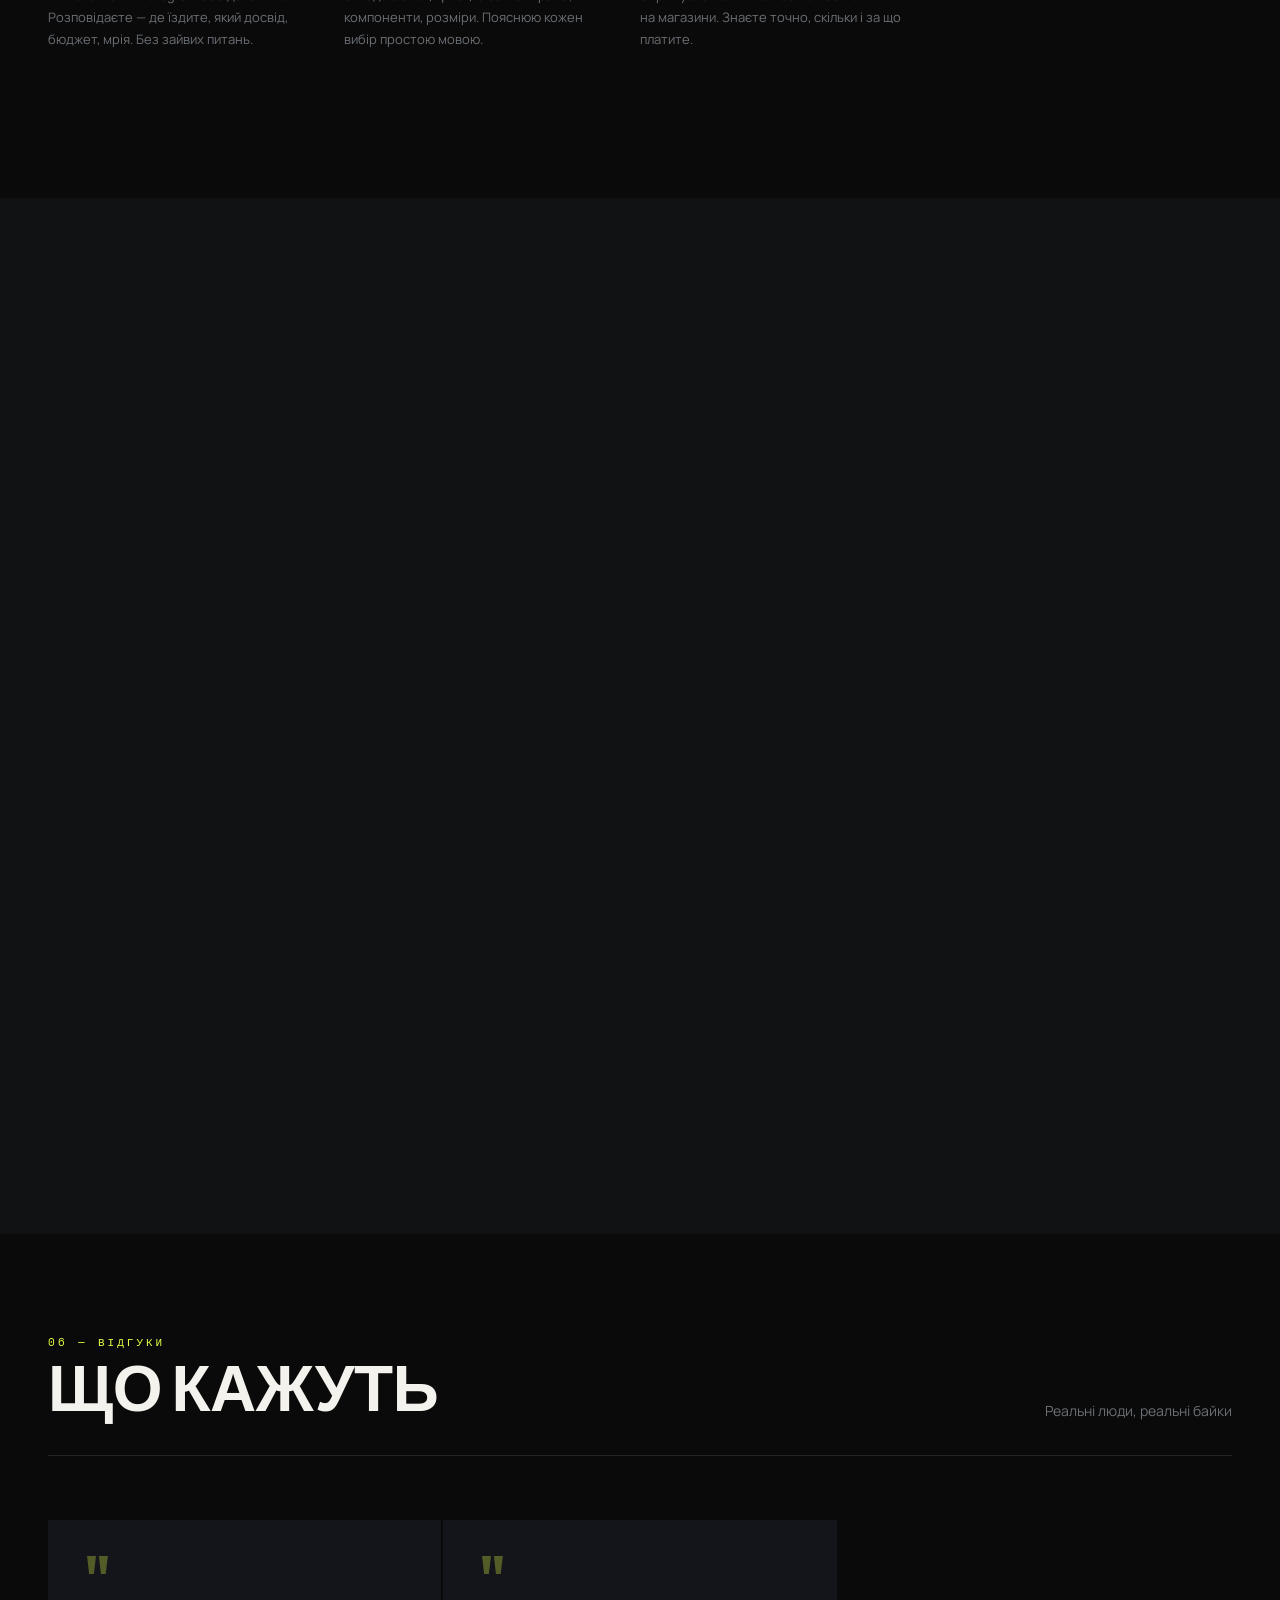
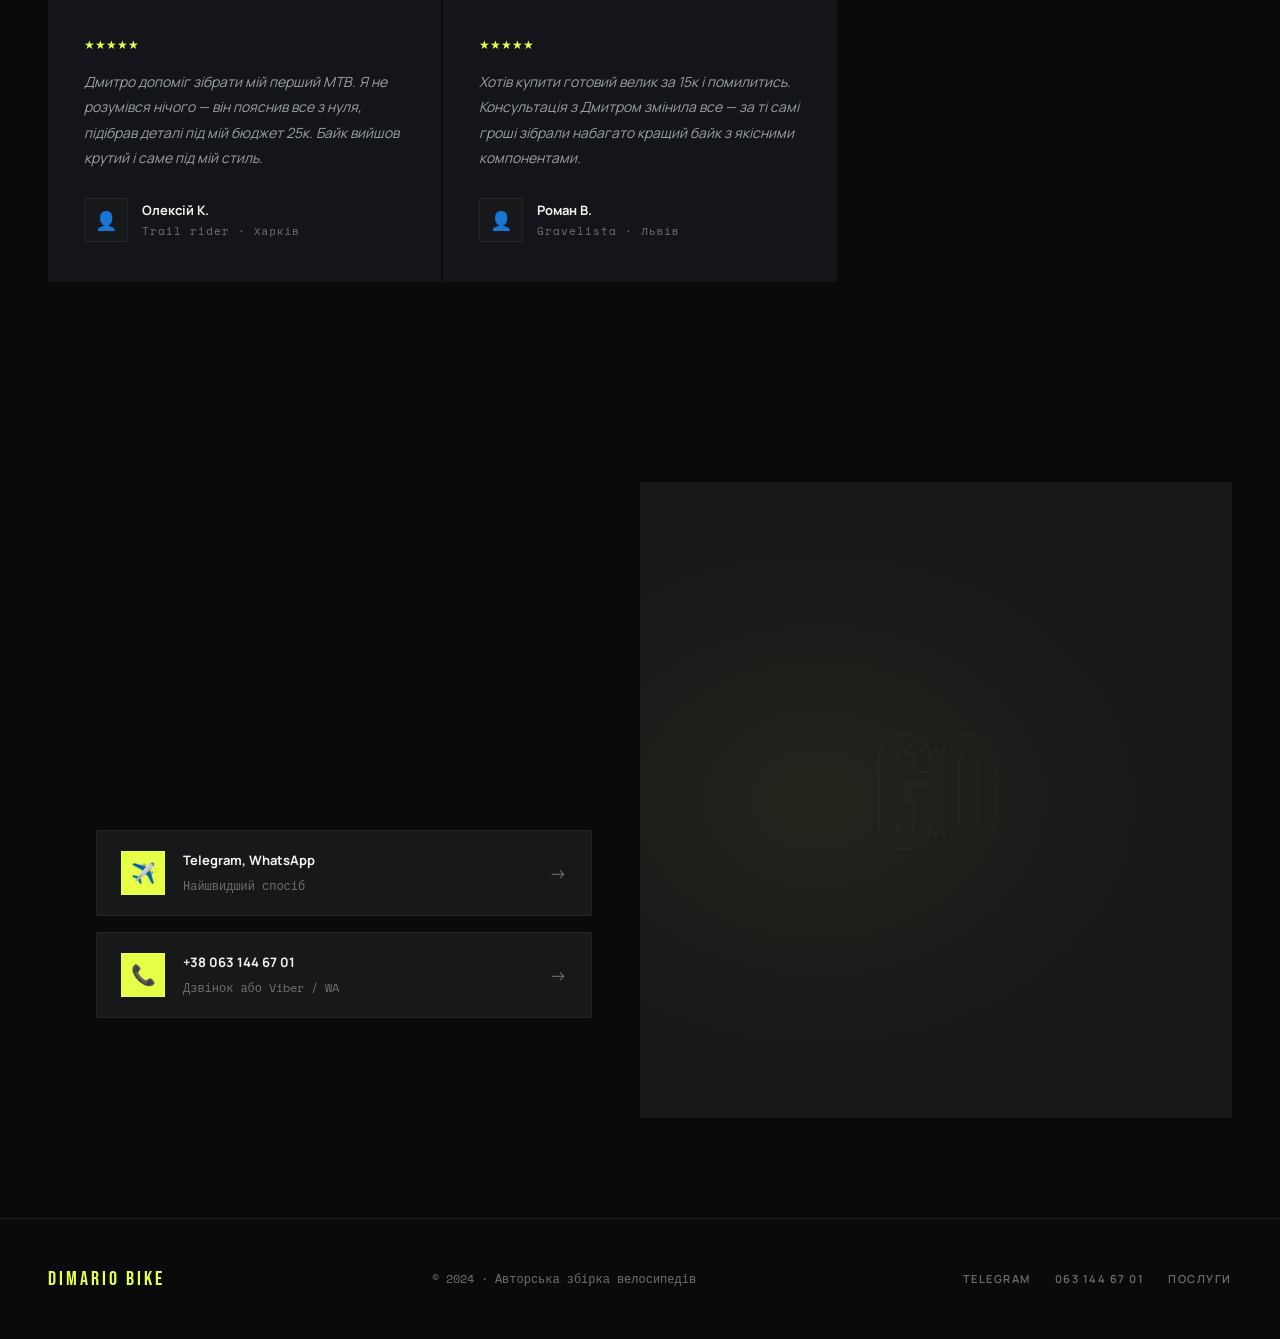
==== commit 23641fca: "добавили  класс, изменили сетку картинок" ====
--- a/Dimario master/index.html
+++ b/Dimario master/index.html
@@ -236,11 +236,6 @@
       <div class="about-corner"></div>
         <img src="images/me dirt .jpg" alt="me dirt.jpg" class="about-photo" />
       </div>
-
-      <div class="about-badge">
-        <strong>PRO</strong>
-        МЕХАНІК
-      </div>
     </div>
 
     <div class="about-content fade-up">
@@ -277,8 +272,12 @@
           <strong>Сертифікований веломеханік</strong>
           <span>Велопланета · Курси веломеханіка - Veliki.ua</span>
           <div class="cert-img">
-          <img src="images/BikePlanet.jpg" alt="BikePlanet">
-          <img class="cert-img__veliki" src="images/Veliki.ua.jpg" alt="Veliki">
+            <div class="cert-img__wrapper">
+              <img src="images/BikePlanet.jpg" alt="BikePlanet">
+            </div>
+            <div class="cert-img__wrapper">
+              <img class="cert-img__veliki" src="images/Veliki.ua.jpg" alt="Veliki">
+            </div>
           </div>
         </div>
       </div>
--- a/Dimario master/style.css
+++ b/Dimario master/style.css
@@ -263,8 +263,9 @@
 }
 
 .hero-image{
-  width: 900px;
-  height: 1050px;
+  width: 100%;
+  max-width: 900px;
+  height: 920px;
   object-fit: contain;
 }
 
@@ -360,11 +361,13 @@
 
 /* Placeholder для фото в hero — замініть на <img> */
 .hero-photo-placeholder {
-  position: absolute;
-  inset: 0;
+  position: relative;
+  inset: unset;
   display: flex;
   align-items: center;
   justify-content: center;
+  width: 100%;
+  height: 100%;
 }
 
 .hero-photo-placeholder .photo-icon {
@@ -573,7 +576,6 @@
   display: grid;
   grid-template-columns: 1fr 1fr;
   gap: 80px;
-  align-items: center;
   padding: 100px 48px;
   background: var(--color-black);
 }
@@ -652,6 +654,11 @@
   line-height: 1;
 }
 
+.about-content{
+  display: flex;
+  flex-direction: column;
+}
+
 /* Права частина — текст */
 .about-content h2 {
   font-family: var(--font-display);
@@ -680,12 +687,19 @@
   border-left: 3px solid var(--color-accent);
   background: var(--color-panel);
   display: flex;
-  align-items: center;
+  align-items: stretch;
   gap: 20px;
+  flex-grow: 1;
 }
 
 .cert-icon {
   font-size: 28px;
+}
+
+.cert-text{
+  display: flex;
+  flex-direction: column;
+  flex-grow: 1;
 }
 
 .cert-text strong {
@@ -703,12 +717,22 @@
 .cert-img{
   display: flex;
   gap: 5px;
-  width: 400px;
+  margin-top: 12px;
+  flex-grow: 1;
+}
+.cert-img img {
+  width: 100%;
+  height: 100%;
+  max-height: 100%;
+  object-fit: contain;
+  flex: 1;
 }
 .cert-img__veliki{
  padding: auto, 20px 0;
 }
-
+.cert-img__wrapper{
+  flex-grow: 1;
+}
 /* ================================================================
    10. РОБОТИ / ПОРТФОЛІО
    ================================================================ */
@@ -1439,6 +1463,7 @@
   .testimonials-grid {
     grid-template-columns: 1fr 1fr;
   }
+ 
 }
 
 @media (max-width: 900px) {
@@ -1458,7 +1483,7 @@
   /* Hero */
   .hero { grid-template-columns: 1fr; min-height: auto; }
   .hero-left { padding: 120px 24px 60px; }
-  .hero-right { height: 280px; }
+  .hero-right { height: auto; min-height: 280px; }
   .hero-title { font-size: 64px; }
   .hero-stats { gap: 24px; }
 
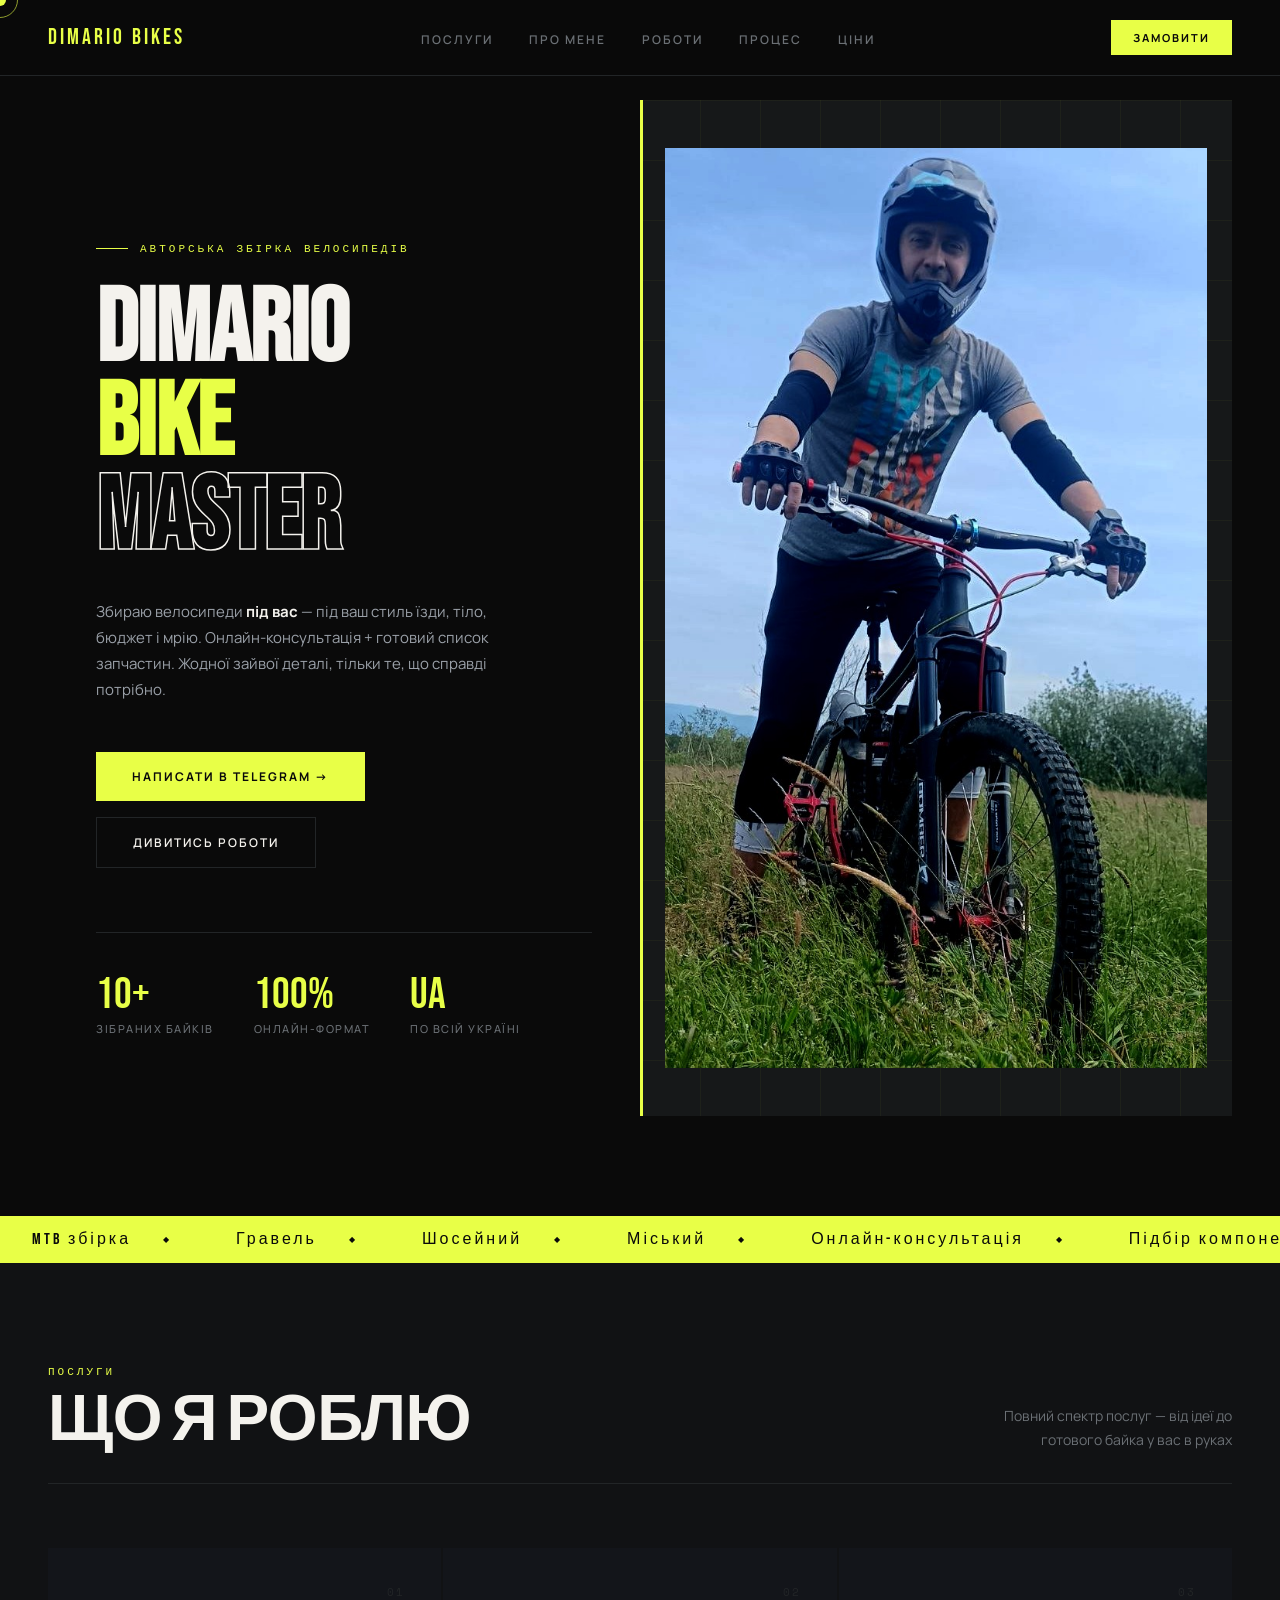
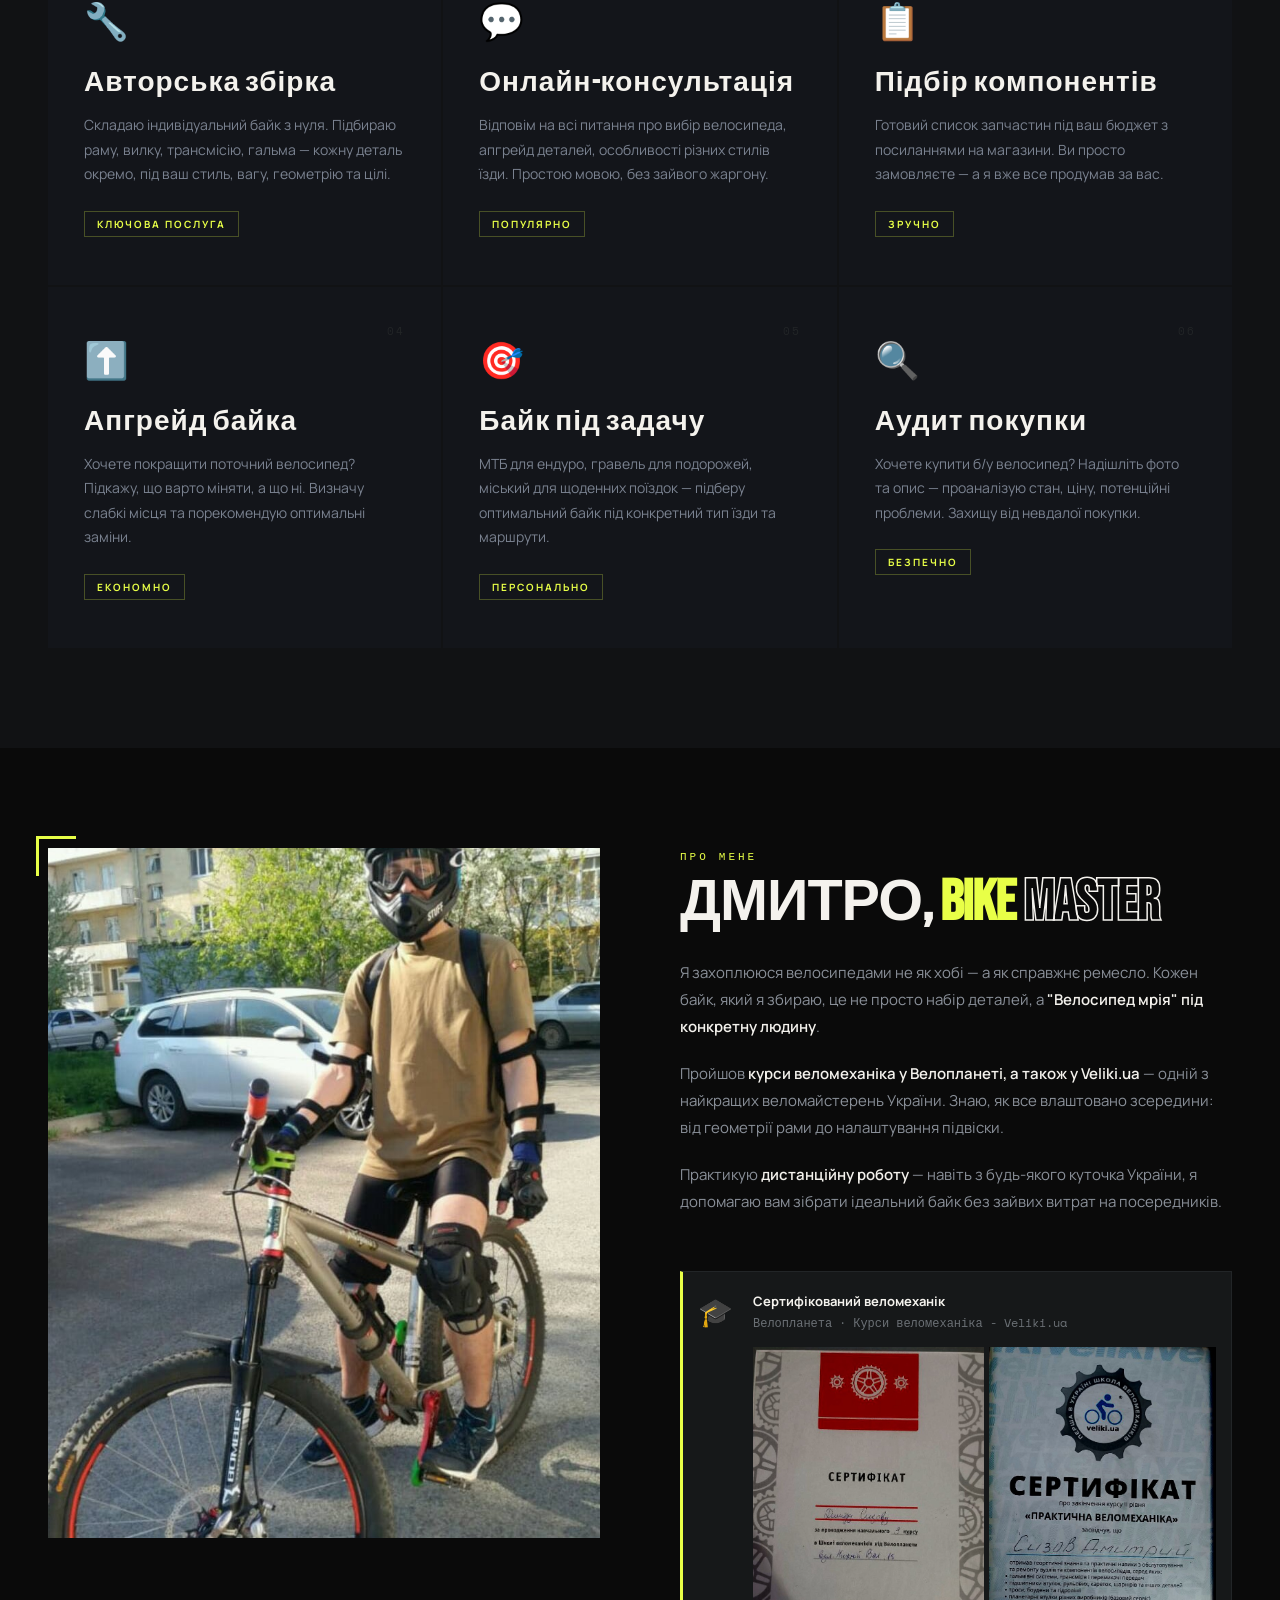
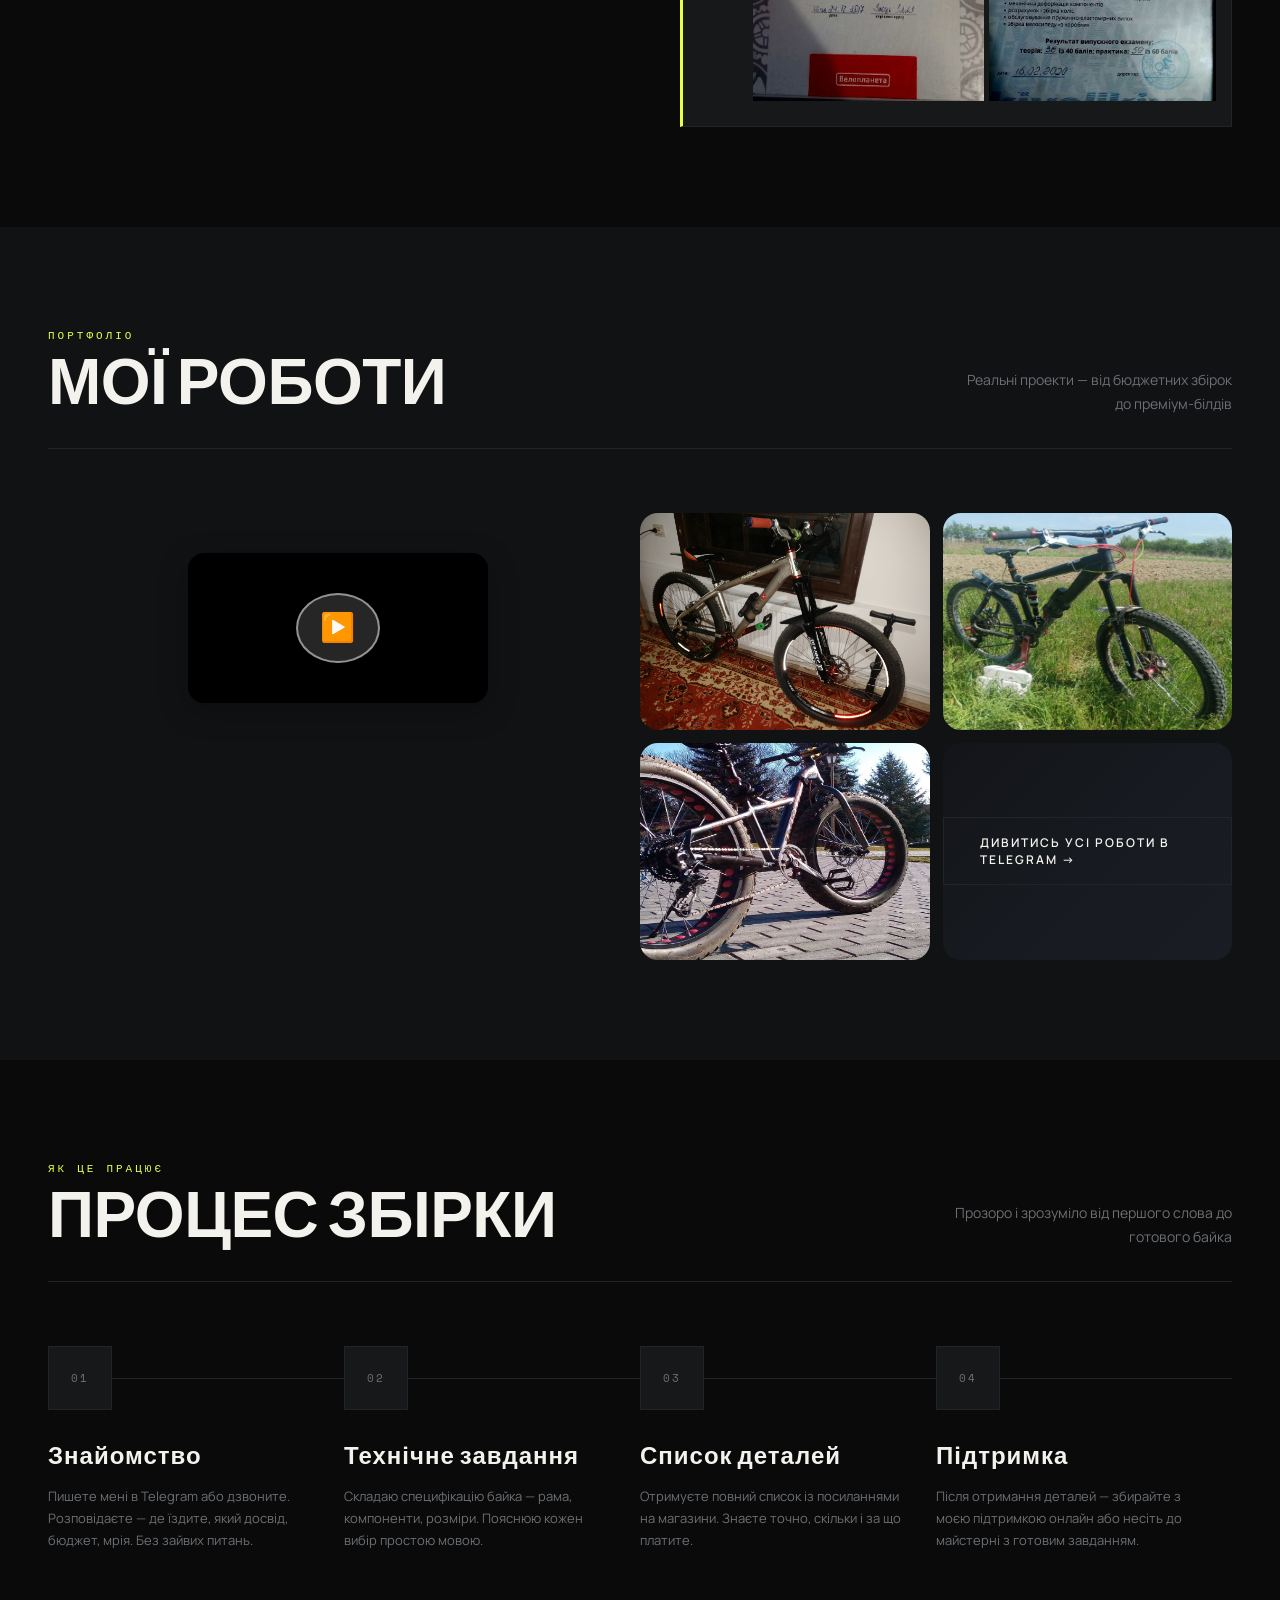
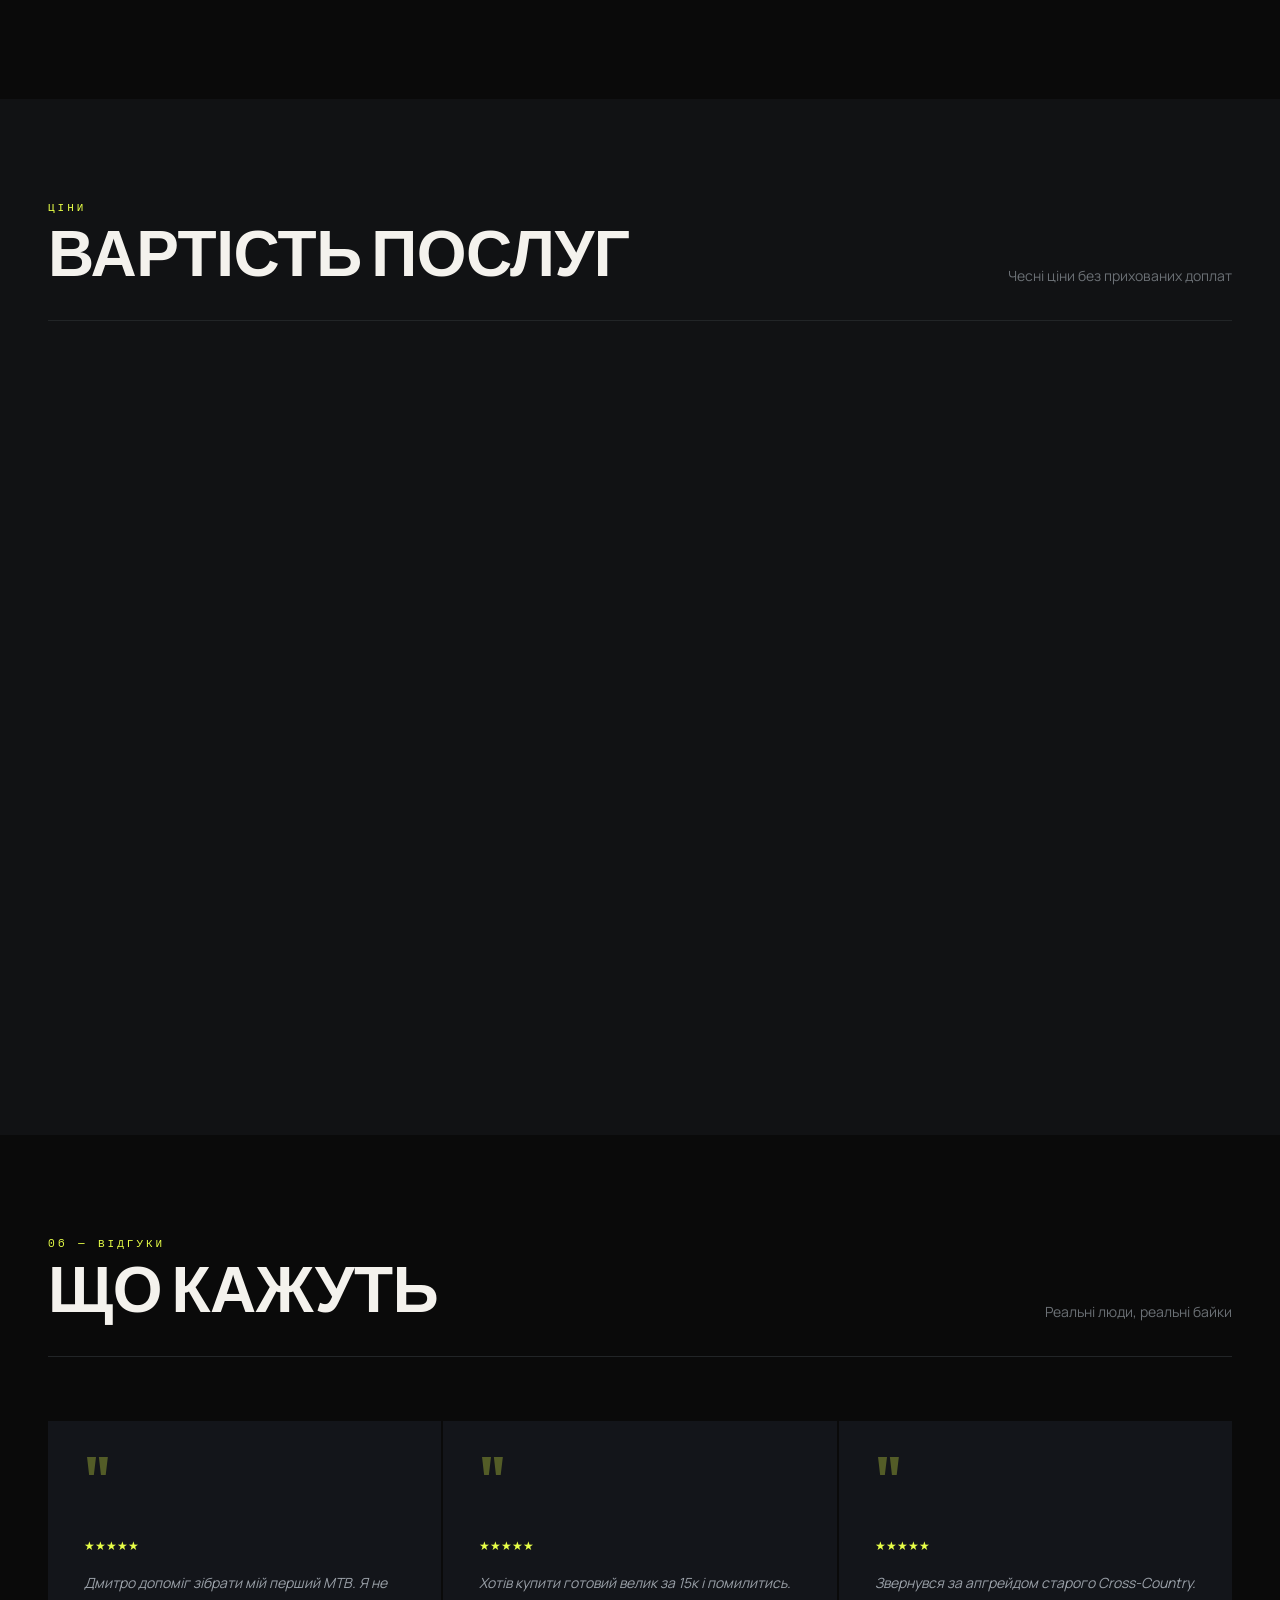
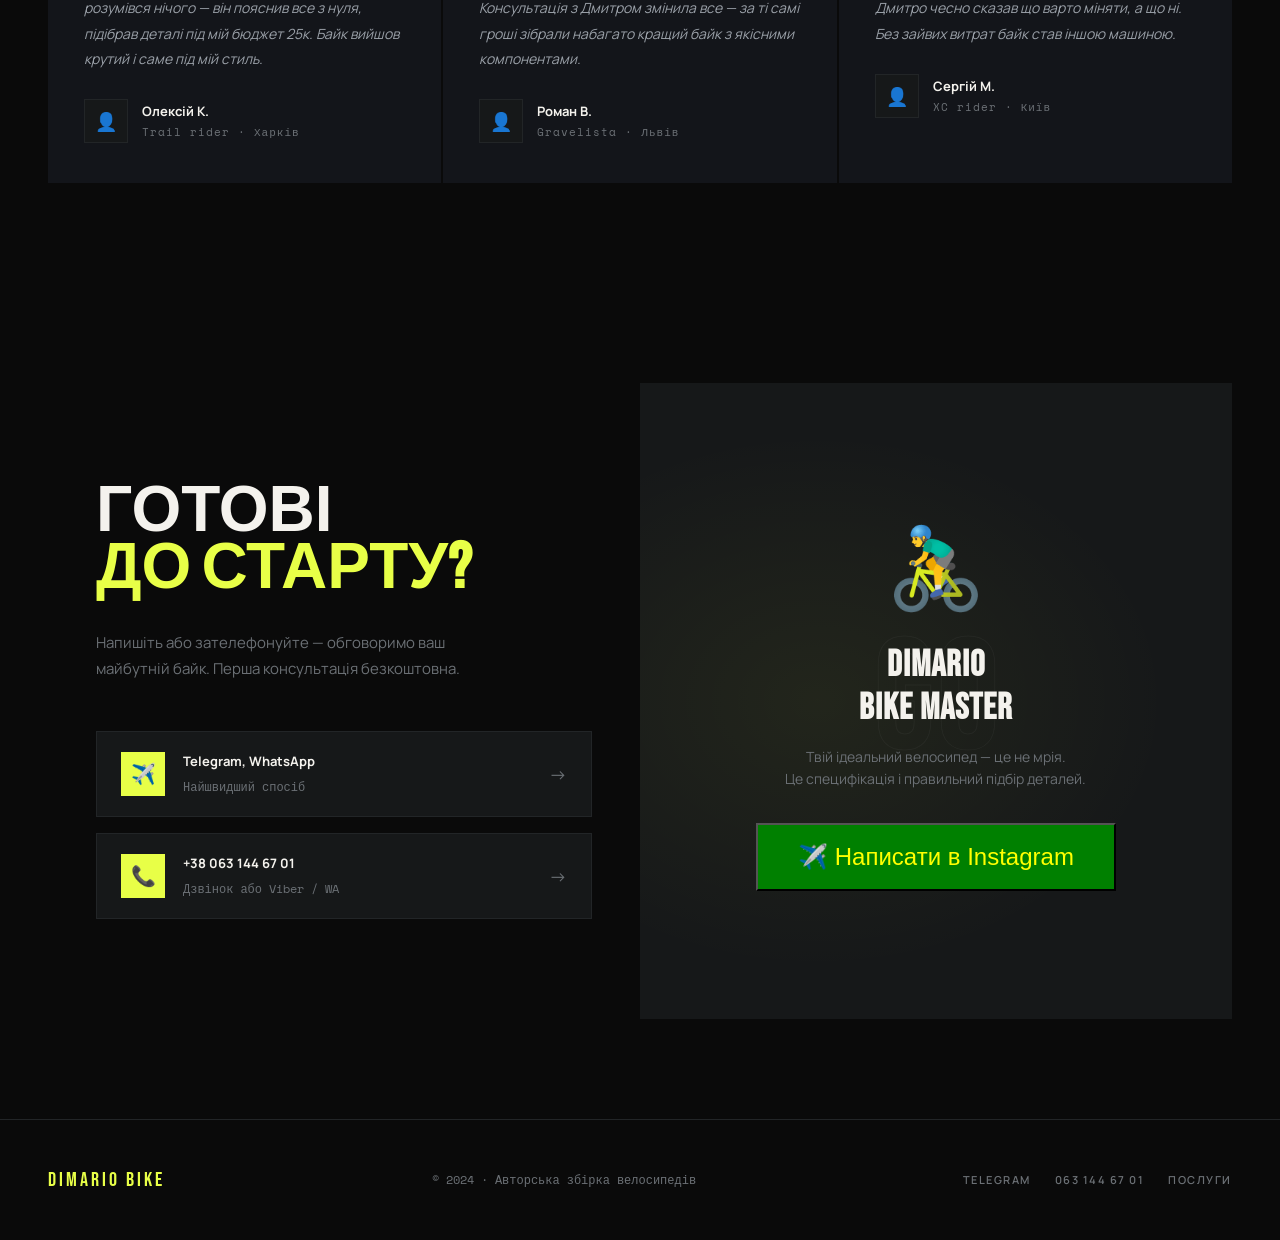
==== commit 2f4cc79b: "починили кнопку play, и отцентровали видео" ====
--- a/Dimario master/index.html
+++ b/Dimario master/index.html
@@ -350,7 +350,7 @@
       <!-- КАРТКА 4 -->
      
 
-    <div class="work-card fade-up">
+      <div class="work-card fade-up">
         <div class="work-img-placeholder">
           <img src="images/Fatbike.jpg" alt="Fatbike" class="work-img img-fat"/>
           <span>Mtb Hardtail</span>
@@ -363,13 +363,17 @@
           </div>
         </div>
       </div>
-    </div>
-
-    <div class="works-cta">
-      <a href="https://t.me/+YOs8HjJgr9hkMWZi" class="btn-secondary" target="_blank">
+      <div class="work-card fade-up">
+        <div class="work-img-placeholder">
+          <a href="https://t.me/+YOs8HjJgr9hkMWZi" class="btn-secondary" target="_blank">
         Дивитись усі роботи в Telegram →
       </a>
-    </div>
+        </div>
+      </div>
+    </div>
+
+    
+    
   </section>
 
 
--- a/Dimario master/style.css
+++ b/Dimario master/style.css
@@ -752,7 +752,7 @@
   overflow: hidden;
   aspect-ratio: 4 / 3;
   display: flex;
-  align-items: flex-end;
+  align-items: flex-start;
   border-radius: 18px;
 }
 
@@ -870,6 +870,7 @@
   align-items: flex-end;
   padding: 28px;
   z-index: 2;
+  pointer-events: none;
 }
 
 .work-card:hover .work-overlay {
